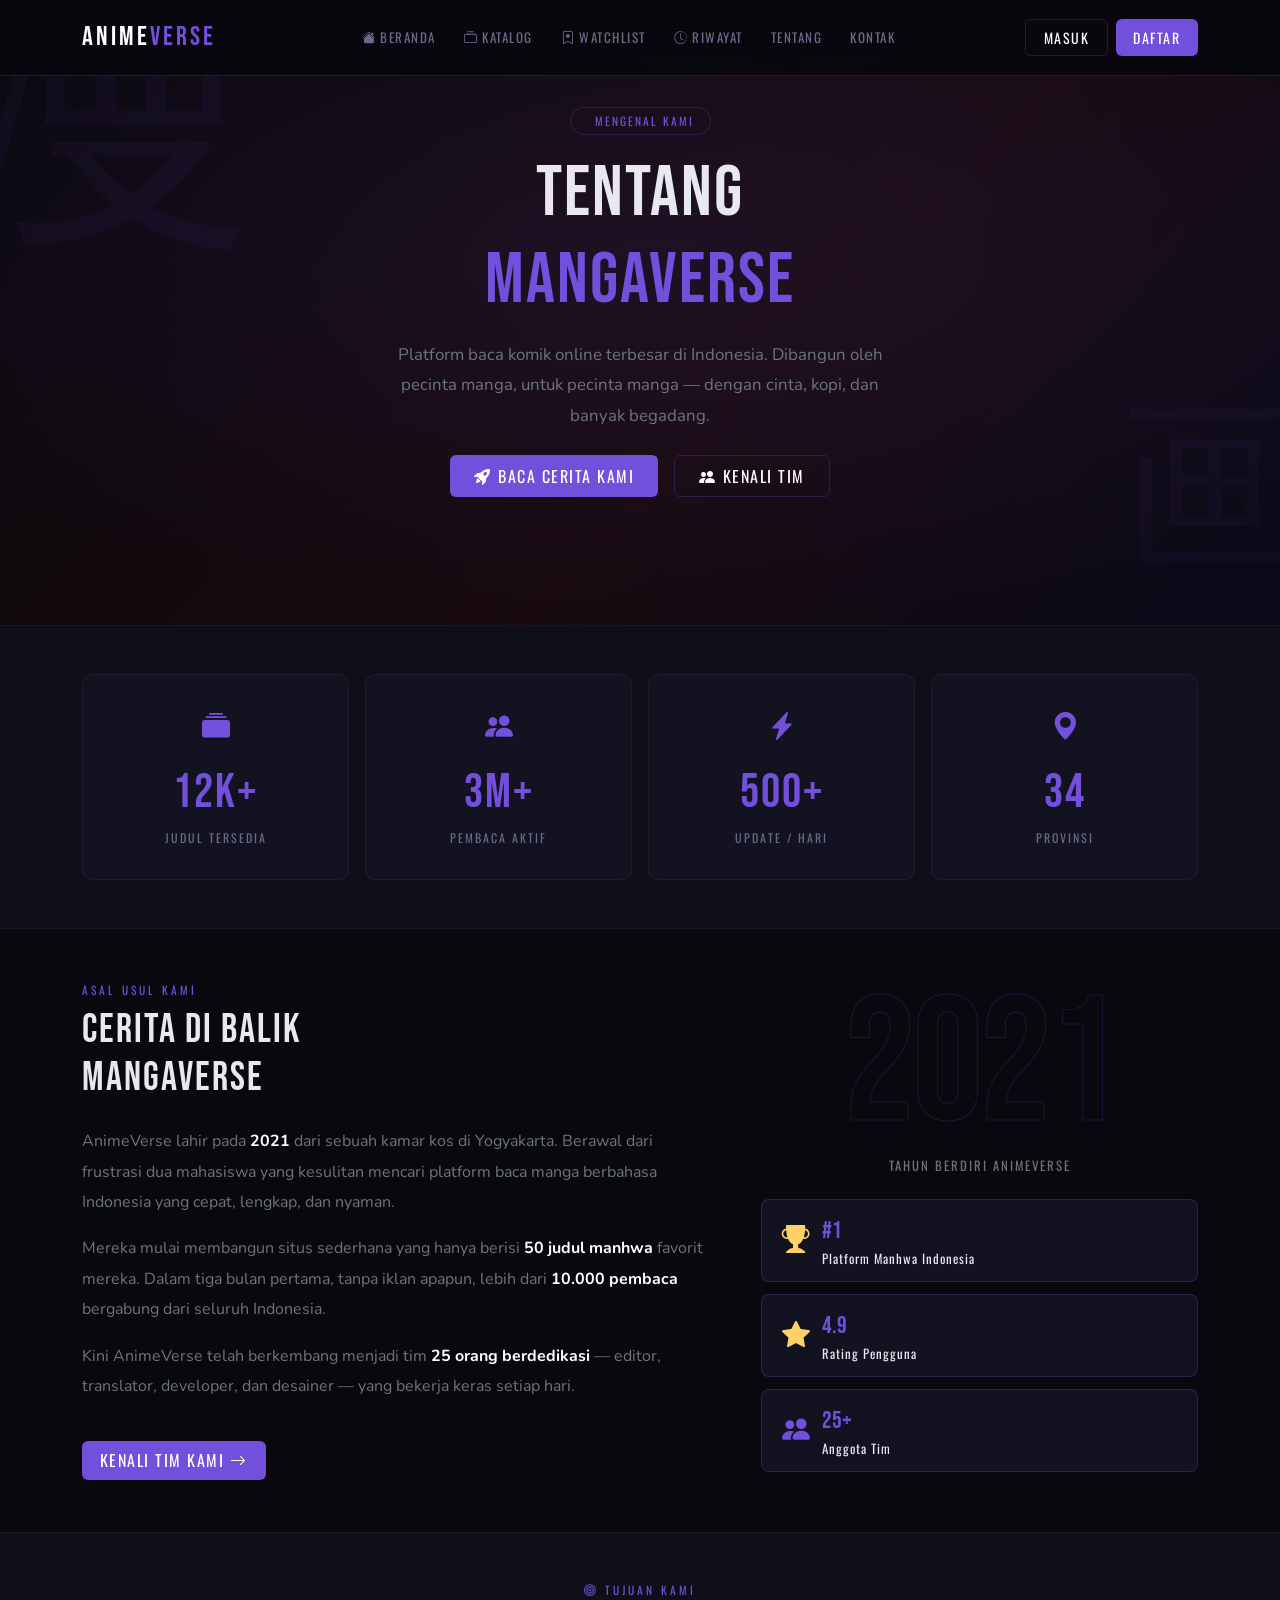
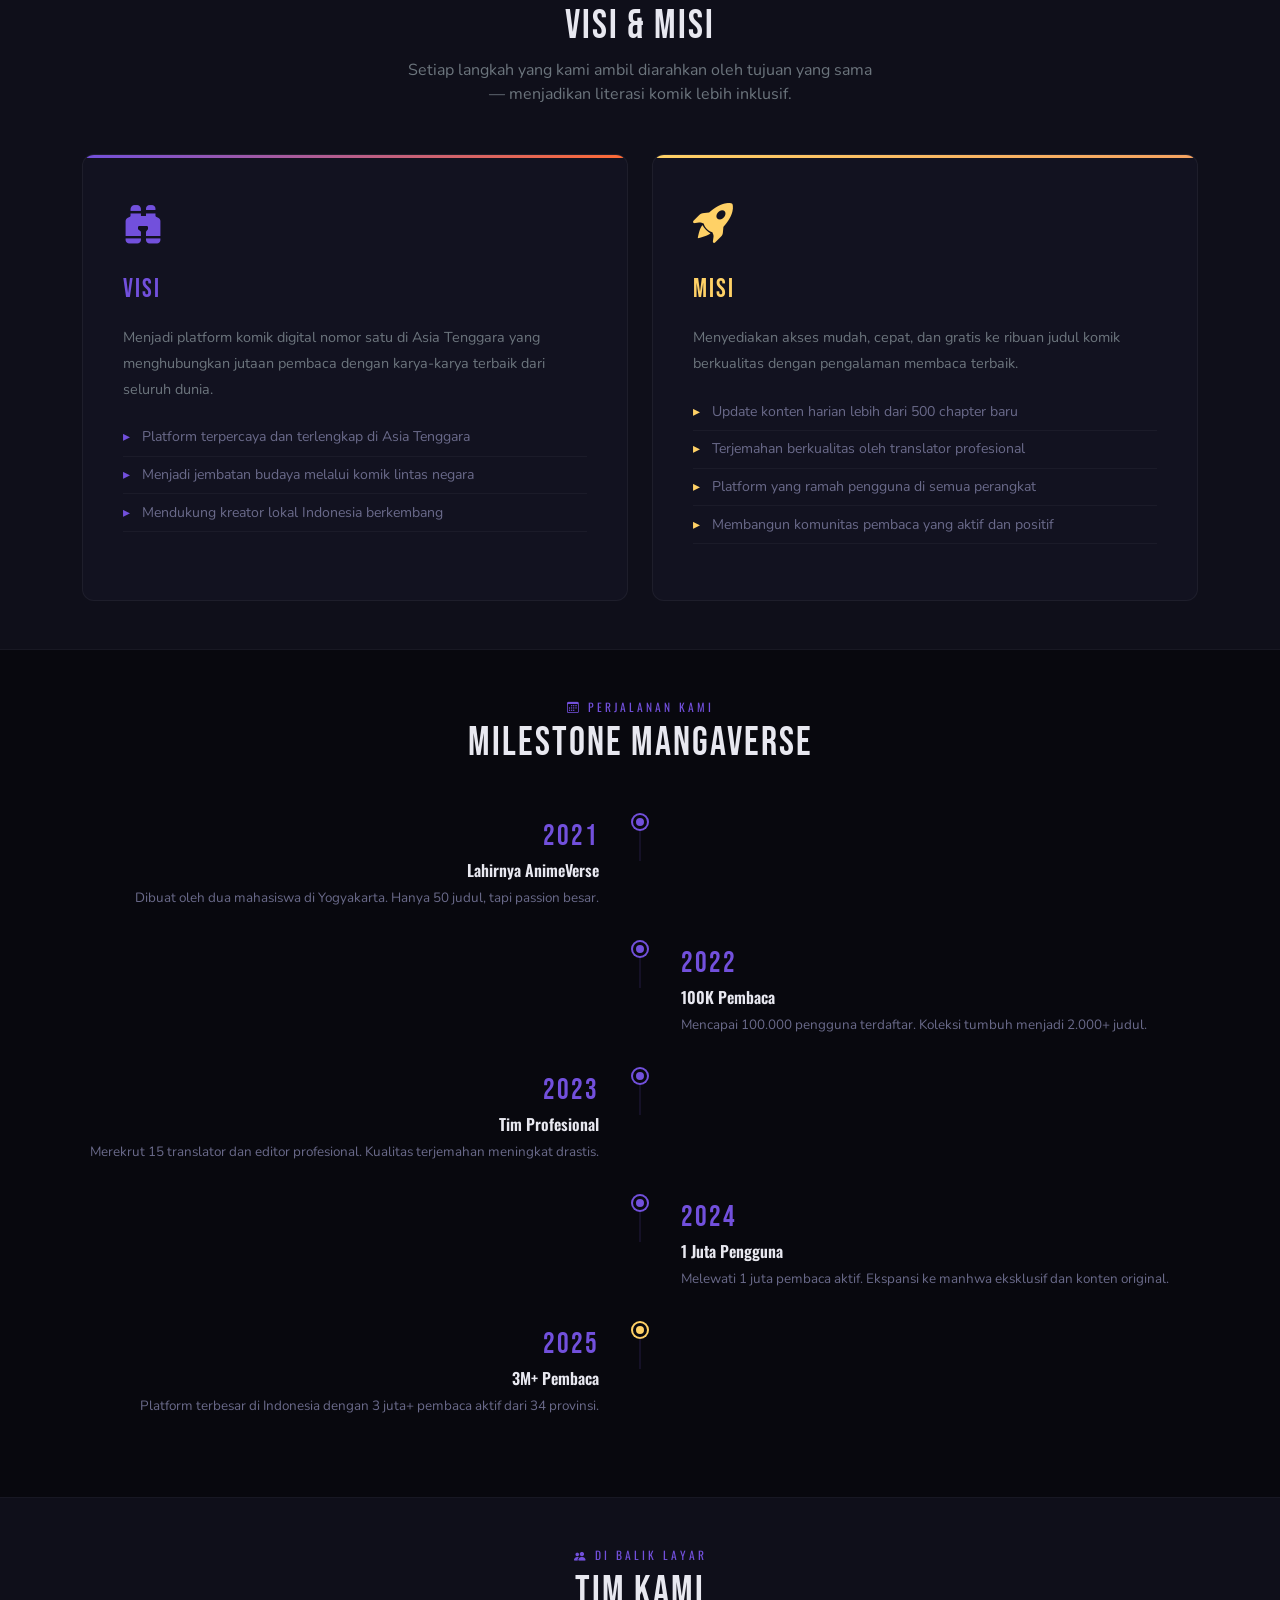
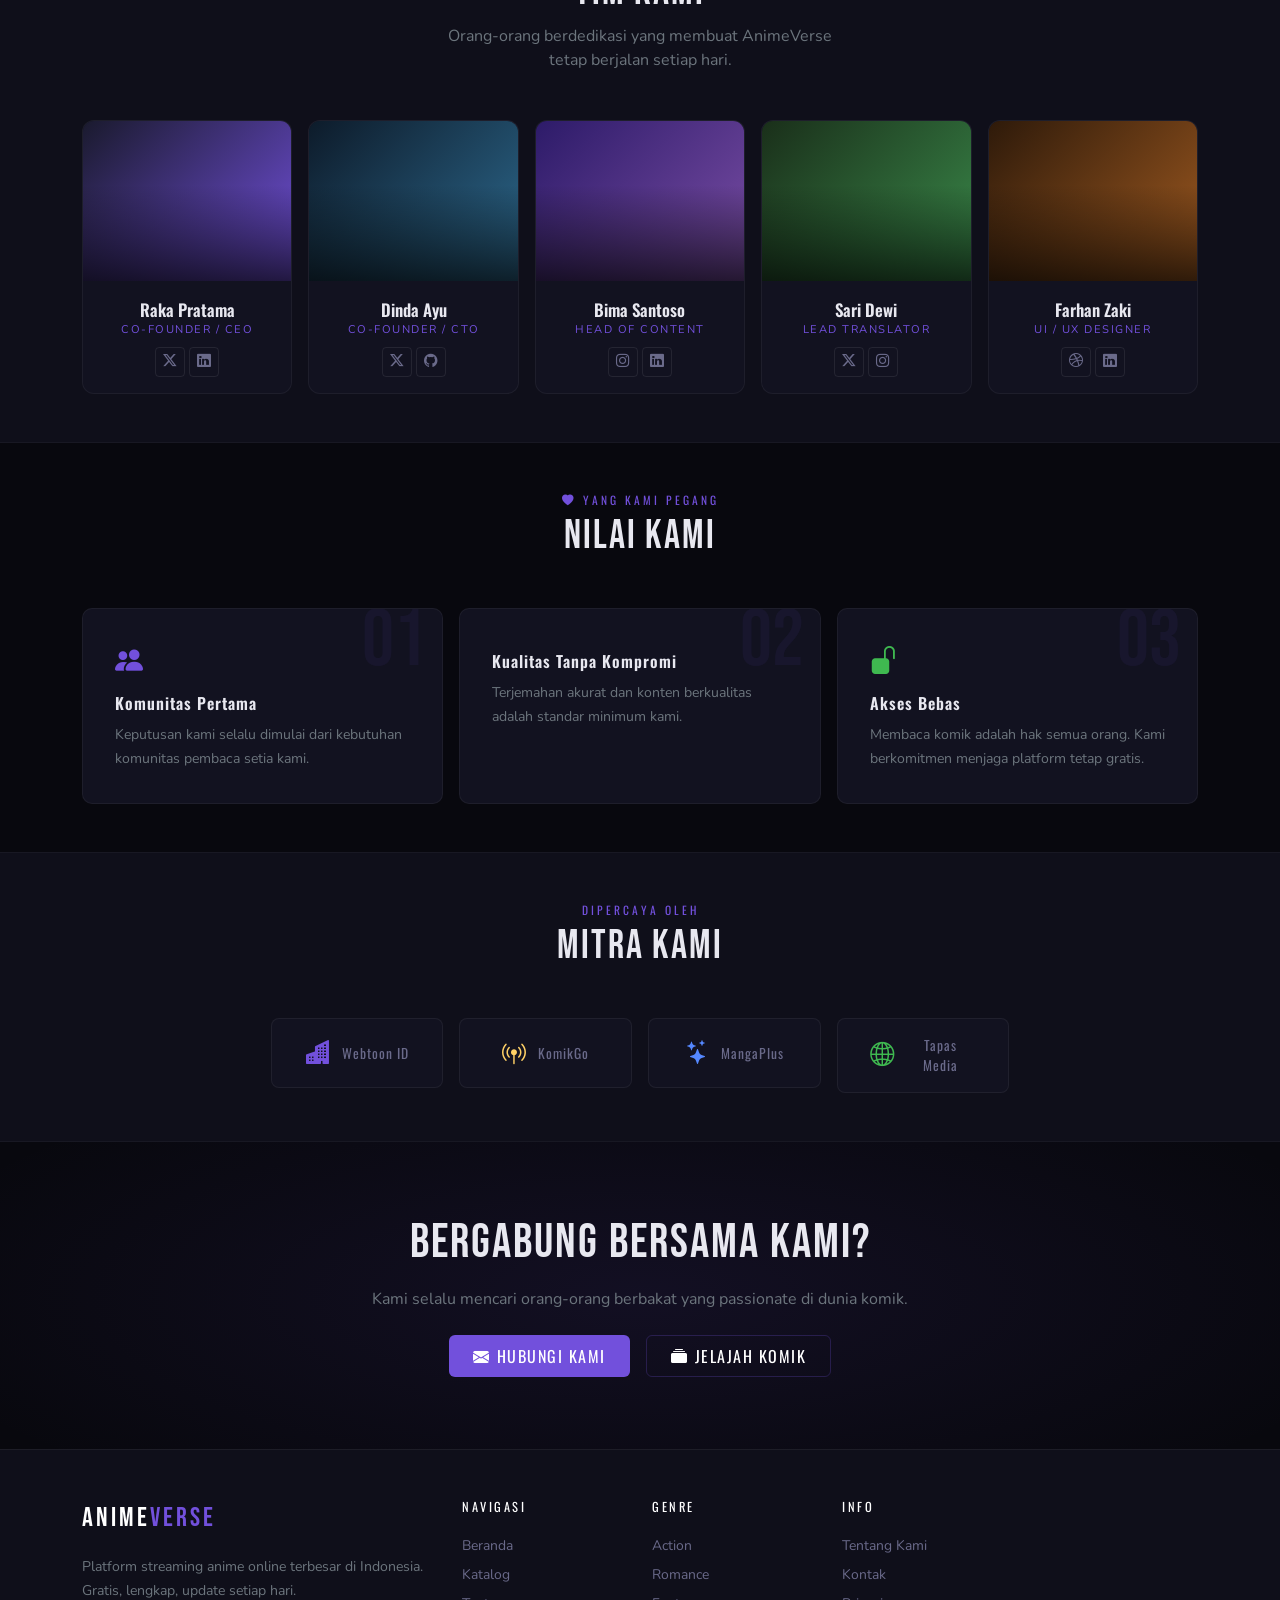
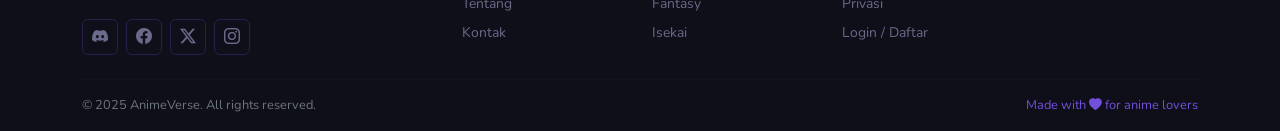
==== about.html @ cdfa2480 "Add files via upload" ====
<!DOCTYPE html>
<html lang="id" data-bs-theme="dark">
<head>
  <meta charset="UTF-8"/>
  <meta name="viewport" content="width=device-width, initial-scale=1.0"/>
  <title>Tentang Kami — AnimeVerse</title>
  <link href="https://cdn.jsdelivr.net/npm/bootstrap@5.3.3/dist/css/bootstrap.min.css" rel="stylesheet"/>
  <link href="https://fonts.googleapis.com/css2?family=Bebas+Neue&family=Nunito:wght@400;600;700&family=Oswald:wght@400;600;700&display=swap" rel="stylesheet"/>
  <link href="https://cdn.jsdelivr.net/npm/bootstrap-icons@1.11.3/font/bootstrap-icons.css" rel="stylesheet"/>
  <link href="css/style.css" rel="stylesheet"/>
</head>
<body>

<!-- NAVBAR -->
<nav class="navbar navbar-expand-lg fixed-top">
  <div class="container">
    <a class="navbar-brand" href="index.html">Anime<span>Verse</span></a>
    <button class="navbar-toggler border-0" type="button" data-bs-toggle="collapse" data-bs-target="#navMenu">
      <span class="navbar-toggler-icon"></span>
    </button>
    <div class="collapse navbar-collapse" id="navMenu">
            <ul class="navbar-nav mx-auto gap-lg-1">
        <li class="nav-item"><a class="nav-link" href="index.html"><i class="bi bi-house-fill me-1"></i>Beranda</a></li>
        <li class="nav-item"><a class="nav-link" href="katalog.html"><i class="bi bi-collection me-1"></i>Katalog</a></li>
        <li class="nav-item"><a class="nav-link" href="watchlist.html"><i class="bi bi-bookmark-heart me-1"></i>Watchlist</a></li>
        <li class="nav-item"><a class="nav-link" href="history.html"><i class="bi bi-clock-history me-1"></i>Riwayat</a></li>
        <li class="nav-item"><a class="nav-link" href="about.html">Tentang</a></li>
        <li class="nav-item"><a class="nav-link" href="kontak.html">Kontak</a></li>
      </ul>
      <div class="d-flex gap-2 mt-2 mt-lg-0">
        <a href="login.html" class="btn btn-mv-outline btn-sm">Masuk</a>
        <a href="login.html#daftar" class="btn btn-mv-primary btn-sm">Daftar</a>
      </div>
    </div>
  </div>
</nav>

<!-- HERO -->
<div class="page-hero" style="padding-top:56px">
  <span class="hero-glyph" style="font-size:20rem;top:-3rem;left:-4rem">漫</span>
  <span class="hero-glyph" style="font-size:12rem;bottom:2rem;right:-2rem">画</span>
  <div class="container py-5">
    <div class="hero-chip mb-3" data-reveal><i class="bi bi-book-open-fill"></i> Mengenal Kami</div>
    <h1 class="display-2 mb-3" data-reveal data-delay="100">
      TENTANG<br><span style="color:var(--mv-red)">MANGAVERSE</span>
    </h1>
    <p class="text-secondary mb-4 mx-auto" style="max-width:520px;font-size:1.05rem;line-height:1.8" data-reveal data-delay="200">
      Platform baca komik online terbesar di Indonesia. Dibangun oleh pecinta manga, untuk pecinta manga — dengan cinta, kopi, dan banyak begadang.
    </p>
    <div class="d-flex gap-3 justify-content-center flex-wrap" data-reveal data-delay="250">
      <a href="#cerita" class="btn btn-mv-primary px-4 py-2">
        <i class="bi bi-rocket-takeoff-fill"></i> Baca Cerita Kami
      </a>
      <a href="#tim" class="btn btn-mv-outline px-4 py-2">
        <i class="bi bi-people-fill"></i> Kenali Tim
      </a>
    </div>
  </div>
</div>

<!-- STATS -->
<section class="py-5 bg-mv-dark2">
  <div class="container">
    <div class="row g-3">
      <div class="col-6 col-md-3" data-reveal data-delay="100">
        <div class="stat-card">
          <i class="bi bi-collection-fill fs-3 mb-2 d-block" style="color:var(--mv-red)"></i>
          <div class="stat-big">12K+</div>
          <div class="stat-lbl">Judul Tersedia</div>
        </div>
      </div>
      <div class="col-6 col-md-3" data-reveal data-delay="200">
        <div class="stat-card">
          <i class="bi bi-people-fill fs-3 mb-2 d-block" style="color:var(--mv-red)"></i>
          <div class="stat-big">3M+</div>
          <div class="stat-lbl">Pembaca Aktif</div>
        </div>
      </div>
      <div class="col-6 col-md-3" data-reveal data-delay="300">
        <div class="stat-card">
          <i class="bi bi-lightning-charge-fill fs-3 mb-2 d-block" style="color:var(--mv-red)"></i>
          <div class="stat-big">500+</div>
          <div class="stat-lbl">Update / Hari</div>
        </div>
      </div>
      <div class="col-6 col-md-3" data-reveal data-delay="400">
        <div class="stat-card">
          <i class="bi bi-geo-alt-fill fs-3 mb-2 d-block" style="color:var(--mv-red)"></i>
          <div class="stat-big">34</div>
          <div class="stat-lbl">Provinsi</div>
        </div>
      </div>
    </div>
  </div>
</section>

<!-- STORY -->
<section id="cerita" class="py-5">
  <div class="container">
    <div class="row align-items-center g-5">
      <div class="col-lg-7" data-reveal>
        <div class="label-text mb-2"><i class="bi bi-scroll"></i> Asal Usul Kami</div>
        <h2 class="display-6 mb-4">CERITA DI BALIK<br>MANGAVERSE</h2>
        <p class="text-secondary" style="line-height:1.9">
          AnimeVerse lahir pada <strong class="text-white">2021</strong> dari sebuah kamar kos di Yogyakarta. Berawal dari frustrasi dua mahasiswa yang kesulitan mencari platform baca manga berbahasa Indonesia yang cepat, lengkap, dan nyaman.
        </p>
        <p class="text-secondary mt-3" style="line-height:1.9">
          Mereka mulai membangun situs sederhana yang hanya berisi <strong class="text-white">50 judul manhwa</strong> favorit mereka. Dalam tiga bulan pertama, tanpa iklan apapun, lebih dari <strong class="text-white">10.000 pembaca</strong> bergabung dari seluruh Indonesia.
        </p>
        <p class="text-secondary mt-3" style="line-height:1.9">
          Kini AnimeVerse telah berkembang menjadi tim <strong class="text-white">25 orang berdedikasi</strong> — editor, translator, developer, dan desainer — yang bekerja keras setiap hari.
        </p>
        <a href="#tim" class="btn btn-mv-primary mt-4">
          Kenali Tim Kami <i class="bi bi-arrow-right"></i>
        </a>
      </div>
      <div class="col-lg-5" data-reveal data-delay="200">
        <div class="text-center mb-4">
          <div class="big-year">2021</div>
          <p class="text-secondary" style="font-family:'Oswald',sans-serif;font-size:.8rem;letter-spacing:2px;text-transform:uppercase">Tahun Berdiri AnimeVerse</p>
        </div>
        <div class="story-badge">
          <i class="bi bi-trophy-fill fs-3" style="color:var(--mv-gold)"></i>
          <div>
            <div class="story-badge-num">#1</div>
            <div class="story-badge-text">Platform Manhwa Indonesia</div>
          </div>
        </div>
        <div class="story-badge">
          <i class="bi bi-star-fill fs-3" style="color:var(--mv-gold)"></i>
          <div>
            <div class="story-badge-num">4.9</div>
            <div class="story-badge-text">Rating Pengguna</div>
          </div>
        </div>
        <div class="story-badge">
          <i class="bi bi-people-fill fs-3" style="color:var(--mv-red)"></i>
          <div>
            <div class="story-badge-num">25+</div>
            <div class="story-badge-text">Anggota Tim</div>
          </div>
        </div>
      </div>
    </div>
  </div>
</section>

<!-- VISI MISI -->
<section id="visi" class="py-5 bg-mv-dark2">
  <div class="container text-center">
    <div class="label-text mb-1" data-reveal><i class="bi bi-bullseye"></i> Tujuan Kami</div>
    <h2 class="display-6 mb-2" data-reveal data-delay="100">VISI &amp; MISI</h2>
    <p class="text-secondary mb-5 mx-auto" style="max-width:480px" data-reveal data-delay="150">
      Setiap langkah yang kami ambil diarahkan oleh tujuan yang sama — menjadikan literasi komik lebih inklusif.
    </p>
    <div class="row g-4 text-start">
      <div class="col-md-6" data-reveal data-delay="100">
        <div class="vm-card vision">
          <i class="bi bi-binoculars-fill fs-1 mb-3 d-block" style="color:var(--mv-red)"></i>
          <div class="vm-title">VISI</div>
          <p class="text-secondary" style="font-size:.9rem;line-height:1.8">Menjadi platform komik digital nomor satu di Asia Tenggara yang menghubungkan jutaan pembaca dengan karya-karya terbaik dari seluruh dunia.</p>
          <ul class="vm-list">
            <li>Platform terpercaya dan terlengkap di Asia Tenggara</li>
            <li>Menjadi jembatan budaya melalui komik lintas negara</li>
            <li>Mendukung kreator lokal Indonesia berkembang</li>
          </ul>
        </div>
      </div>
      <div class="col-md-6" data-reveal data-delay="200">
        <div class="vm-card misi">
          <i class="bi bi-rocket-takeoff-fill fs-1 mb-3 d-block" style="color:var(--mv-gold)"></i>
          <div class="vm-title">MISI</div>
          <p class="text-secondary" style="font-size:.9rem;line-height:1.8">Menyediakan akses mudah, cepat, dan gratis ke ribuan judul komik berkualitas dengan pengalaman membaca terbaik.</p>
          <ul class="vm-list">
            <li>Update konten harian lebih dari 500 chapter baru</li>
            <li>Terjemahan berkualitas oleh translator profesional</li>
            <li>Platform yang ramah pengguna di semua perangkat</li>
            <li>Membangun komunitas pembaca yang aktif dan positif</li>
          </ul>
        </div>
      </div>
    </div>
  </div>
</section>

<!-- TIMELINE -->
<section id="perjalanan" class="py-5">
  <div class="container">
    <div class="text-center mb-5" data-reveal>
      <div class="label-text mb-1"><i class="bi bi-calendar3"></i> Perjalanan Kami</div>
      <h2 class="display-6">MILESTONE MANGAVERSE</h2>
    </div>
    <div class="tl-item" data-reveal>
      <div class="text-end">
        <div class="tl-year">2021</div>
        <div class="tl-title-mv">Lahirnya AnimeVerse</div>
        <div class="tl-desc">Dibuat oleh dua mahasiswa di Yogyakarta. Hanya 50 judul, tapi passion besar.</div>
      </div>
      <div class="tl-line"><div class="tl-dot"></div></div>
      <div></div>
    </div>
    <div class="tl-item" data-reveal data-delay="100">
      <div></div>
      <div class="tl-line"><div class="tl-dot"></div></div>
      <div>
        <div class="tl-year">2022</div>
        <div class="tl-title-mv">100K Pembaca</div>
        <div class="tl-desc">Mencapai 100.000 pengguna terdaftar. Koleksi tumbuh menjadi 2.000+ judul.</div>
      </div>
    </div>
    <div class="tl-item" data-reveal data-delay="200">
      <div class="text-end">
        <div class="tl-year">2023</div>
        <div class="tl-title-mv">Tim Profesional</div>
        <div class="tl-desc">Merekrut 15 translator dan editor profesional. Kualitas terjemahan meningkat drastis.</div>
      </div>
      <div class="tl-line"><div class="tl-dot"></div></div>
      <div></div>
    </div>
    <div class="tl-item" data-reveal data-delay="300">
      <div></div>
      <div class="tl-line"><div class="tl-dot"></div></div>
      <div>
        <div class="tl-year">2024</div>
        <div class="tl-title-mv">1 Juta Pengguna</div>
        <div class="tl-desc">Melewati 1 juta pembaca aktif. Ekspansi ke manhwa eksklusif dan konten original.</div>
      </div>
    </div>
    <div class="tl-item" data-reveal data-delay="400">
      <div class="text-end">
        <div class="tl-year">2025</div>
        <div class="tl-title-mv">3M+ Pembaca</div>
        <div class="tl-desc">Platform terbesar di Indonesia dengan 3 juta+ pembaca aktif dari 34 provinsi.</div>
      </div>
      <div class="tl-line" style="--bs-after-display:none"><div class="tl-dot" style="background:var(--mv-gold);box-shadow:0 0 0 2px var(--mv-gold)"></div></div>
      <div></div>
    </div>
  </div>
</section>

<!-- TIM -->
<section id="tim" class="py-5 bg-mv-dark2">
  <div class="container">
    <div class="text-center mb-5" data-reveal>
      <div class="label-text mb-1"><i class="bi bi-people-fill"></i> Di Balik Layar</div>
      <h2 class="display-6">TIM KAMI</h2>
      <p class="text-secondary mt-2" style="max-width:400px;margin:0 auto">Orang-orang berdedikasi yang membuat AnimeVerse tetap berjalan setiap hari.</p>
    </div>
    <div class="row row-cols-2 row-cols-md-3 row-cols-lg-5 g-3">
      <div class="col" data-reveal data-delay="100">
        <div class="team-card">
          <div class="team-avatar a1"></div>
          <div class="p-3">
            <div class="team-name">Raka Pratama</div>
            <div class="team-role">Co-Founder / CEO</div>
            <div class="d-flex gap-1 justify-content-center">
              <a href="#" class="team-social"><i class="bi bi-twitter-x"></i></a>
              <a href="#" class="team-social"><i class="bi bi-linkedin"></i></a>
            </div>
          </div>
        </div>
      </div>
      <div class="col" data-reveal data-delay="150">
        <div class="team-card">
          <div class="team-avatar a2"></div>
          <div class="p-3">
            <div class="team-name">Dinda Ayu</div>
            <div class="team-role">Co-Founder / CTO</div>
            <div class="d-flex gap-1 justify-content-center">
              <a href="#" class="team-social"><i class="bi bi-twitter-x"></i></a>
              <a href="#" class="team-social"><i class="bi bi-github"></i></a>
            </div>
          </div>
        </div>
      </div>
      <div class="col" data-reveal data-delay="200">
        <div class="team-card">
          <div class="team-avatar a3"></div>
          <div class="p-3">
            <div class="team-name">Bima Santoso</div>
            <div class="team-role">Head of Content</div>
            <div class="d-flex gap-1 justify-content-center">
              <a href="#" class="team-social"><i class="bi bi-instagram"></i></a>
              <a href="#" class="team-social"><i class="bi bi-linkedin"></i></a>
            </div>
          </div>
        </div>
      </div>
      <div class="col" data-reveal data-delay="250">
        <div class="team-card">
          <div class="team-avatar a4"></div>
          <div class="p-3">
            <div class="team-name">Sari Dewi</div>
            <div class="team-role">Lead Translator</div>
            <div class="d-flex gap-1 justify-content-center">
              <a href="#" class="team-social"><i class="bi bi-twitter-x"></i></a>
              <a href="#" class="team-social"><i class="bi bi-instagram"></i></a>
            </div>
          </div>
        </div>
      </div>
      <div class="col" data-reveal data-delay="300">
        <div class="team-card">
          <div class="team-avatar a5"></div>
          <div class="p-3">
            <div class="team-name">Farhan Zaki</div>
            <div class="team-role">UI / UX Designer</div>
            <div class="d-flex gap-1 justify-content-center">
              <a href="#" class="team-social"><i class="bi bi-dribbble"></i></a>
              <a href="#" class="team-social"><i class="bi bi-linkedin"></i></a>
            </div>
          </div>
        </div>
      </div>
    </div>
  </div>
</section>

<!-- VALUES -->
<section class="py-5">
  <div class="container">
    <div class="text-center mb-5" data-reveal>
      <div class="label-text mb-1"><i class="bi bi-heart-fill"></i> Yang Kami Pegang</div>
      <h2 class="display-6">NILAI KAMI</h2>
    </div>
    <div class="row g-3">
      <div class="col-md-4" data-reveal data-delay="100">
        <div class="value-card">
          <div class="value-num">01</div>
          <i class="bi bi-people-fill mb-2 d-block fs-3" style="color:var(--mv-red)"></i>
          <div class="value-title">Komunitas Pertama</div>
          <p class="text-secondary mb-0" style="font-size:.88rem;line-height:1.7">Keputusan kami selalu dimulai dari kebutuhan komunitas pembaca setia kami.</p>
        </div>
      </div>
      <div class="col-md-4" data-reveal data-delay="200">
        <div class="value-card">
          <div class="value-num">02</div>
          <i class="bi bi-shield-check-fill mb-2 d-block fs-3" style="color:var(--mv-gold)"></i>
          <div class="value-title">Kualitas Tanpa Kompromi</div>
          <p class="text-secondary mb-0" style="font-size:.88rem;line-height:1.7">Terjemahan akurat dan konten berkualitas adalah standar minimum kami.</p>
        </div>
      </div>
      <div class="col-md-4" data-reveal data-delay="300">
        <div class="value-card">
          <div class="value-num">03</div>
          <i class="bi bi-unlock-fill mb-2 d-block fs-3" style="color:#3fb950"></i>
          <div class="value-title">Akses Bebas</div>
          <p class="text-secondary mb-0" style="font-size:.88rem;line-height:1.7">Membaca komik adalah hak semua orang. Kami berkomitmen menjaga platform tetap gratis.</p>
        </div>
      </div>
    </div>
  </div>
</section>

<!-- PARTNER -->
<section class="py-5 bg-mv-dark2">
  <div class="container text-center">
    <div class="label-text mb-1" data-reveal><i class="bi bi-handshake-fill"></i> Dipercaya Oleh</div>
    <h2 class="display-6 mb-5" data-reveal data-delay="100">MITRA KAMI</h2>
    <div class="row g-3 justify-content-center">
      <div class="col-6 col-md-4 col-lg-2" data-reveal data-delay="100">
        <div class="partner-badge justify-content-center">
          <i class="bi bi-buildings-fill fs-4" style="color:var(--mv-red)"></i>
          <div class="partner-name">Webtoon ID</div>
        </div>
      </div>
      <div class="col-6 col-md-4 col-lg-2" data-reveal data-delay="150">
        <div class="partner-badge justify-content-center">
          <i class="bi bi-broadcast-pin fs-4" style="color:var(--mv-gold)"></i>
          <div class="partner-name">KomikGo</div>
        </div>
      </div>
      <div class="col-6 col-md-4 col-lg-2" data-reveal data-delay="200">
        <div class="partner-badge justify-content-center">
          <i class="bi bi-stars fs-4" style="color:#5588ff"></i>
          <div class="partner-name">MangaPlus</div>
        </div>
      </div>
      <div class="col-6 col-md-4 col-lg-2" data-reveal data-delay="250">
        <div class="partner-badge justify-content-center">
          <i class="bi bi-globe2 fs-4" style="color:#3fb950"></i>
          <div class="partner-name">Tapas Media</div>
        </div>
      </div>
    </div>
  </div>
</section>

<!-- CTA -->
<section class="cta-section py-5 text-center">
  <div class="container py-4" data-reveal>
    <h2 class="display-5 mb-3">BERGABUNG BERSAMA KAMI?</h2>
    <p class="text-secondary mb-4">Kami selalu mencari orang-orang berbakat yang passionate di dunia komik.</p>
    <div class="d-flex gap-3 justify-content-center flex-wrap">
      <a href="kontak.html" class="btn btn-mv-primary px-4 py-2">
        <i class="bi bi-envelope-fill"></i> Hubungi Kami
      </a>
      <a href="katalog.html" class="btn btn-mv-outline px-4 py-2">
        <i class="bi bi-collection-fill"></i> Jelajah Komik
      </a>
    </div>
  </div>
</section>

<!-- FOOTER -->
<footer class="pt-5 pb-3">
  <div class="container">
    <div class="row g-4 mb-4">
      <div class="col-lg-4">
        <a href="index.html" class="navbar-brand d-block mb-3">Anime<span>Verse</span></a>
        <p class="text-secondary" style="font-size:.88rem;line-height:1.7">Platform streaming anime online terbesar di Indonesia. Gratis, lengkap, update setiap hari.</p>
        <div class="d-flex gap-2 mt-3">
          <a href="#" class="social-btn-mv"><i class="bi bi-discord"></i></a>
          <a href="#" class="social-btn-mv"><i class="bi bi-facebook"></i></a>
          <a href="#" class="social-btn-mv"><i class="bi bi-twitter-x"></i></a>
          <a href="#" class="social-btn-mv"><i class="bi bi-instagram"></i></a>
        </div>
      </div>
      <div class="col-6 col-lg-2">
        <div class="footer-heading">Navigasi</div>
        <a href="index.html" class="footer-link">Beranda</a>
        <a href="katalog.html" class="footer-link">Katalog</a>
        <a href="about.html" class="footer-link">Tentang</a>
        <a href="kontak.html" class="footer-link">Kontak</a>
      </div>
      <div class="col-6 col-lg-2">
        <div class="footer-heading">Genre</div>
        <a href="#" class="footer-link">Action</a>
        <a href="#" class="footer-link">Romance</a>
        <a href="#" class="footer-link">Fantasy</a>
        <a href="#" class="footer-link">Isekai</a>
      </div>
      <div class="col-6 col-lg-2">
        <div class="footer-heading">Info</div>
        <a href="about.html" class="footer-link">Tentang Kami</a>
        <a href="kontak.html" class="footer-link">Kontak</a>
        <a href="#" class="footer-link">Privasi</a>
        <a href="login.html" class="footer-link">Login / Daftar</a>
      </div>
    </div>
    <hr style="border-color:rgba(255,255,255,.08)"/>
    <div class="d-flex justify-content-between align-items-center flex-wrap gap-2">
      <span class="text-secondary" style="font-size:.8rem">© 2025 AnimeVerse. All rights reserved.</span>
      <span style="color:var(--mv-red);font-size:.8rem">Made with <i class="bi bi-heart-fill"></i> for anime lovers</span>
    </div>
  </div>
</footer>

<script src="https://cdn.jsdelivr.net/npm/bootstrap@5.3.3/dist/js/bootstrap.bundle.min.js"></script>
<script src="js/main.js"></script>
</body>
</html>
---- css/style.css ----
/* ═══════════════════════════════════════════════════
   MangaVerse — Global Stylesheet
   Bootstrap 5 + Custom Design System
   ═══════════════════════════════════════════════════ */

/* ── 1. CSS VARIABLES ── */
:root {
  --mv-red:    #7250dc;
  --mv-red2:   #5c3db0;
  --mv-gold:   #ffd166;
  --mv-dark:   #08080e;
  --mv-dark2:  #0f0f1a;
  --mv-card:   #121220;
  --mv-border: rgba(114, 80, 220, 0.25);
  --mv-muted:  #6a6a8a;
  --mv-trans:  rgba(114, 80, 220, 0.08);
}

/* ── 2. BASE ── */
*, *::before, *::after { box-sizing: border-box; }
html { scroll-behavior: smooth; }
body {
  background: var(--mv-dark);
  font-family: 'Nunito', sans-serif;
  color: #e8e8f0;
  min-height: 100vh;
  -webkit-font-smoothing: antialiased;
}
::selection { background: var(--mv-red); color: #fff; }
::-webkit-scrollbar { width: 6px; }
::-webkit-scrollbar-track { background: var(--mv-dark2); }
::-webkit-scrollbar-thumb { background: #7250dc; border-radius: 3px; }

h1, h2, h3, h4,
.display-1, .display-2, .display-3,
.display-4, .display-5, .display-6 {
  font-family: 'Bebas Neue', sans-serif;
  letter-spacing: 2px;
}

/* ── 3. TYPOGRAPHY UTILITIES ── */
.label-text {
  font-family: 'Oswald', sans-serif;
  font-size: .72rem;
  letter-spacing: 3px;
  text-transform: uppercase;
  color: var(--mv-red);
}

/* ── 4. NAVBAR ── */
.navbar {
  background: rgba(8, 8, 14, 0.92) !important;
  backdrop-filter: blur(20px);
  -webkit-backdrop-filter: blur(20px);
  border-bottom: 1px solid var(--mv-border);
  padding: .75rem 0;
}
.navbar-brand {
  font-family: 'Bebas Neue', sans-serif;
  font-size: 1.7rem;
  letter-spacing: 3px;
  color: #fff !important;
  text-decoration: none;
}
.navbar-brand span { color: var(--mv-red); }
.nav-link {
  font-family: 'Oswald', sans-serif;
  font-size: .82rem;
  letter-spacing: 1.5px;
  text-transform: uppercase;
  color: var(--mv-muted) !important;
  transition: color .2s;
  padding: .4rem .75rem !important;
  position: relative;
}
.nav-link::after {
  content: '';
  position: absolute;
  bottom: 0; left: .75rem; right: .75rem;
  height: 1px;
  background: var(--mv-red);
  transform: scaleX(0);
  transition: transform .25s;
}
.nav-link:hover, .nav-link.active { color: #fff !important; }
.nav-link:hover::after, .nav-link.active::after { transform: scaleX(1); }
.navbar-toggler { border: none; box-shadow: none !important; }

/* ── 5. BUTTONS ── */
.btn-mv-primary {
  background: var(--mv-red);
  color: #fff;
  border: none;
  font-family: 'Oswald', sans-serif;
  letter-spacing: 1.5px;
  text-transform: uppercase;
  transition: background .2s, transform .15s, box-shadow .2s;
  text-decoration: none;
  display: inline-flex;
  align-items: center;
  gap: .4rem;
  border-radius: 6px;
  padding: .45rem 1.1rem;
}
.btn-mv-primary:hover {
  background: var(--mv-red2);
  color: #fff;
  transform: translateY(-1px);
  box-shadow: 0 6px 20px rgba(114, 80, 220, .35);
}
.btn-mv-outline {
  border: 1px solid var(--mv-border);
  color: #fff;
  font-family: 'Oswald', sans-serif;
  letter-spacing: 1.5px;
  text-transform: uppercase;
  background: transparent;
  transition: border-color .2s, color .2s, background .2s, transform .15s;
  text-decoration: none;
  display: inline-flex;
  align-items: center;
  gap: .4rem;
  border-radius: 6px;
  padding: .45rem 1.1rem;
}
.btn-mv-outline:hover {
  border-color: var(--mv-red);
  color: var(--mv-red);
  background: rgba(114, 80, 220, .06);
  transform: translateY(-1px);
}

/* ── 6. TICKER ── */
.ticker-wrap { background: var(--mv-red); overflow: hidden; padding: .45rem 0; }
.ticker {
  display: flex;
  gap: 3rem;
  animation: ticker 35s linear infinite;
  white-space: nowrap;
  width: max-content;
}
.ticker-item {
  font-family: 'Oswald', sans-serif;
  font-size: .75rem;
  letter-spacing: 2px;
  text-transform: uppercase;
  color: #fff;
  display: flex;
  align-items: center;
  gap: .5rem;
}
.ticker-item::before { content: '◆'; font-size: .45rem; opacity: .7; }
@keyframes ticker {
  from { transform: translateX(0); }
  to   { transform: translateX(-50%); }
}

/* ── 7. COMIC CARDS ── */
.mv-card {
  background: var(--mv-card);
  border: 1px solid rgba(255, 255, 255, .05);
  border-radius: 10px;
  transition: transform .25s, border-color .25s, box-shadow .25s;
}
.mv-card:hover {
  transform: translateY(-6px);
  border-color: var(--mv-border);
  box-shadow: 0 16px 40px rgba(0, 0, 0, .5);
}
.comic-thumb {
  aspect-ratio: .72;
  border-radius: 8px 8px 0 0;
  display: flex;
  align-items: center;
  justify-content: center;
  font-size: 3rem;
  position: relative;
  overflow: hidden;
}
.comic-thumb-overlay {
  position: absolute; inset: 0;
  background: linear-gradient(0deg, rgba(0,0,0,.85), transparent 55%);
}
.badge-mv {
  font-family: 'Oswald', sans-serif;
  font-size: .58rem;
  letter-spacing: 1px;
  text-transform: uppercase;
  padding: .18rem .55rem;
  border-radius: 4px;
  position: absolute;
  top: .5rem; left: .5rem;
}
.ch-label {
  position: absolute;
  bottom: .5rem; right: .6rem;
  font-family: 'Oswald', sans-serif;
  font-size: .62rem;
  color: var(--mv-gold);
  letter-spacing: 1px;
}
.comic-title-card {
  font-family: 'Oswald', sans-serif;
  font-size: .9rem;
  font-weight: 600;
  white-space: nowrap;
  overflow: hidden;
  text-overflow: ellipsis;
}
.comic-genre-card { font-size: .72rem; color: var(--mv-muted); }
.star-gold { color: var(--mv-gold); font-size: .72rem; }

/* ── 8. GENRE PILLS ── */
.genre-pill {
  font-family: 'Oswald', sans-serif;
  font-size: .72rem;
  letter-spacing: 1px;
  text-transform: uppercase;
  padding: .32rem .95rem;
  border-radius: 20px;
  border: 1px solid rgba(255, 255, 255, .1);
  color: var(--mv-muted);
  background: transparent;
  cursor: pointer;
  transition: all .2s;
}
.genre-pill:hover, .genre-pill.active {
  background: var(--mv-red);
  border-color: var(--mv-red);
  color: #fff;
}

/* ── 9. UPDATE LIST ── */
.update-item {
  display: grid;
  grid-template-columns: 60px 1fr auto;
  gap: 1rem;
  align-items: center;
  background: var(--mv-card);
  border: 1px solid rgba(255, 255, 255, .04);
  border-radius: 8px;
  padding: .75rem 1rem;
  text-decoration: none;
  color: inherit;
  transition: border-color .2s, transform .2s;
}
.update-item:hover { border-color: var(--mv-border); transform: translateX(5px); color: inherit; }
.update-thumb-sm {
  width: 60px; height: 78px; border-radius: 5px;
  display: flex; align-items: center; justify-content: center;
  font-size: 1.7rem;
}
.update-title-sm { font-family: 'Oswald', sans-serif; font-size: .92rem; font-weight: 600; white-space: nowrap; overflow: hidden; text-overflow: ellipsis; }
.update-ch-sm   { font-size: .78rem; color: var(--mv-red); }
.update-time-sm { font-size: .68rem; color: var(--mv-muted); }

/* ── 10. GENRE SECTION CARDS ── */
.genre-card-mv {
  background: var(--mv-card);
  border: 1px solid rgba(255, 255, 255, .05);
  border-radius: 8px;
  padding: 1.5rem 1rem;
  text-align: center;
  text-decoration: none;
  color: inherit;
  display: block;
  transition: all .25s;
}
.genre-card-mv:hover {
  border-color: var(--mv-red);
  transform: translateY(-4px);
  background: rgba(114, 80, 220, .06);
  color: inherit;
}
.genre-card-mv .g-name {
  font-family: 'Oswald', sans-serif;
  font-size: .75rem;
  letter-spacing: 1.5px;
  text-transform: uppercase;
  color: var(--mv-muted);
  transition: color .2s;
}
.genre-card-mv:hover .g-name { color: #fff; }
.genre-card-mv .g-count { font-size: .68rem; color: var(--mv-red); margin-top: .2rem; }

/* ── 11. FEATURE CARDS ── */
.feature-card-mv {
  background: var(--mv-card);
  border: 1px solid rgba(255, 255, 255, .05);
  border-radius: 10px;
  padding: 2rem;
  transition: border-color .2s, transform .2s;
  height: 100%;
}
.feature-card-mv:hover { border-color: var(--mv-border); transform: translateY(-3px); }
.feature-title-mv { font-family: 'Oswald', sans-serif; font-size: 1.05rem; font-weight: 600; letter-spacing: 1px; margin-bottom: .5rem; }

/* ── 12. FEATURED BANNER ── */
.featured-banner {
  background: var(--mv-card);
  border: 1px solid var(--mv-border);
  border-radius: 14px;
  overflow: hidden;
}
.featured-art {
  background: linear-gradient(135deg, #1a0a2e, #7250dc, #ff6b35);
  min-height: 280px;
  display: flex; align-items: center;
  justify-content: center; font-size: 6rem;
  position: relative;
}
.featured-art::after {
  content: ''; position: absolute; inset: 0;
  background: linear-gradient(90deg, transparent 40%, var(--mv-card));
}
.featured-tag-mv {
  font-family: 'Oswald', sans-serif;
  font-size: .65rem; letter-spacing: 1.5px; text-transform: uppercase;
  padding: .25rem .75rem; border-radius: 4px;
  background: rgba(114,80,220,.12);
  border: 1px solid rgba(114,80,220,.3);
  color: var(--mv-red);
}

/* ── 13. SECTION BG ── */
.bg-mv-dark2 {
  background: var(--mv-dark2) !important;
  border-top: 1px solid rgba(255, 255, 255, .04);
  border-bottom: 1px solid rgba(255, 255, 255, .04);
}

/* ── 14. FOOTER ── */
footer { background: var(--mv-dark2); border-top: 1px solid rgba(255, 255, 255, .06); }
.footer-heading { font-family: 'Oswald', sans-serif; font-size: .78rem; letter-spacing: 2.5px; text-transform: uppercase; margin-bottom: 1.2rem; color: #fff; }
.footer-link { color: var(--mv-muted); text-decoration: none; font-size: .87rem; display: block; margin-bottom: .5rem; transition: color .2s, transform .2s; }
.footer-link:hover { color: #fff; transform: translateX(3px); }
.social-btn-mv {
  width: 36px; height: 36px; border-radius: 6px;
  border: 1px solid var(--mv-border);
  display: inline-flex; align-items: center; justify-content: center;
  font-size: 1rem; transition: all .2s;
  text-decoration: none; color: var(--mv-muted);
}
.social-btn-mv:hover { background: var(--mv-red); border-color: var(--mv-red); color: #fff; transform: translateY(-2px); }

/* ── 15. CTA SECTION ── */
.cta-section { position: relative; overflow: hidden; }
.cta-section::before {
  content: ''; position: absolute; inset: 0;
  background: radial-gradient(ellipse 60% 80% at 50% 50%, rgba(114,80,220,.1), transparent);
  pointer-events: none;
}

/* ── 16. SCROLL REVEAL ── */
[data-reveal] {
  opacity: 0;
  transform: translateY(28px);
  transition: opacity .65s ease, transform .65s ease;
}
[data-reveal].revealed { opacity: 1; transform: translateY(0); }
[data-delay="100"] { transition-delay: .1s; }
[data-delay="150"] { transition-delay: .15s; }
[data-delay="200"] { transition-delay: .2s; }
[data-delay="250"] { transition-delay: .25s; }
[data-delay="300"] { transition-delay: .3s; }
[data-delay="350"] { transition-delay: .35s; }
[data-delay="400"] { transition-delay: .4s; }
[data-delay="450"] { transition-delay: .45s; }
[data-delay="500"] { transition-delay: .5s; }

/* ── 17. THUMB GRADIENTS ── */
.t1  { background: linear-gradient(135deg, #1a1a2e, #7250dc); }
.t2  { background: linear-gradient(135deg, #0d1b2a, #1b4965); }
.t3  { background: linear-gradient(135deg, #2d1b69, #9b2335); }
.t4  { background: linear-gradient(135deg, #1a2f1a, #2d7a3a); }
.t5  { background: linear-gradient(135deg, #3d1c02, #c76b2a); }
.t6  { background: linear-gradient(135deg, #1a0a2e, #6b35d3); }
.t7  { background: linear-gradient(135deg, #0a1f2e, #0d4f6e); }
.t8  { background: linear-gradient(135deg, #2e1a0a, #8c4a1a); }
.t9  { background: linear-gradient(135deg, #1a2e2e, #2d8a7a); }
.t10 { background: linear-gradient(135deg, #2e2a0a, #8a7a2d); }
.t11 { background: linear-gradient(135deg, #0a1a2e, #2d5a8f); }
.t12 { background: linear-gradient(135deg, #2e0a1a, #8f2d5a); }

/* ── 18. PAGE HERO (shared inner pages) ── */
.page-hero {
  padding: 9rem 0 5rem;
  background: linear-gradient(135deg, var(--mv-dark) 0%, #180a0f 60%, #0a0a1a 100%);
  position: relative; overflow: hidden; text-align: center;
}
.page-hero::before {
  content: ''; position: absolute; inset: 0;
  background: radial-gradient(ellipse 70% 60% at 50% 40%, rgba(114,80,220,.1), transparent);
  pointer-events: none;
}
.hero-glyph {
  position: absolute; font-family: 'Bebas Neue', sans-serif;
  color: rgba(114,80,220,.05); pointer-events: none; user-select: none; line-height: 1;
}
.hero-chip {
  display: inline-flex; align-items: center; gap: .5rem;
  border: 1px solid var(--mv-border); border-radius: 20px;
  padding: .3rem 1rem; font-family: 'Oswald', sans-serif;
  font-size: .72rem; letter-spacing: 2px; text-transform: uppercase;
  color: var(--mv-red);
}

/* ── 19. INDEX HERO ── */
.hero-section {
  min-height: 92vh;
  background: linear-gradient(135deg, var(--mv-dark) 0%, #0a0518 55%, #0a0a1a 100%);
  position: relative; overflow: hidden;
  display: flex; align-items: center;
}
.hero-section::before {
  content: ''; position: absolute; inset: 0;
  background: radial-gradient(ellipse 55% 65% at 68% 45%, rgba(114,80,220,.12), transparent);
  pointer-events: none;
}
.hero-badge {
  display: inline-flex; align-items: center; gap: .5rem;
  border: 1px solid var(--mv-border); border-radius: 20px;
  padding: .3rem 1rem; font-family: 'Oswald', sans-serif;
  font-size: .72rem; letter-spacing: 2px; text-transform: uppercase;
  color: var(--mv-red);
}
.hero-badge::before {
  content: ''; width: 6px; height: 6px; border-radius: 50%;
  background: var(--mv-red); animation: pulse 1.5s infinite;
}
@keyframes pulse {
  0%, 100% { opacity: 1; transform: scale(1); }
  50%       { opacity: .5; transform: scale(1.5); }
}
.hero-title {
  font-family: 'Bebas Neue', sans-serif;
  font-size: clamp(3.5rem, 8vw, 6.5rem);
  line-height: .92; letter-spacing: 3px;
}
.hero-title .red  { color: var(--mv-red); }
.hero-title .gold { color: var(--mv-gold); }
.stat-num { font-family: 'Bebas Neue', sans-serif; font-size: 2.1rem; letter-spacing: 2px; }
.stat-num span { color: var(--mv-red); }
.stat-label { font-family: 'Oswald', sans-serif; font-size: .68rem; letter-spacing: 2px; text-transform: uppercase; color: var(--mv-muted); }

/* ── 20. MANGA STACK ── */
.manga-stack { position: relative; width: 320px; height: 400px; margin: 0 auto; }
.mcard { position: absolute; border-radius: 10px; overflow: hidden; box-shadow: 0 20px 60px rgba(0,0,0,.7); }
.mcard-front {
  width: 74%; aspect-ratio: .72; top: 0; left: 13%;
  border: 1px solid rgba(114,80,220,.5);
  background: linear-gradient(135deg, #0a0a1a, #1a1a3e);
  z-index: 3; animation: floatCard 3s ease-in-out infinite;
}
.mcard-left  { width: 62%; aspect-ratio: .72; top: 7%; left: -2%;  transform: rotate(-9deg); background: linear-gradient(135deg, #2d1b69, #7b2d8b); z-index: 2; }
.mcard-right { width: 62%; aspect-ratio: .72; top: 7%; right: -2%; transform: rotate(9deg);  background: linear-gradient(135deg, #1a2f1a, #2d7a3a); z-index: 2; }
.mcard-inner {
  width: 100%; height: 100%;
  display: flex; flex-direction: column; justify-content: flex-end;
  padding: 1rem; background: linear-gradient(0deg, rgba(0,0,0,.85), transparent 55%);
}
.mcard-emoji { position: absolute; inset: 0; display: flex; align-items: center; justify-content: center; font-size: 5rem; opacity: .12; }
.mcard-title { font-family: 'Bebas Neue', sans-serif; font-size: 1.2rem; letter-spacing: 2px; position: relative; }
.mcard-sub   { font-size: .65rem; color: var(--mv-muted); letter-spacing: 1px; text-transform: uppercase; }
.badge-hot-mv {
  position: absolute; top: .6rem; right: .6rem;
  background: var(--mv-red); color: #fff;
  font-family: 'Oswald', sans-serif; font-size: .58rem; letter-spacing: 1px;
  text-transform: uppercase; padding: .15rem .5rem; border-radius: 3px;
}
@keyframes floatCard {
  0%, 100% { transform: translateY(0); }
  50%       { transform: translateY(-10px); }
}

/* ── 21. ABOUT PAGE ── */
.stat-card {
  background: var(--mv-card); border: 1px solid rgba(255,255,255,.05);
  border-radius: 10px; padding: 2rem 1.5rem; text-align: center;
  transition: transform .25s, border-color .2s;
}
.stat-card:hover { transform: translateY(-4px); border-color: var(--mv-border); }
.stat-big { font-family: 'Bebas Neue', sans-serif; font-size: 3rem; letter-spacing: 2px; color: var(--mv-red); }
.stat-lbl { font-family: 'Oswald', sans-serif; font-size: .75rem; letter-spacing: 2px; text-transform: uppercase; color: var(--mv-muted); }

.story-badge {
  background: var(--mv-card); border: 1px solid var(--mv-border);
  border-radius: 8px; padding: .8rem 1.25rem;
  display: flex; align-items: center; gap: .75rem;
  margin-bottom: .75rem; transition: transform .2s;
}
.story-badge:hover { transform: translateX(4px); }
.story-badge-num { font-family: 'Bebas Neue', sans-serif; font-size: 1.5rem; color: var(--mv-red); }
.story-badge-text { font-family: 'Oswald', sans-serif; font-size: .8rem; letter-spacing: 1px; }

.vm-card {
  background: var(--mv-card); border-radius: 12px; padding: 2.5rem;
  border: 1px solid rgba(255,255,255,.05); position: relative; overflow: hidden; height: 100%;
}
.vm-card::before { content: ''; position: absolute; top: 0; left: 0; right: 0; height: 3px; }
.vm-card.vision::before { background: linear-gradient(90deg, var(--mv-red), #ff6b35); }
.vm-card.misi::before   { background: linear-gradient(90deg, var(--mv-gold), #f4a261); }
.vm-title { font-family: 'Bebas Neue', sans-serif; font-size: 1.6rem; letter-spacing: 2px; margin-bottom: 1rem; }
.vm-card.vision .vm-title { color: var(--mv-red); }
.vm-card.misi   .vm-title { color: var(--mv-gold); }
.vm-list { list-style: none; padding: 0; margin-top: 1rem; }
.vm-list li { color: var(--mv-muted); font-size: .88rem; line-height: 1.7; padding: .4rem 0; border-bottom: 1px solid rgba(255,255,255,.04); display: flex; gap: .75rem; }
.vm-list li::before { content: '▸'; color: var(--mv-red); flex-shrink: 0; }
.vm-card.misi .vm-list li::before { color: var(--mv-gold); }

.tl-item { display: grid; grid-template-columns: 1fr 50px 1fr; gap: 1rem; margin-bottom: 2rem; align-items: start; }
.tl-line { position: relative; }
.tl-line::before { content: ''; position: absolute; left: 50%; top: 14px; bottom: -2rem; width: 1px; background: rgba(114,80,220,.25); transform: translateX(-50%); }
.tl-dot { width: 14px; height: 14px; border-radius: 50%; background: var(--mv-red); border: 3px solid var(--mv-dark); box-shadow: 0 0 0 2px var(--mv-red); margin: 0 auto; }
.tl-year { font-family: 'Bebas Neue', sans-serif; font-size: 1.8rem; letter-spacing: 2px; color: var(--mv-red); }
.tl-title-mv { font-family: 'Oswald', sans-serif; font-size: 1rem; font-weight: 600; margin-bottom: .3rem; }
.tl-desc { font-size: .84rem; color: var(--mv-muted); line-height: 1.7; }

.team-card {
  background: var(--mv-card); border: 1px solid rgba(255,255,255,.05);
  border-radius: 12px; overflow: hidden; text-align: center; height: 100%;
  transition: transform .25s, border-color .2s;
}
.team-card:hover { transform: translateY(-6px); border-color: var(--mv-border); }
.team-avatar { height: 160px; display: flex; align-items: center; justify-content: center; font-size: 4.5rem; position: relative; }
.team-avatar::after { content: ''; position: absolute; inset: 0; background: linear-gradient(0deg, rgba(0,0,0,.7), transparent 60%); }
.team-name { font-family: 'Oswald', sans-serif; font-size: 1.05rem; font-weight: 600; }
.team-role { font-size: .7rem; letter-spacing: 1.5px; text-transform: uppercase; color: var(--mv-red); margin-bottom: .5rem; }
.team-social {
  width: 30px; height: 30px; border-radius: 4px;
  border: 1px solid rgba(255,255,255,.08);
  display: inline-flex; align-items: center; justify-content: center;
  font-size: .85rem; cursor: pointer; transition: all .2s;
  text-decoration: none; color: var(--mv-muted);
}
.team-social:hover { background: var(--mv-red); border-color: var(--mv-red); color: #fff; }

.value-card {
  background: var(--mv-card); border: 1px solid rgba(255,255,255,.05);
  border-radius: 10px; padding: 2rem; position: relative; overflow: hidden;
  transition: border-color .2s; height: 100%;
}
.value-card:hover { border-color: var(--mv-border); }
.value-num { font-family: 'Bebas Neue', sans-serif; font-size: 5rem; color: rgba(114,80,220,.07); position: absolute; top: -.5rem; right: 1rem; line-height: 1; }
.value-title { font-family: 'Oswald', sans-serif; font-size: 1rem; font-weight: 600; letter-spacing: 1px; margin-bottom: .5rem; }

.partner-badge {
  background: var(--mv-card); border: 1px solid rgba(255,255,255,.06);
  border-radius: 8px; padding: 1rem 2rem;
  display: flex; align-items: center; gap: .75rem;
  transition: border-color .2s, transform .2s;
}
.partner-badge:hover { border-color: var(--mv-border); transform: translateY(-2px); }
.partner-name { font-family: 'Oswald', sans-serif; font-size: .85rem; letter-spacing: 1px; color: var(--mv-muted); }

.big-year {
  font-family: 'Bebas Neue', sans-serif;
  font-size: clamp(6rem, 14vw, 12rem);
  letter-spacing: -4px; line-height: 1;
  color: transparent;
  -webkit-text-stroke: 1px rgba(114,80,220,.2);
}
.a1 { background: linear-gradient(135deg, #1a1a2e, #7250dc); }
.a2 { background: linear-gradient(135deg, #0d1b2a, #2d6a8f); }
.a3 { background: linear-gradient(135deg, #2d1b69, #7b4ea6); }
.a4 { background: linear-gradient(135deg, #1a2f1a, #3a8a4a); }
.a5 { background: linear-gradient(135deg, #2e1a0a, #a05a20); }

/* ── 22. AUTH PAGE ── */
.auth-wrapper { min-height: 100vh; display: flex; }
.auth-left {
  flex: 1; min-height: 100vh;
  background: linear-gradient(135deg, #0a0a0f 0%, #0a0518 50%, #0f0a1a 100%);
  position: relative; overflow: hidden;
  display: flex; flex-direction: column; justify-content: center; align-items: center; padding: 3rem;
}
.auth-left::before {
  content: ''; position: absolute; inset: 0;
  background: radial-gradient(ellipse 70% 70% at 50% 50%, rgba(114,80,220,.15), transparent);
  pointer-events: none;
}
.auth-glyph { position: absolute; font-family: 'Bebas Neue', sans-serif; color: rgba(114,80,220,.05); pointer-events: none; }
.auth-right {
  width: 480px; min-width: 360px;
  background: var(--mv-dark2);
  border-left: 1px solid var(--mv-border);
  display: flex; flex-direction: column; justify-content: center;
  padding: 3rem; overflow-y: auto;
}

.auth-tabs { display: flex; background: var(--mv-card); border-radius: 8px; padding: 4px; margin-bottom: 2rem; }
.auth-tab {
  flex: 1; text-align: center; padding: .6rem; border-radius: 6px; cursor: pointer;
  font-family: 'Oswald', sans-serif; font-size: .85rem; letter-spacing: 1px; text-transform: uppercase;
  color: var(--mv-muted); transition: all .2s; border: none; background: transparent;
}
.auth-tab.active { background: var(--mv-red); color: #fff; }

.form-control, .form-select {
  background: var(--mv-card) !important;
  border: 1px solid rgba(255,255,255,.1) !important;
  color: #fff !important; border-radius: 8px;
  padding: .75rem 1rem; font-size: .92rem;
}
.form-control:focus, .form-select:focus {
  border-color: var(--mv-red) !important;
  box-shadow: 0 0 0 3px rgba(114,80,220,.15) !important;
  outline: none;
}
.form-control::placeholder { color: var(--mv-muted) !important; }
.form-label { font-family: 'Oswald', sans-serif; font-size: .8rem; letter-spacing: 1.5px; text-transform: uppercase; color: var(--mv-muted); margin-bottom: .4rem; }
.input-group-text { background: var(--mv-card) !important; border: 1px solid rgba(255,255,255,.1) !important; color: var(--mv-muted); }

.or-divider {
  display: flex; align-items: center; gap: 1rem;
  color: var(--mv-muted); font-size: .8rem;
  font-family: 'Oswald', sans-serif; letter-spacing: 1px; text-transform: uppercase;
  margin: 1.5rem 0;
}
.or-divider::before, .or-divider::after { content: ''; flex: 1; height: 1px; background: rgba(255,255,255,.08); }
.link-red { color: var(--mv-red); text-decoration: none; }
.link-red:hover { color: var(--mv-red2); }

/* ── 23. ADMIN ── */
.admin-wrapper { display: flex; min-height: 100vh; }
.sidebar {
  width: 260px; background: var(--mv-dark2);
  border-right: 1px solid var(--mv-border);
  display: flex; flex-direction: column;
  position: fixed; top: 0; left: 0; bottom: 0;
  z-index: 100; transition: transform .3s;
}
.sidebar-brand { padding: 1.5rem; border-bottom: 1px solid rgba(255,255,255,.06); display: flex; align-items: center; gap: .75rem; }
.brand-logo { font-family: 'Bebas Neue', sans-serif; font-size: 1.5rem; letter-spacing: 3px; color: #fff; }
.brand-logo span { color: var(--mv-red); }
.sidebar-menu { padding: 1rem 0; flex: 1; overflow-y: auto; }
.menu-label { padding: .5rem 1.5rem; font-family: 'Oswald', sans-serif; font-size: .62rem; letter-spacing: 3px; text-transform: uppercase; color: var(--mv-muted); }
.menu-item {
  display: flex; align-items: center; gap: .75rem;
  padding: .72rem 1.5rem; color: var(--mv-muted);
  text-decoration: none; font-family: 'Oswald', sans-serif;
  font-size: .88rem; letter-spacing: .5px;
  transition: all .2s; border-left: 3px solid transparent;
}
.menu-item:hover { color: #fff; background: rgba(255,255,255,.04); }
.menu-item.active { color: #fff; background: rgba(114,80,220,.1); border-left-color: var(--mv-red); }
.menu-item .bi { font-size: 1.05rem; }
.menu-badge { margin-left: auto; background: var(--mv-red); color: #fff; font-size: .62rem; padding: .1rem .45rem; border-radius: 10px; font-family: 'Oswald', sans-serif; }
.sidebar-footer { padding: 1rem 1.5rem; border-top: 1px solid rgba(255,255,255,.06); }
.user-info { display: flex; align-items: center; gap: .75rem; }
.user-avatar { width: 38px; height: 38px; border-radius: 8px; background: var(--mv-red); display: flex; align-items: center; justify-content: center; font-size: 1.1rem; flex-shrink: 0; }
.user-name { font-family: 'Oswald', sans-serif; font-size: .88rem; font-weight: 600; }
.user-role { font-size: .68rem; color: var(--mv-muted); }
.admin-main { margin-left: 260px; flex: 1; background: var(--mv-dark); }
.admin-topbar { background: var(--mv-dark2); border-bottom: 1px solid rgba(255,255,255,.06); padding: 1rem 2rem; display: flex; align-items: center; justify-content: space-between; position: sticky; top: 0; z-index: 50; }
.admin-content { padding: 2rem; }
.admin-stat { background: var(--mv-card); border: 1px solid rgba(255,255,255,.05); border-radius: 10px; padding: 1.5rem; transition: transform .2s, border-color .2s; }
.admin-stat:hover { transform: translateY(-2px); border-color: var(--mv-border); }
.admin-stat-num { font-family: 'Bebas Neue', sans-serif; font-size: 2.5rem; letter-spacing: 2px; color: var(--mv-red); }
.admin-stat-label { font-family: 'Oswald', sans-serif; font-size: .72rem; letter-spacing: 2px; text-transform: uppercase; color: var(--mv-muted); }
.admin-table { background: var(--mv-card); border-radius: 10px; overflow: hidden; border: 1px solid rgba(255,255,255,.05); }
.admin-table table { margin: 0; }
.admin-table thead th { background: rgba(255,255,255,.04); font-family: 'Oswald', sans-serif; font-size: .75rem; letter-spacing: 1.5px; text-transform: uppercase; color: var(--mv-muted); border-color: rgba(255,255,255,.06); padding: .75rem 1.25rem; }
.admin-table tbody td { border-color: rgba(255,255,255,.04); padding: .75rem 1.25rem; font-size: .88rem; vertical-align: middle; }
.admin-table tbody tr:hover td { background: rgba(255,255,255,.02); }
.status-badge { font-family: 'Oswald', sans-serif; font-size: .62rem; letter-spacing: 1px; text-transform: uppercase; padding: .2rem .65rem; border-radius: 4px; }
.status-active  { background: rgba(46,160,67,.2); color: #3fb950; }
.status-pending { background: rgba(255,209,102,.2); color: var(--mv-gold); }
.status-banned  { background: rgba(114,80,220,.2);  color: var(--mv-red); }
.chart-box { background: var(--mv-card); border: 1px solid rgba(255,255,255,.05); border-radius: 10px; padding: 1.5rem; }
.chart-bar { display: flex; align-items: flex-end; gap: .5rem; height: 120px; padding-top: .5rem; }
.bar { flex: 1; background: var(--mv-red); border-radius: 4px 4px 0 0; opacity: .65; transition: opacity .2s; }
.bar:hover { opacity: 1; }

/* ── 24. KATALOG ── */
.catalog-hero { background: linear-gradient(135deg, var(--mv-dark), #180a0f 60%, #0a0a1a); padding: 8rem 0 4rem; position: relative; overflow: hidden; }
.catalog-hero::before { content: ''; position: absolute; inset: 0; background: radial-gradient(ellipse 60% 50% at 50% 50%, rgba(114,80,220,.1), transparent); pointer-events: none; }
.search-big { background: var(--mv-card); border: 1px solid rgba(255,255,255,.08); border-radius: 12px; padding: 1rem 1.5rem; display: flex; align-items: center; gap: 1rem; transition: border-color .2s; }
.search-big:focus-within { border-color: var(--mv-red); }
.search-big input { background: transparent !important; border: none !important; color: #fff !important; font-size: 1.05rem; flex: 1; outline: none; padding: 0; }
.search-big input::placeholder { color: var(--mv-muted); }
.search-big input:focus { box-shadow: none !important; }
.filter-card { background: var(--mv-card); border: 1px solid rgba(255,255,255,.05); border-radius: 10px; padding: 1.5rem; }
.filter-title { font-family: 'Oswald', sans-serif; font-size: .82rem; letter-spacing: 2px; text-transform: uppercase; margin-bottom: 1rem; padding-bottom: .75rem; border-bottom: 1px solid rgba(255,255,255,.06); }
.genre-check { display: flex; align-items: center; gap: .5rem; margin-bottom: .5rem; }
.genre-check input { width: 16px; height: 16px; border-radius: 4px; border: 1px solid rgba(255,255,255,.2) !important; background: var(--mv-dark2) !important; cursor: pointer; accent-color: var(--mv-red); }
.genre-check label { font-size: .85rem; color: var(--mv-muted); cursor: pointer; }
.genre-check:hover label { color: #fff; }
.sort-bar { display: flex; align-items: center; justify-content: space-between; flex-wrap: wrap; gap: .75rem; padding: .75rem 1rem; background: var(--mv-card); border-radius: 8px; border: 1px solid rgba(255,255,255,.05); margin-bottom: 1.5rem; }
.sort-select { background: var(--mv-dark2) !important; border: 1px solid rgba(255,255,255,.08) !important; color: #fff !important; font-family: 'Oswald', sans-serif; font-size: .8rem; letter-spacing: 1px; border-radius: 6px; padding: .35rem .75rem; }
.sort-select:focus { border-color: var(--mv-red) !important; box-shadow: 0 0 0 2px rgba(114,80,220,.15) !important; }
.news-card { background: var(--mv-card); border: 1px solid rgba(255,255,255,.05); border-radius: 10px; overflow: hidden; transition: transform .25s, border-color .2s; text-decoration: none; color: inherit; display: block; }
.news-card:hover { transform: translateY(-4px); border-color: var(--mv-border); color: inherit; }
.news-thumb { height: 160px; display: flex; align-items: center; justify-content: center; font-size: 4rem; position: relative; overflow: hidden; }
.news-thumb-overlay { position: absolute; inset: 0; background: linear-gradient(0deg, rgba(0,0,0,.7), transparent 60%); }
.news-cat { font-family: 'Oswald', sans-serif; font-size: .62rem; letter-spacing: 2px; text-transform: uppercase; color: var(--mv-red); }
.news-title { font-family: 'Oswald', sans-serif; font-size: .95rem; font-weight: 600; line-height: 1.4; margin-bottom: .4rem; }
.news-date { font-size: .75rem; color: var(--mv-muted); }
.cat-tab { font-family: 'Oswald', sans-serif; font-size: .85rem; letter-spacing: 1.5px; text-transform: uppercase; color: var(--mv-muted); border: none; background: transparent; padding: .5rem 1rem; border-bottom: 2px solid transparent; transition: all .2s; cursor: pointer; }
.cat-tab.active { color: #fff; border-bottom-color: var(--mv-red); }
.cat-tab:hover { color: #fff; }
.page-link { background: var(--mv-card) !important; border-color: rgba(255,255,255,.08) !important; color: var(--mv-muted) !important; }
.page-link:hover { background: var(--mv-red) !important; border-color: var(--mv-red) !important; color: #fff !important; }
.page-item.active .page-link { background: var(--mv-red) !important; border-color: var(--mv-red) !important; color: #fff !important; }

/* ── 25. KONTAK ── */
.contact-form-card { background: var(--mv-card); border: 1px solid rgba(255,255,255,.05); border-radius: 14px; padding: 2.5rem; }
textarea.form-control { resize: none; }
.btn-submit { background: var(--mv-red); color: #fff; border: none; font-family: 'Oswald', sans-serif; letter-spacing: 1.5px; text-transform: uppercase; padding: .85rem 2.5rem; border-radius: 8px; font-size: 1rem; width: 100%; transition: all .2s; }
.btn-submit:hover { background: var(--mv-red2); color: #fff; transform: translateY(-2px); box-shadow: 0 8px 24px rgba(114,80,220,.3); }
.info-card { background: var(--mv-card); border: 1px solid rgba(255,255,255,.05); border-radius: 12px; padding: 1.75rem; display: flex; align-items: flex-start; gap: 1.25rem; transition: border-color .2s, transform .2s; }
.info-card:hover { border-color: var(--mv-border); transform: translateY(-3px); }
.info-icon { width: 48px; height: 48px; border-radius: 10px; display: flex; align-items: center; justify-content: center; font-size: 1.3rem; flex-shrink: 0; }
.info-icon.red   { background: rgba(114,80,220,.15); color: var(--mv-red); }
.info-icon.gold  { background: rgba(255,209,102,.12); color: var(--mv-gold); }
.info-icon.blue  { background: rgba(30,100,200,.15); color: #5588ff; }
.info-icon.green { background: rgba(46,160,67,.12); color: #3fb950; }
.info-title { font-family: 'Oswald', sans-serif; font-size: .82rem; letter-spacing: 2px; text-transform: uppercase; color: var(--mv-muted); margin-bottom: .3rem; }
.info-val { font-size: .95rem; font-weight: 600; }
.info-sub { font-size: .78rem; color: var(--mv-muted); margin-top: .2rem; }
.social-card { background: var(--mv-card); border: 1px solid rgba(255,255,255,.05); border-radius: 10px; padding: 1.25rem 1.5rem; display: flex; align-items: center; gap: 1rem; text-decoration: none; color: inherit; transition: all .2s; }
.social-card:hover { border-color: var(--mv-border); transform: translateX(5px); color: inherit; }
.social-icon { width: 42px; height: 42px; border-radius: 8px; display: flex; align-items: center; justify-content: center; font-size: 1.2rem; flex-shrink: 0; }
.social-name { font-family: 'Oswald', sans-serif; font-size: .9rem; font-weight: 600; letter-spacing: .5px; }
.social-handle { font-size: .78rem; color: var(--mv-muted); }
.social-arrow { margin-left: auto; color: var(--mv-muted); font-size: .88rem; }
.faq-item { background: var(--mv-card); border: 1px solid rgba(255,255,255,.05); border-radius: 10px; overflow: hidden; margin-bottom: .75rem; transition: border-color .2s; }
.faq-item:hover { border-color: var(--mv-border); }
.faq-q { font-family: 'Oswald', sans-serif; font-size: .95rem; font-weight: 600; padding: 1.25rem 1.5rem; cursor: pointer; display: flex; justify-content: space-between; align-items: center; gap: 1rem; user-select: none; }
.faq-q .bi { transition: transform .3s; color: var(--mv-red); font-size: .9rem; flex-shrink: 0; }
.faq-q.open .bi { transform: rotate(45deg); }
.faq-a { padding: 0 1.5rem; max-height: 0; overflow: hidden; transition: max-height .35s ease, padding .35s; font-size: .9rem; color: var(--mv-muted); line-height: 1.8; }
.faq-a.open { max-height: 300px; padding: .25rem 1.5rem 1.25rem; }
.map-placeholder { background: var(--mv-card); border: 1px solid rgba(255,255,255,.05); border-radius: 12px; overflow: hidden; height: 280px; display: flex; align-items: center; justify-content: center; flex-direction: column; gap: 1rem; position: relative; }
.map-grid { position: absolute; inset: 0; background-image: linear-gradient(rgba(114,80,220,.06) 1px, transparent 1px), linear-gradient(90deg, rgba(114,80,220,.06) 1px, transparent 1px); background-size: 40px 40px; }
.map-pin { font-size: 2.5rem; position: relative; z-index: 1; }
.map-address { font-family: 'Oswald', sans-serif; font-size: .82rem; letter-spacing: 1px; text-transform: uppercase; color: var(--mv-muted); position: relative; z-index: 1; text-align: center; }
.toast-mv { position: fixed; bottom: 2rem; right: 2rem; background: var(--mv-card); border: 1px solid rgba(46,160,67,.4); border-radius: 10px; padding: 1rem 1.5rem; display: flex; align-items: center; gap: .75rem; z-index: 9999; transform: translateX(120%); transition: transform .4s; box-shadow: 0 10px 30px rgba(0,0,0,.5); }
.toast-mv.show { transform: translateX(0); }
.toast-mv-text { font-family: 'Oswald', sans-serif; font-size: .88rem; letter-spacing: .5px; }

/* ── 26. LOGIN PAGE TOGGLE ── */
#loginPage, #adminPage { display: none; }
#loginPage.show  { display: flex !important; }
#adminPage.show  { display: block; }

/* ── 27. KONTAK EXTRAS ── */
.upload-zone { border: 2px dashed rgba(255,255,255,.1); border-radius: 8px; padding: 1.5rem; text-align: center; cursor: pointer; transition: border-color .2s; display: flex; flex-direction: column; align-items: center; gap: .4rem; }
.upload-zone:hover { border-color: rgba(114,80,220,.5); }
.response-time-card { background: var(--mv-card); border: 1px solid rgba(255,255,255,.05); border-radius: 10px; padding: 1.25rem; }
.social-link-card { background: var(--mv-card); border: 1px solid rgba(255,255,255,.05); border-radius: 10px; padding: 1.1rem 1.4rem; display: flex; align-items: center; gap: 1rem; text-decoration: none; color: inherit; transition: all .2s; }
.social-link-card:hover { border-color: var(--mv-border); transform: translateX(4px); color: inherit; }
.social-link-icon { width: 42px; height: 42px; border-radius: 8px; display: flex; align-items: center; justify-content: center; font-size: 1.2rem; flex-shrink: 0; }
.social-link-name { font-family: 'Oswald', sans-serif; font-size: .9rem; font-weight: 600; letter-spacing: .5px; }
.social-link-handle { font-size: .78rem; color: var(--mv-muted); }

/* ── 29. ANIME INTEGRATION ── */
.anime-loader {
  width: 32px; height: 32px;
  border: 3px solid rgba(114,80,220,.2);
  border-top-color: #7250dc;
  border-radius: 50%;
  animation: mv-spin .8s linear infinite;
}
@keyframes mv-spin { to { transform: rotate(360deg); } }
#anime-seasonal .mv-card { cursor: pointer; }
#anime-seasonal .mv-card:hover { border-color: rgba(114,80,220,.5); }
.anime-realtime-card:hover { border-color: rgba(114,80,220,.5) !important; }
@media (max-width: 992px) {
  .auth-left { display: none; }
  .auth-right { width: 100%; border: none; min-width: 0; }
}
@media (max-width: 768px) {
  .sidebar { transform: translateX(-100%); }
  .sidebar.open { transform: translateX(0); box-shadow: 0 0 40px rgba(0,0,0,.8); }
  .admin-main { margin-left: 0; }
  .admin-topbar { padding: 1rem; }
  .tl-item { grid-template-columns: 30px 1fr; }
  .tl-right { display: none; }
}
@media (max-width: 576px) {
  .manga-stack { width: 260px; height: 330px; }
  .hero-title { font-size: clamp(3rem, 12vw, 4.5rem); }
}
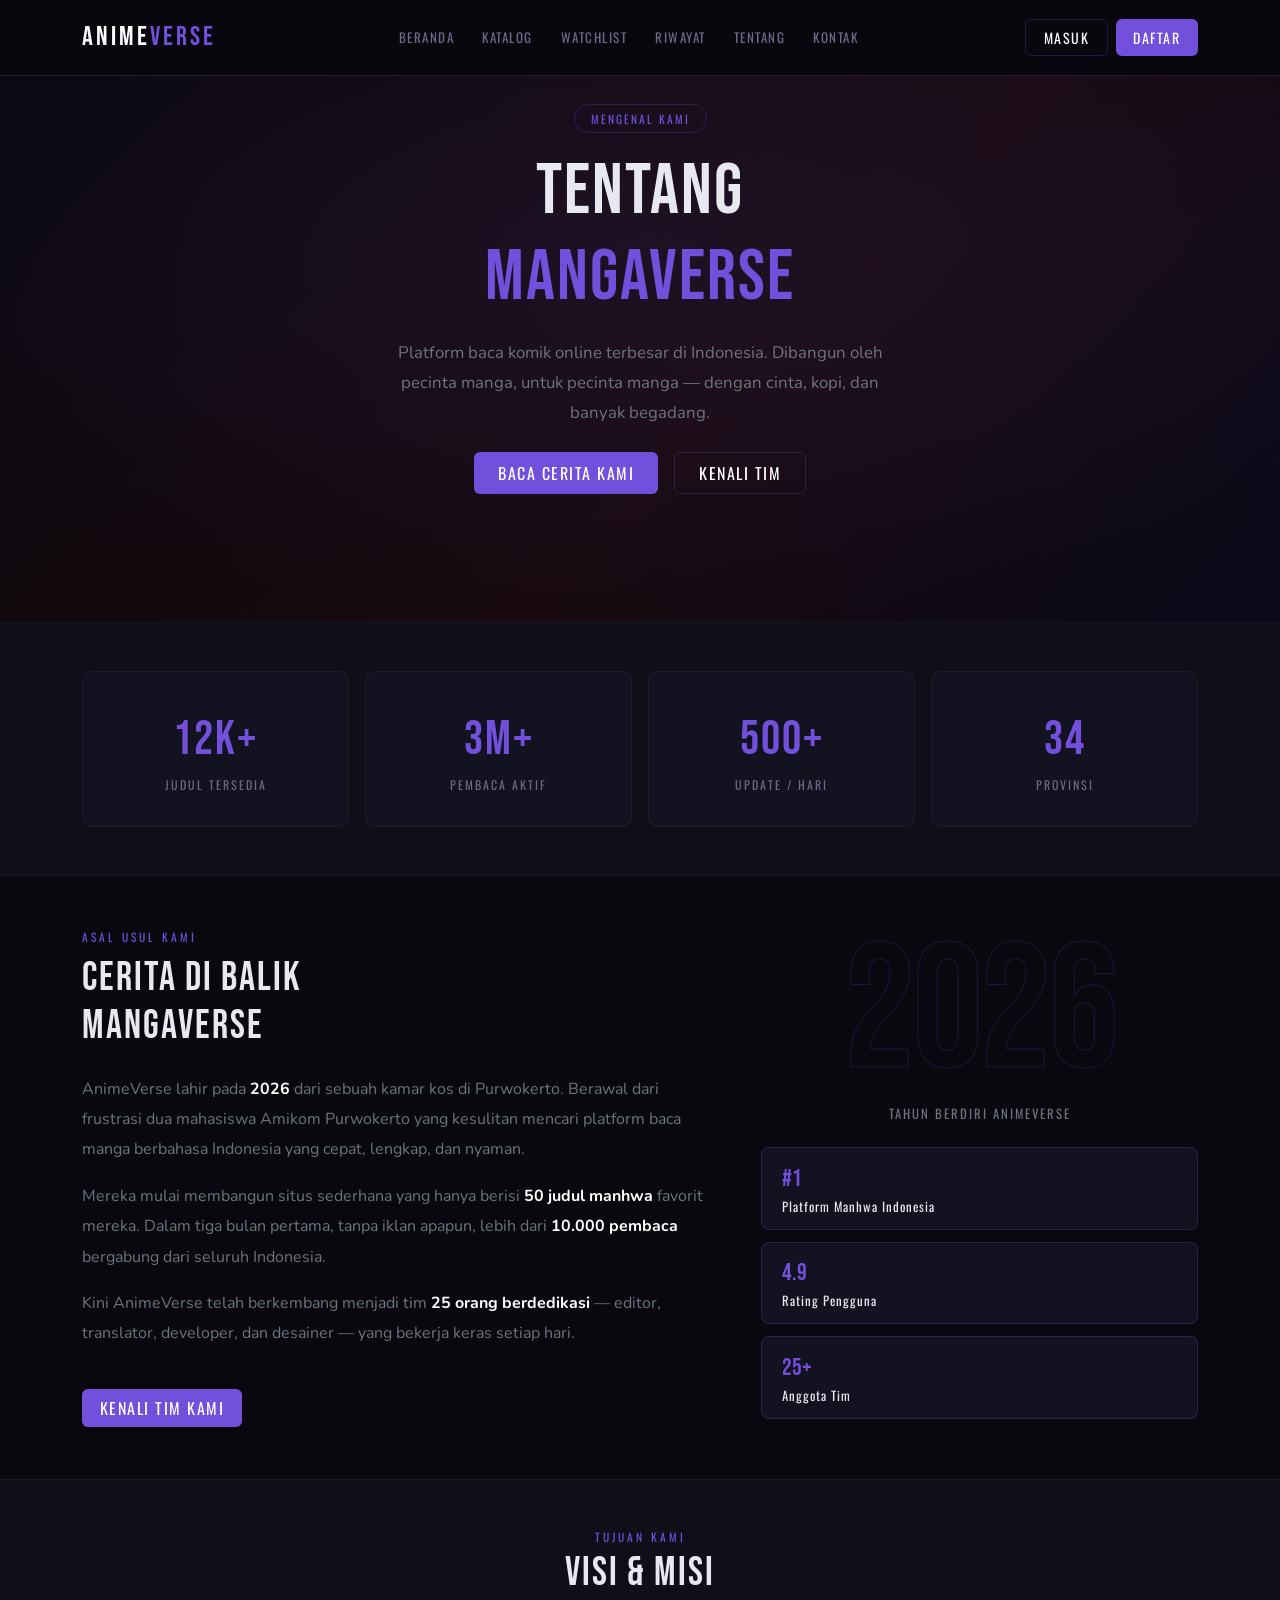
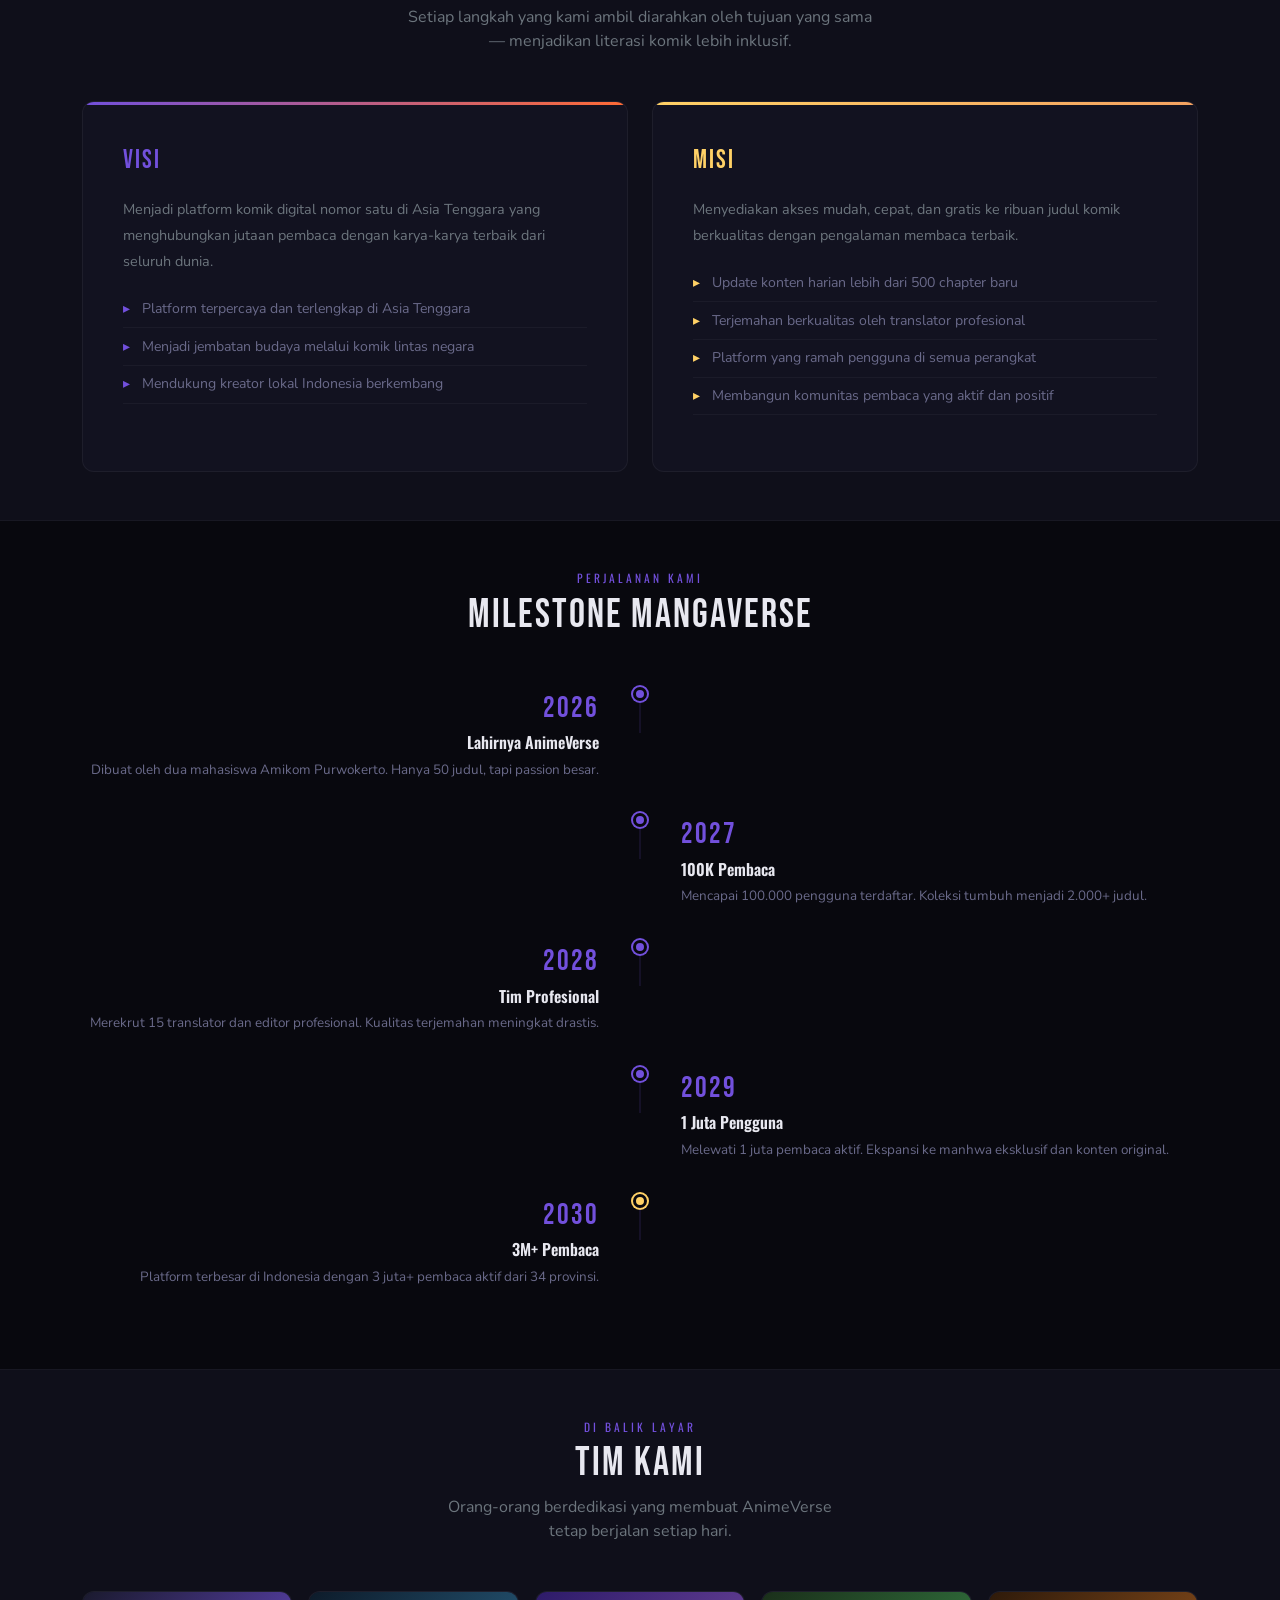
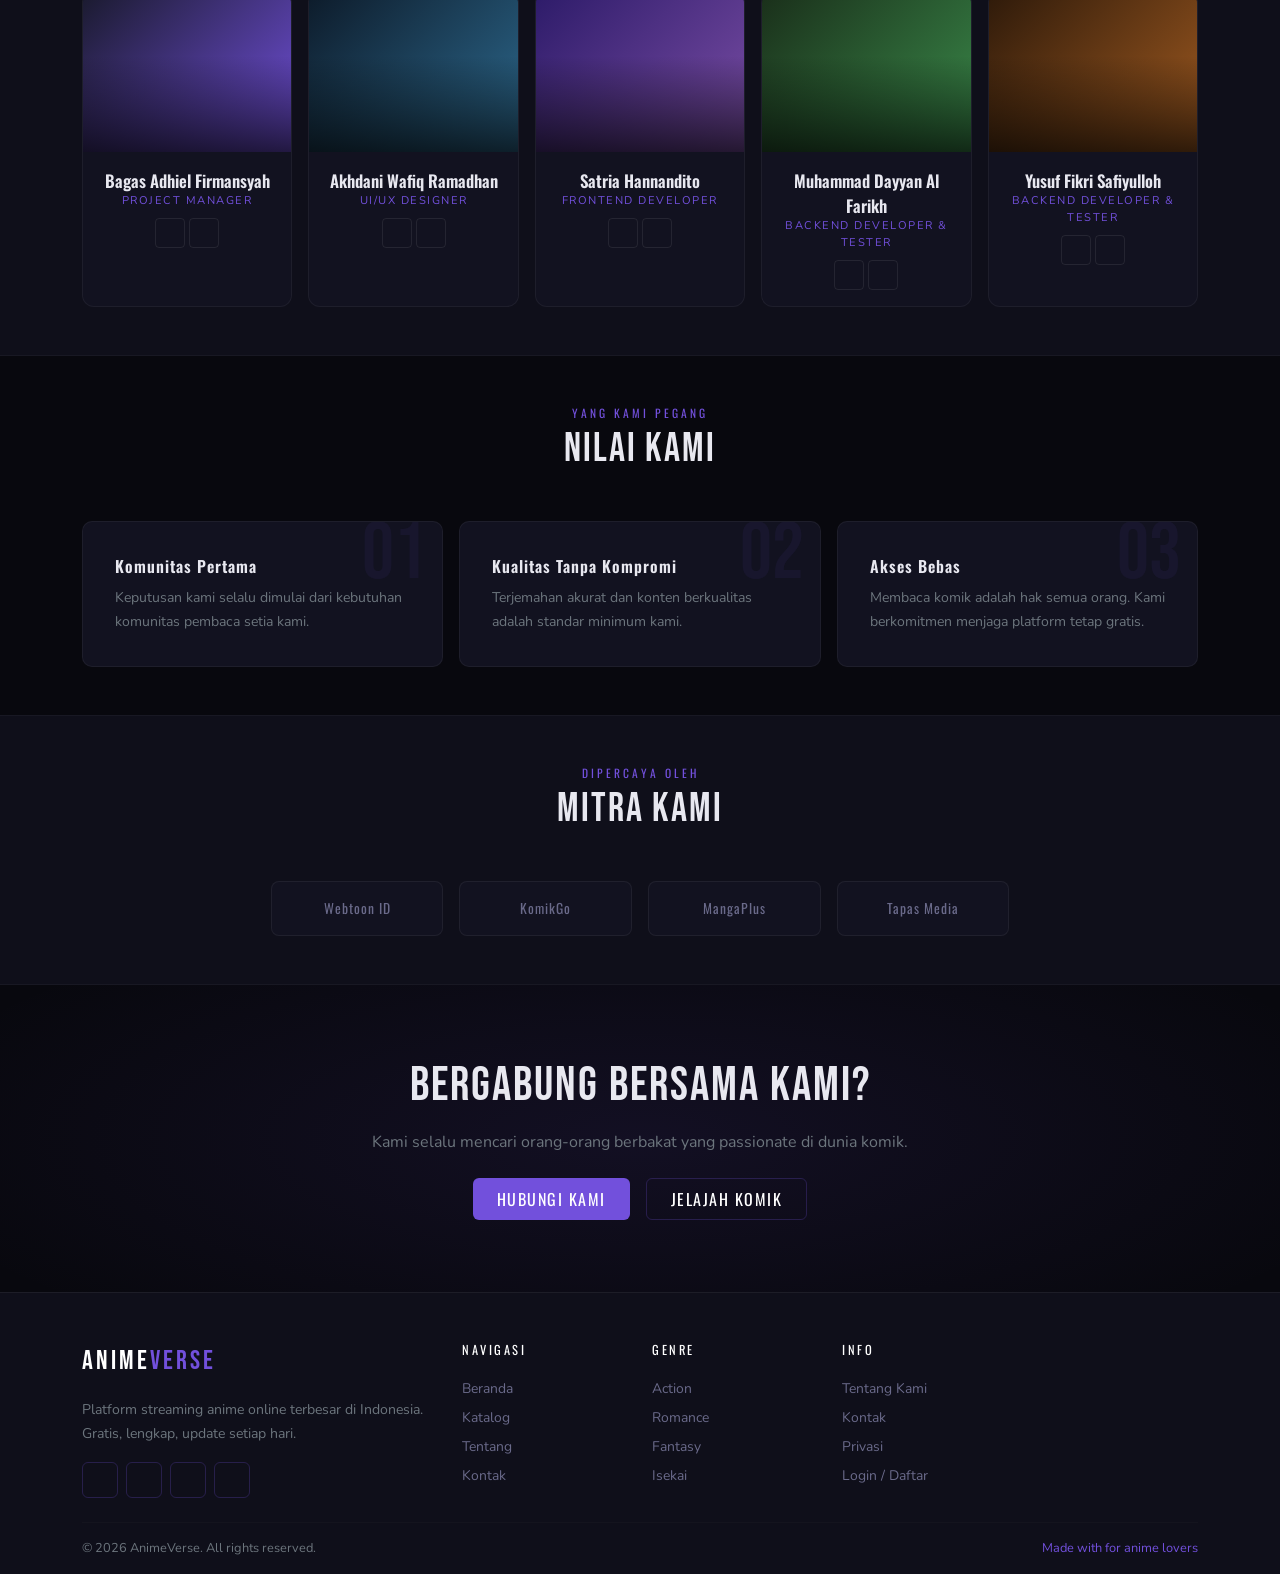
==== commit 4b65903a: "Add files via upload" ====
--- a/about.html
+++ b/about.html
@@ -20,10 +20,10 @@
     </button>
     <div class="collapse navbar-collapse" id="navMenu">
             <ul class="navbar-nav mx-auto gap-lg-1">
-        <li class="nav-item"><a class="nav-link" href="index.html"><i class="bi bi-house-fill me-1"></i>Beranda</a></li>
-        <li class="nav-item"><a class="nav-link" href="katalog.html"><i class="bi bi-collection me-1"></i>Katalog</a></li>
-        <li class="nav-item"><a class="nav-link" href="watchlist.html"><i class="bi bi-bookmark-heart me-1"></i>Watchlist</a></li>
-        <li class="nav-item"><a class="nav-link" href="history.html"><i class="bi bi-clock-history me-1"></i>Riwayat</a></li>
+        <li class="nav-item"><a class="nav-link" href="index.html">Beranda</a></li>
+        <li class="nav-item"><a class="nav-link" href="katalog.html">Katalog</a></li>
+        <li class="nav-item"><a class="nav-link" href="watchlist.html">Watchlist</a></li>
+        <li class="nav-item"><a class="nav-link" href="history.html">Riwayat</a></li>
         <li class="nav-item"><a class="nav-link" href="about.html">Tentang</a></li>
         <li class="nav-item"><a class="nav-link" href="kontak.html">Kontak</a></li>
       </ul>
@@ -37,10 +37,10 @@
 
 <!-- HERO -->
 <div class="page-hero" style="padding-top:56px">
-  <span class="hero-glyph" style="font-size:20rem;top:-3rem;left:-4rem">漫</span>
-  <span class="hero-glyph" style="font-size:12rem;bottom:2rem;right:-2rem">画</span>
+  <span class="hero-glyph" style="font-size:20rem;top:-3rem;left:-4rem"></span>
+  <span class="hero-glyph" style="font-size:12rem;bottom:2rem;right:-2rem"></span>
   <div class="container py-5">
-    <div class="hero-chip mb-3" data-reveal><i class="bi bi-book-open-fill"></i> Mengenal Kami</div>
+    <div class="hero-chip mb-3" data-reveal> Mengenal Kami</div>
     <h1 class="display-2 mb-3" data-reveal data-delay="100">
       TENTANG<br><span style="color:var(--mv-red)">MANGAVERSE</span>
     </h1>
@@ -49,10 +49,10 @@
     </p>
     <div class="d-flex gap-3 justify-content-center flex-wrap" data-reveal data-delay="250">
       <a href="#cerita" class="btn btn-mv-primary px-4 py-2">
-        <i class="bi bi-rocket-takeoff-fill"></i> Baca Cerita Kami
+         Baca Cerita Kami
       </a>
       <a href="#tim" class="btn btn-mv-outline px-4 py-2">
-        <i class="bi bi-people-fill"></i> Kenali Tim
+         Kenali Tim
       </a>
     </div>
   </div>
@@ -64,28 +64,28 @@
     <div class="row g-3">
       <div class="col-6 col-md-3" data-reveal data-delay="100">
         <div class="stat-card">
-          <i class="bi bi-collection-fill fs-3 mb-2 d-block" style="color:var(--mv-red)"></i>
+          
           <div class="stat-big">12K+</div>
           <div class="stat-lbl">Judul Tersedia</div>
         </div>
       </div>
       <div class="col-6 col-md-3" data-reveal data-delay="200">
         <div class="stat-card">
-          <i class="bi bi-people-fill fs-3 mb-2 d-block" style="color:var(--mv-red)"></i>
+          
           <div class="stat-big">3M+</div>
           <div class="stat-lbl">Pembaca Aktif</div>
         </div>
       </div>
       <div class="col-6 col-md-3" data-reveal data-delay="300">
         <div class="stat-card">
-          <i class="bi bi-lightning-charge-fill fs-3 mb-2 d-block" style="color:var(--mv-red)"></i>
+          
           <div class="stat-big">500+</div>
           <div class="stat-lbl">Update / Hari</div>
         </div>
       </div>
       <div class="col-6 col-md-3" data-reveal data-delay="400">
         <div class="stat-card">
-          <i class="bi bi-geo-alt-fill fs-3 mb-2 d-block" style="color:var(--mv-red)"></i>
+          
           <div class="stat-big">34</div>
           <div class="stat-lbl">Provinsi</div>
         </div>
@@ -99,10 +99,10 @@
   <div class="container">
     <div class="row align-items-center g-5">
       <div class="col-lg-7" data-reveal>
-        <div class="label-text mb-2"><i class="bi bi-scroll"></i> Asal Usul Kami</div>
+        <div class="label-text mb-2"> Asal Usul Kami</div>
         <h2 class="display-6 mb-4">CERITA DI BALIK<br>MANGAVERSE</h2>
         <p class="text-secondary" style="line-height:1.9">
-          AnimeVerse lahir pada <strong class="text-white">2021</strong> dari sebuah kamar kos di Yogyakarta. Berawal dari frustrasi dua mahasiswa yang kesulitan mencari platform baca manga berbahasa Indonesia yang cepat, lengkap, dan nyaman.
+          AnimeVerse lahir pada <strong class="text-white">2026</strong> dari sebuah kamar kos di Purwokerto. Berawal dari frustrasi dua mahasiswa Amikom Purwokerto yang kesulitan mencari platform baca manga berbahasa Indonesia yang cepat, lengkap, dan nyaman.
         </p>
         <p class="text-secondary mt-3" style="line-height:1.9">
           Mereka mulai membangun situs sederhana yang hanya berisi <strong class="text-white">50 judul manhwa</strong> favorit mereka. Dalam tiga bulan pertama, tanpa iklan apapun, lebih dari <strong class="text-white">10.000 pembaca</strong> bergabung dari seluruh Indonesia.
@@ -111,30 +111,30 @@
           Kini AnimeVerse telah berkembang menjadi tim <strong class="text-white">25 orang berdedikasi</strong> — editor, translator, developer, dan desainer — yang bekerja keras setiap hari.
         </p>
         <a href="#tim" class="btn btn-mv-primary mt-4">
-          Kenali Tim Kami <i class="bi bi-arrow-right"></i>
+          Kenali Tim Kami 
         </a>
       </div>
       <div class="col-lg-5" data-reveal data-delay="200">
         <div class="text-center mb-4">
-          <div class="big-year">2021</div>
+          <div class="big-year">2026</div>
           <p class="text-secondary" style="font-family:'Oswald',sans-serif;font-size:.8rem;letter-spacing:2px;text-transform:uppercase">Tahun Berdiri AnimeVerse</p>
         </div>
         <div class="story-badge">
-          <i class="bi bi-trophy-fill fs-3" style="color:var(--mv-gold)"></i>
+          
           <div>
             <div class="story-badge-num">#1</div>
             <div class="story-badge-text">Platform Manhwa Indonesia</div>
           </div>
         </div>
         <div class="story-badge">
-          <i class="bi bi-star-fill fs-3" style="color:var(--mv-gold)"></i>
+          
           <div>
             <div class="story-badge-num">4.9</div>
             <div class="story-badge-text">Rating Pengguna</div>
           </div>
         </div>
         <div class="story-badge">
-          <i class="bi bi-people-fill fs-3" style="color:var(--mv-red)"></i>
+          
           <div>
             <div class="story-badge-num">25+</div>
             <div class="story-badge-text">Anggota Tim</div>
@@ -148,7 +148,7 @@
 <!-- VISI MISI -->
 <section id="visi" class="py-5 bg-mv-dark2">
   <div class="container text-center">
-    <div class="label-text mb-1" data-reveal><i class="bi bi-bullseye"></i> Tujuan Kami</div>
+    <div class="label-text mb-1" data-reveal> Tujuan Kami</div>
     <h2 class="display-6 mb-2" data-reveal data-delay="100">VISI &amp; MISI</h2>
     <p class="text-secondary mb-5 mx-auto" style="max-width:480px" data-reveal data-delay="150">
       Setiap langkah yang kami ambil diarahkan oleh tujuan yang sama — menjadikan literasi komik lebih inklusif.
@@ -156,7 +156,7 @@
     <div class="row g-4 text-start">
       <div class="col-md-6" data-reveal data-delay="100">
         <div class="vm-card vision">
-          <i class="bi bi-binoculars-fill fs-1 mb-3 d-block" style="color:var(--mv-red)"></i>
+          
           <div class="vm-title">VISI</div>
           <p class="text-secondary" style="font-size:.9rem;line-height:1.8">Menjadi platform komik digital nomor satu di Asia Tenggara yang menghubungkan jutaan pembaca dengan karya-karya terbaik dari seluruh dunia.</p>
           <ul class="vm-list">
@@ -168,7 +168,7 @@
       </div>
       <div class="col-md-6" data-reveal data-delay="200">
         <div class="vm-card misi">
-          <i class="bi bi-rocket-takeoff-fill fs-1 mb-3 d-block" style="color:var(--mv-gold)"></i>
+          
           <div class="vm-title">MISI</div>
           <p class="text-secondary" style="font-size:.9rem;line-height:1.8">Menyediakan akses mudah, cepat, dan gratis ke ribuan judul komik berkualitas dengan pengalaman membaca terbaik.</p>
           <ul class="vm-list">
@@ -187,14 +187,14 @@
 <section id="perjalanan" class="py-5">
   <div class="container">
     <div class="text-center mb-5" data-reveal>
-      <div class="label-text mb-1"><i class="bi bi-calendar3"></i> Perjalanan Kami</div>
+      <div class="label-text mb-1"> Perjalanan Kami</div>
       <h2 class="display-6">MILESTONE MANGAVERSE</h2>
     </div>
     <div class="tl-item" data-reveal>
       <div class="text-end">
-        <div class="tl-year">2021</div>
+        <div class="tl-year">2026</div>
         <div class="tl-title-mv">Lahirnya AnimeVerse</div>
-        <div class="tl-desc">Dibuat oleh dua mahasiswa di Yogyakarta. Hanya 50 judul, tapi passion besar.</div>
+        <div class="tl-desc">Dibuat oleh dua mahasiswa Amikom Purwokerto. Hanya 50 judul, tapi passion besar.</div>
       </div>
       <div class="tl-line"><div class="tl-dot"></div></div>
       <div></div>
@@ -203,14 +203,14 @@
       <div></div>
       <div class="tl-line"><div class="tl-dot"></div></div>
       <div>
-        <div class="tl-year">2022</div>
+        <div class="tl-year">2027</div>
         <div class="tl-title-mv">100K Pembaca</div>
         <div class="tl-desc">Mencapai 100.000 pengguna terdaftar. Koleksi tumbuh menjadi 2.000+ judul.</div>
       </div>
     </div>
     <div class="tl-item" data-reveal data-delay="200">
       <div class="text-end">
-        <div class="tl-year">2023</div>
+        <div class="tl-year">2028</div>
         <div class="tl-title-mv">Tim Profesional</div>
         <div class="tl-desc">Merekrut 15 translator dan editor profesional. Kualitas terjemahan meningkat drastis.</div>
       </div>
@@ -221,14 +221,14 @@
       <div></div>
       <div class="tl-line"><div class="tl-dot"></div></div>
       <div>
-        <div class="tl-year">2024</div>
+        <div class="tl-year">2029</div>
         <div class="tl-title-mv">1 Juta Pengguna</div>
         <div class="tl-desc">Melewati 1 juta pembaca aktif. Ekspansi ke manhwa eksklusif dan konten original.</div>
       </div>
     </div>
     <div class="tl-item" data-reveal data-delay="400">
       <div class="text-end">
-        <div class="tl-year">2025</div>
+        <div class="tl-year">2030</div>
         <div class="tl-title-mv">3M+ Pembaca</div>
         <div class="tl-desc">Platform terbesar di Indonesia dengan 3 juta+ pembaca aktif dari 34 provinsi.</div>
       </div>
@@ -242,7 +242,7 @@
 <section id="tim" class="py-5 bg-mv-dark2">
   <div class="container">
     <div class="text-center mb-5" data-reveal>
-      <div class="label-text mb-1"><i class="bi bi-people-fill"></i> Di Balik Layar</div>
+      <div class="label-text mb-1"> Di Balik Layar</div>
       <h2 class="display-6">TIM KAMI</h2>
       <p class="text-secondary mt-2" style="max-width:400px;margin:0 auto">Orang-orang berdedikasi yang membuat AnimeVerse tetap berjalan setiap hari.</p>
     </div>
@@ -251,11 +251,11 @@
         <div class="team-card">
           <div class="team-avatar a1"></div>
           <div class="p-3">
-            <div class="team-name">Raka Pratama</div>
-            <div class="team-role">Co-Founder / CEO</div>
+            <div class="team-name">Bagas Adhiel Firmansyah</div>
+            <div class="team-role">Project Manager</div>
             <div class="d-flex gap-1 justify-content-center">
-              <a href="#" class="team-social"><i class="bi bi-twitter-x"></i></a>
-              <a href="#" class="team-social"><i class="bi bi-linkedin"></i></a>
+              <a href="#" class="team-social"></a>
+              <a href="#" class="team-social"></a>
             </div>
           </div>
         </div>
@@ -264,11 +264,11 @@
         <div class="team-card">
           <div class="team-avatar a2"></div>
           <div class="p-3">
-            <div class="team-name">Dinda Ayu</div>
-            <div class="team-role">Co-Founder / CTO</div>
+            <div class="team-name">Akhdani Wafiq Ramadhan</div>
+            <div class="team-role">UI/UX Designer</div>
             <div class="d-flex gap-1 justify-content-center">
-              <a href="#" class="team-social"><i class="bi bi-twitter-x"></i></a>
-              <a href="#" class="team-social"><i class="bi bi-github"></i></a>
+              <a href="#" class="team-social"></a>
+              <a href="#" class="team-social"></a>
             </div>
           </div>
         </div>
@@ -277,11 +277,11 @@
         <div class="team-card">
           <div class="team-avatar a3"></div>
           <div class="p-3">
-            <div class="team-name">Bima Santoso</div>
-            <div class="team-role">Head of Content</div>
+            <div class="team-name">Satria Hannandito</div>
+            <div class="team-role">Frontend Developer</div>
             <div class="d-flex gap-1 justify-content-center">
-              <a href="#" class="team-social"><i class="bi bi-instagram"></i></a>
-              <a href="#" class="team-social"><i class="bi bi-linkedin"></i></a>
+              <a href="#" class="team-social"></a>
+              <a href="#" class="team-social"></a>
             </div>
           </div>
         </div>
@@ -290,11 +290,11 @@
         <div class="team-card">
           <div class="team-avatar a4"></div>
           <div class="p-3">
-            <div class="team-name">Sari Dewi</div>
-            <div class="team-role">Lead Translator</div>
+            <div class="team-name">Muhammad Dayyan Al Farikh</div>
+            <div class="team-role">Backend Developer &amp; Tester</div>
             <div class="d-flex gap-1 justify-content-center">
-              <a href="#" class="team-social"><i class="bi bi-twitter-x"></i></a>
-              <a href="#" class="team-social"><i class="bi bi-instagram"></i></a>
+              <a href="#" class="team-social"></a>
+              <a href="#" class="team-social"></a>
             </div>
           </div>
         </div>
@@ -303,11 +303,11 @@
         <div class="team-card">
           <div class="team-avatar a5"></div>
           <div class="p-3">
-            <div class="team-name">Farhan Zaki</div>
-            <div class="team-role">UI / UX Designer</div>
+            <div class="team-name">Yusuf Fikri Safiyulloh</div>
+            <div class="team-role">Backend Developer &amp; Tester</div>
             <div class="d-flex gap-1 justify-content-center">
-              <a href="#" class="team-social"><i class="bi bi-dribbble"></i></a>
-              <a href="#" class="team-social"><i class="bi bi-linkedin"></i></a>
+              <a href="#" class="team-social"></a>
+              <a href="#" class="team-social"></a>
             </div>
           </div>
         </div>
@@ -320,14 +320,14 @@
 <section class="py-5">
   <div class="container">
     <div class="text-center mb-5" data-reveal>
-      <div class="label-text mb-1"><i class="bi bi-heart-fill"></i> Yang Kami Pegang</div>
+      <div class="label-text mb-1"> Yang Kami Pegang</div>
       <h2 class="display-6">NILAI KAMI</h2>
     </div>
     <div class="row g-3">
       <div class="col-md-4" data-reveal data-delay="100">
         <div class="value-card">
           <div class="value-num">01</div>
-          <i class="bi bi-people-fill mb-2 d-block fs-3" style="color:var(--mv-red)"></i>
+          
           <div class="value-title">Komunitas Pertama</div>
           <p class="text-secondary mb-0" style="font-size:.88rem;line-height:1.7">Keputusan kami selalu dimulai dari kebutuhan komunitas pembaca setia kami.</p>
         </div>
@@ -335,7 +335,7 @@
       <div class="col-md-4" data-reveal data-delay="200">
         <div class="value-card">
           <div class="value-num">02</div>
-          <i class="bi bi-shield-check-fill mb-2 d-block fs-3" style="color:var(--mv-gold)"></i>
+          
           <div class="value-title">Kualitas Tanpa Kompromi</div>
           <p class="text-secondary mb-0" style="font-size:.88rem;line-height:1.7">Terjemahan akurat dan konten berkualitas adalah standar minimum kami.</p>
         </div>
@@ -343,7 +343,7 @@
       <div class="col-md-4" data-reveal data-delay="300">
         <div class="value-card">
           <div class="value-num">03</div>
-          <i class="bi bi-unlock-fill mb-2 d-block fs-3" style="color:#3fb950"></i>
+          
           <div class="value-title">Akses Bebas</div>
           <p class="text-secondary mb-0" style="font-size:.88rem;line-height:1.7">Membaca komik adalah hak semua orang. Kami berkomitmen menjaga platform tetap gratis.</p>
         </div>
@@ -355,30 +355,30 @@
 <!-- PARTNER -->
 <section class="py-5 bg-mv-dark2">
   <div class="container text-center">
-    <div class="label-text mb-1" data-reveal><i class="bi bi-handshake-fill"></i> Dipercaya Oleh</div>
+    <div class="label-text mb-1" data-reveal> Dipercaya Oleh</div>
     <h2 class="display-6 mb-5" data-reveal data-delay="100">MITRA KAMI</h2>
     <div class="row g-3 justify-content-center">
       <div class="col-6 col-md-4 col-lg-2" data-reveal data-delay="100">
         <div class="partner-badge justify-content-center">
-          <i class="bi bi-buildings-fill fs-4" style="color:var(--mv-red)"></i>
+          
           <div class="partner-name">Webtoon ID</div>
         </div>
       </div>
       <div class="col-6 col-md-4 col-lg-2" data-reveal data-delay="150">
         <div class="partner-badge justify-content-center">
-          <i class="bi bi-broadcast-pin fs-4" style="color:var(--mv-gold)"></i>
+          
           <div class="partner-name">KomikGo</div>
         </div>
       </div>
       <div class="col-6 col-md-4 col-lg-2" data-reveal data-delay="200">
         <div class="partner-badge justify-content-center">
-          <i class="bi bi-stars fs-4" style="color:#5588ff"></i>
+          
           <div class="partner-name">MangaPlus</div>
         </div>
       </div>
       <div class="col-6 col-md-4 col-lg-2" data-reveal data-delay="250">
         <div class="partner-badge justify-content-center">
-          <i class="bi bi-globe2 fs-4" style="color:#3fb950"></i>
+          
           <div class="partner-name">Tapas Media</div>
         </div>
       </div>
@@ -393,10 +393,10 @@
     <p class="text-secondary mb-4">Kami selalu mencari orang-orang berbakat yang passionate di dunia komik.</p>
     <div class="d-flex gap-3 justify-content-center flex-wrap">
       <a href="kontak.html" class="btn btn-mv-primary px-4 py-2">
-        <i class="bi bi-envelope-fill"></i> Hubungi Kami
+         Hubungi Kami
       </a>
       <a href="katalog.html" class="btn btn-mv-outline px-4 py-2">
-        <i class="bi bi-collection-fill"></i> Jelajah Komik
+         Jelajah Komik
       </a>
     </div>
   </div>
@@ -410,10 +410,10 @@
         <a href="index.html" class="navbar-brand d-block mb-3">Anime<span>Verse</span></a>
         <p class="text-secondary" style="font-size:.88rem;line-height:1.7">Platform streaming anime online terbesar di Indonesia. Gratis, lengkap, update setiap hari.</p>
         <div class="d-flex gap-2 mt-3">
-          <a href="#" class="social-btn-mv"><i class="bi bi-discord"></i></a>
-          <a href="#" class="social-btn-mv"><i class="bi bi-facebook"></i></a>
-          <a href="#" class="social-btn-mv"><i class="bi bi-twitter-x"></i></a>
-          <a href="#" class="social-btn-mv"><i class="bi bi-instagram"></i></a>
+          <a href="#" class="social-btn-mv"></a>
+          <a href="#" class="social-btn-mv"></a>
+          <a href="#" class="social-btn-mv"></a>
+          <a href="#" class="social-btn-mv"></a>
         </div>
       </div>
       <div class="col-6 col-lg-2">
@@ -440,8 +440,8 @@
     </div>
     <hr style="border-color:rgba(255,255,255,.08)"/>
     <div class="d-flex justify-content-between align-items-center flex-wrap gap-2">
-      <span class="text-secondary" style="font-size:.8rem">© 2025 AnimeVerse. All rights reserved.</span>
-      <span style="color:var(--mv-red);font-size:.8rem">Made with <i class="bi bi-heart-fill"></i> for anime lovers</span>
+      <span class="text-secondary" style="font-size:.8rem">© 2026 AnimeVerse. All rights reserved.</span>
+      <span style="color:var(--mv-red);font-size:.8rem">Made with  for anime lovers</span>
     </div>
   </div>
 </footer>
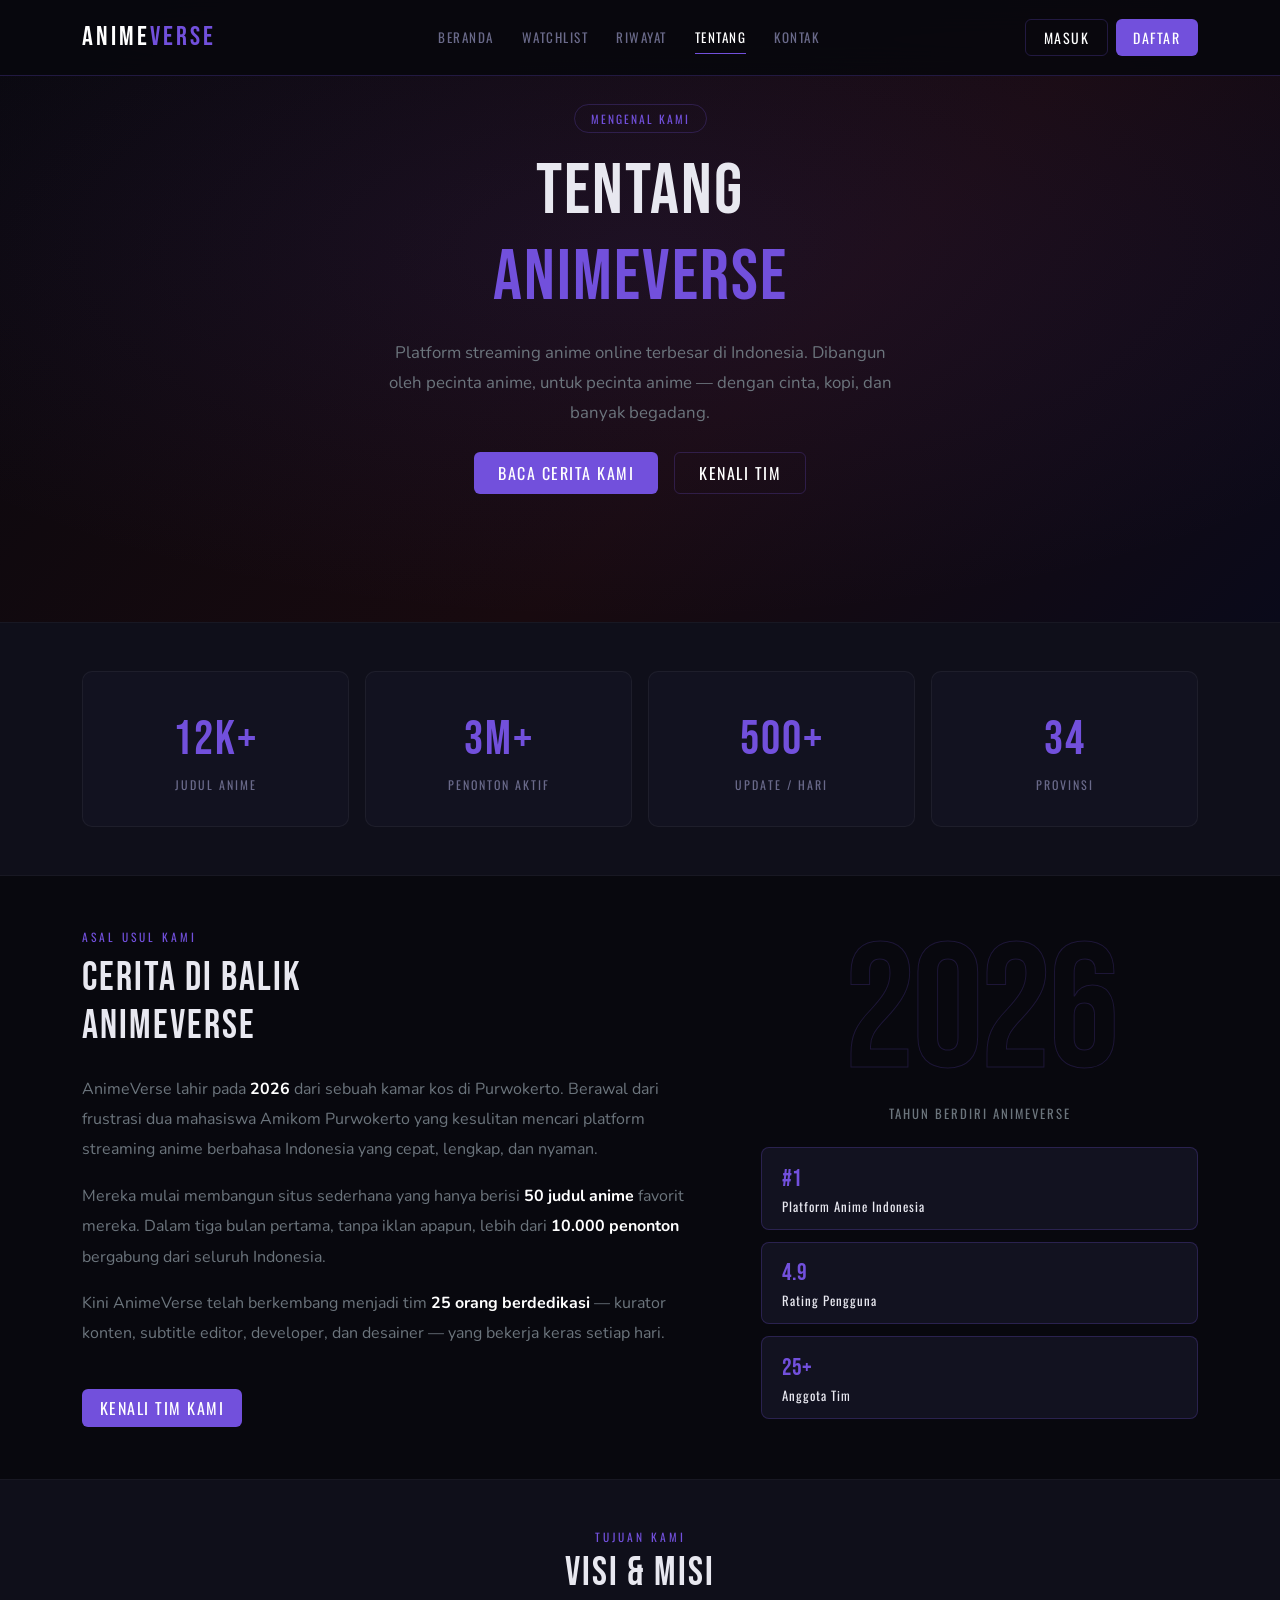
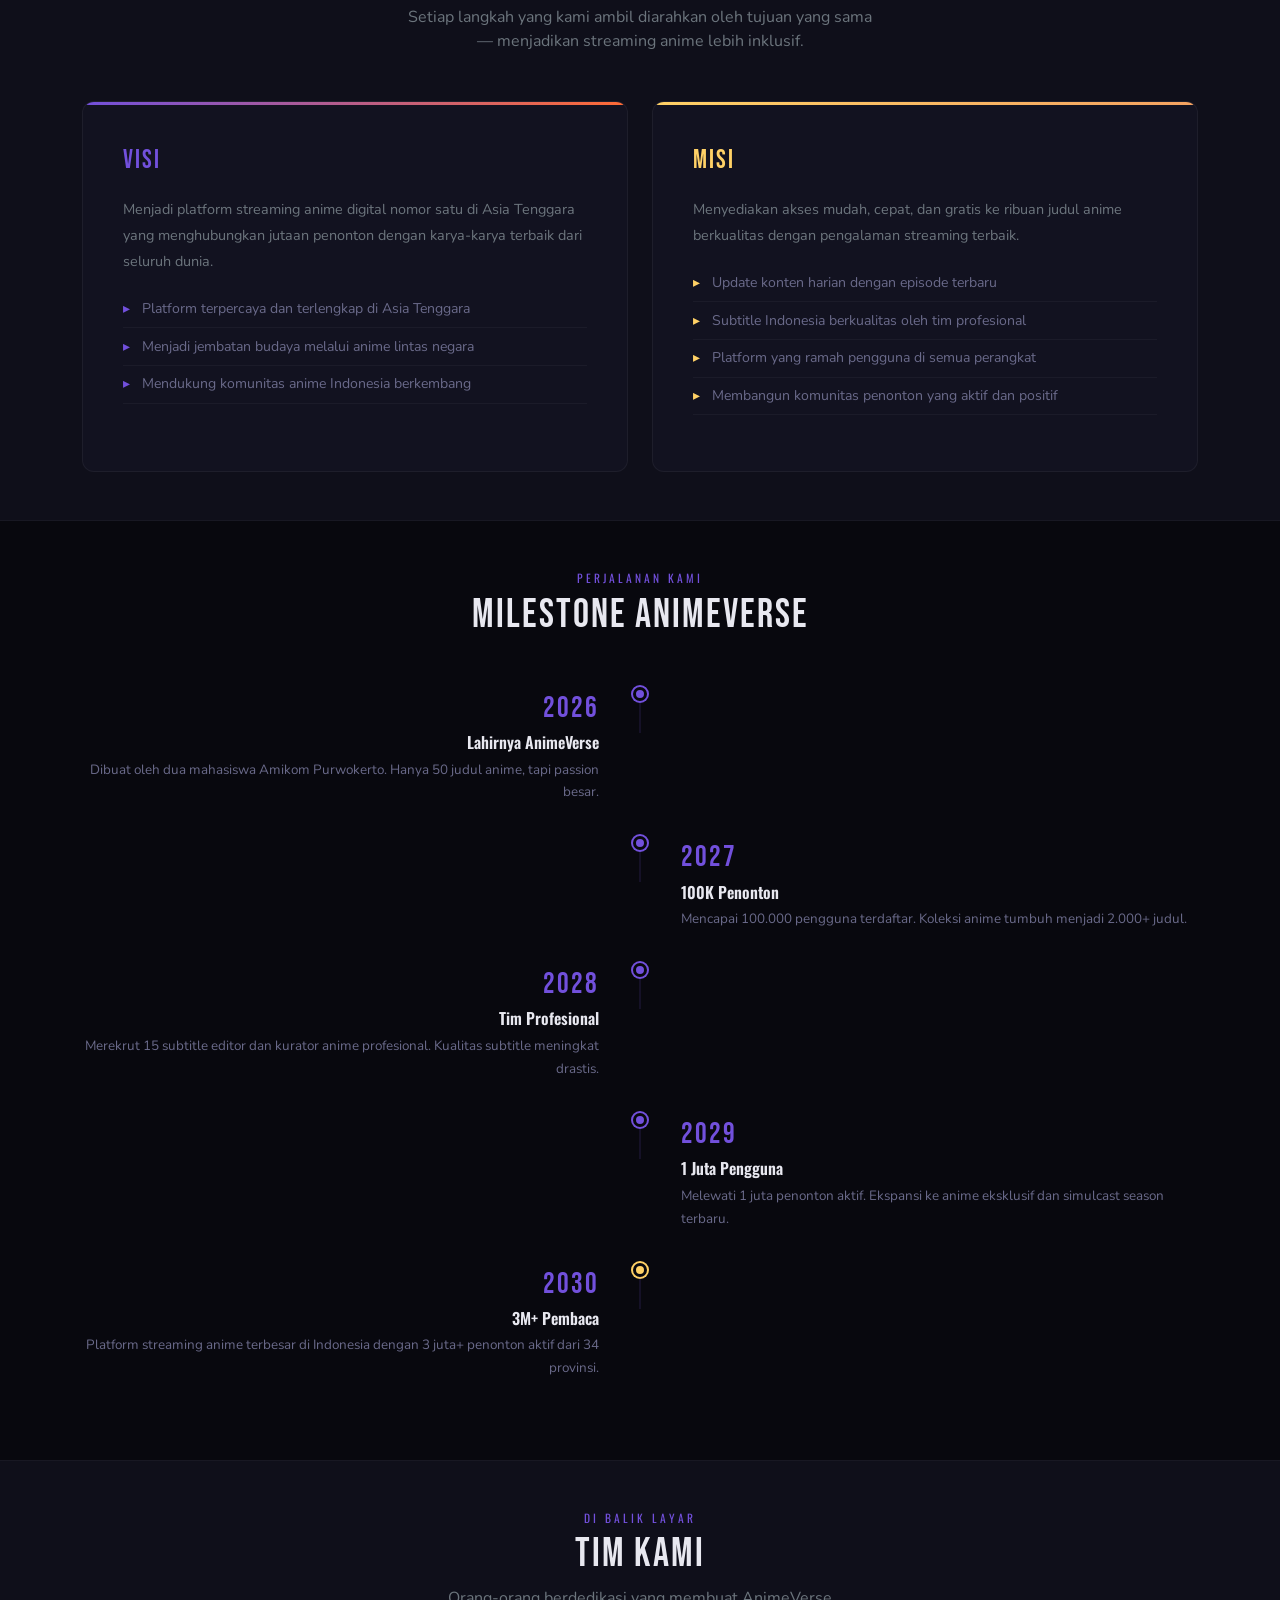
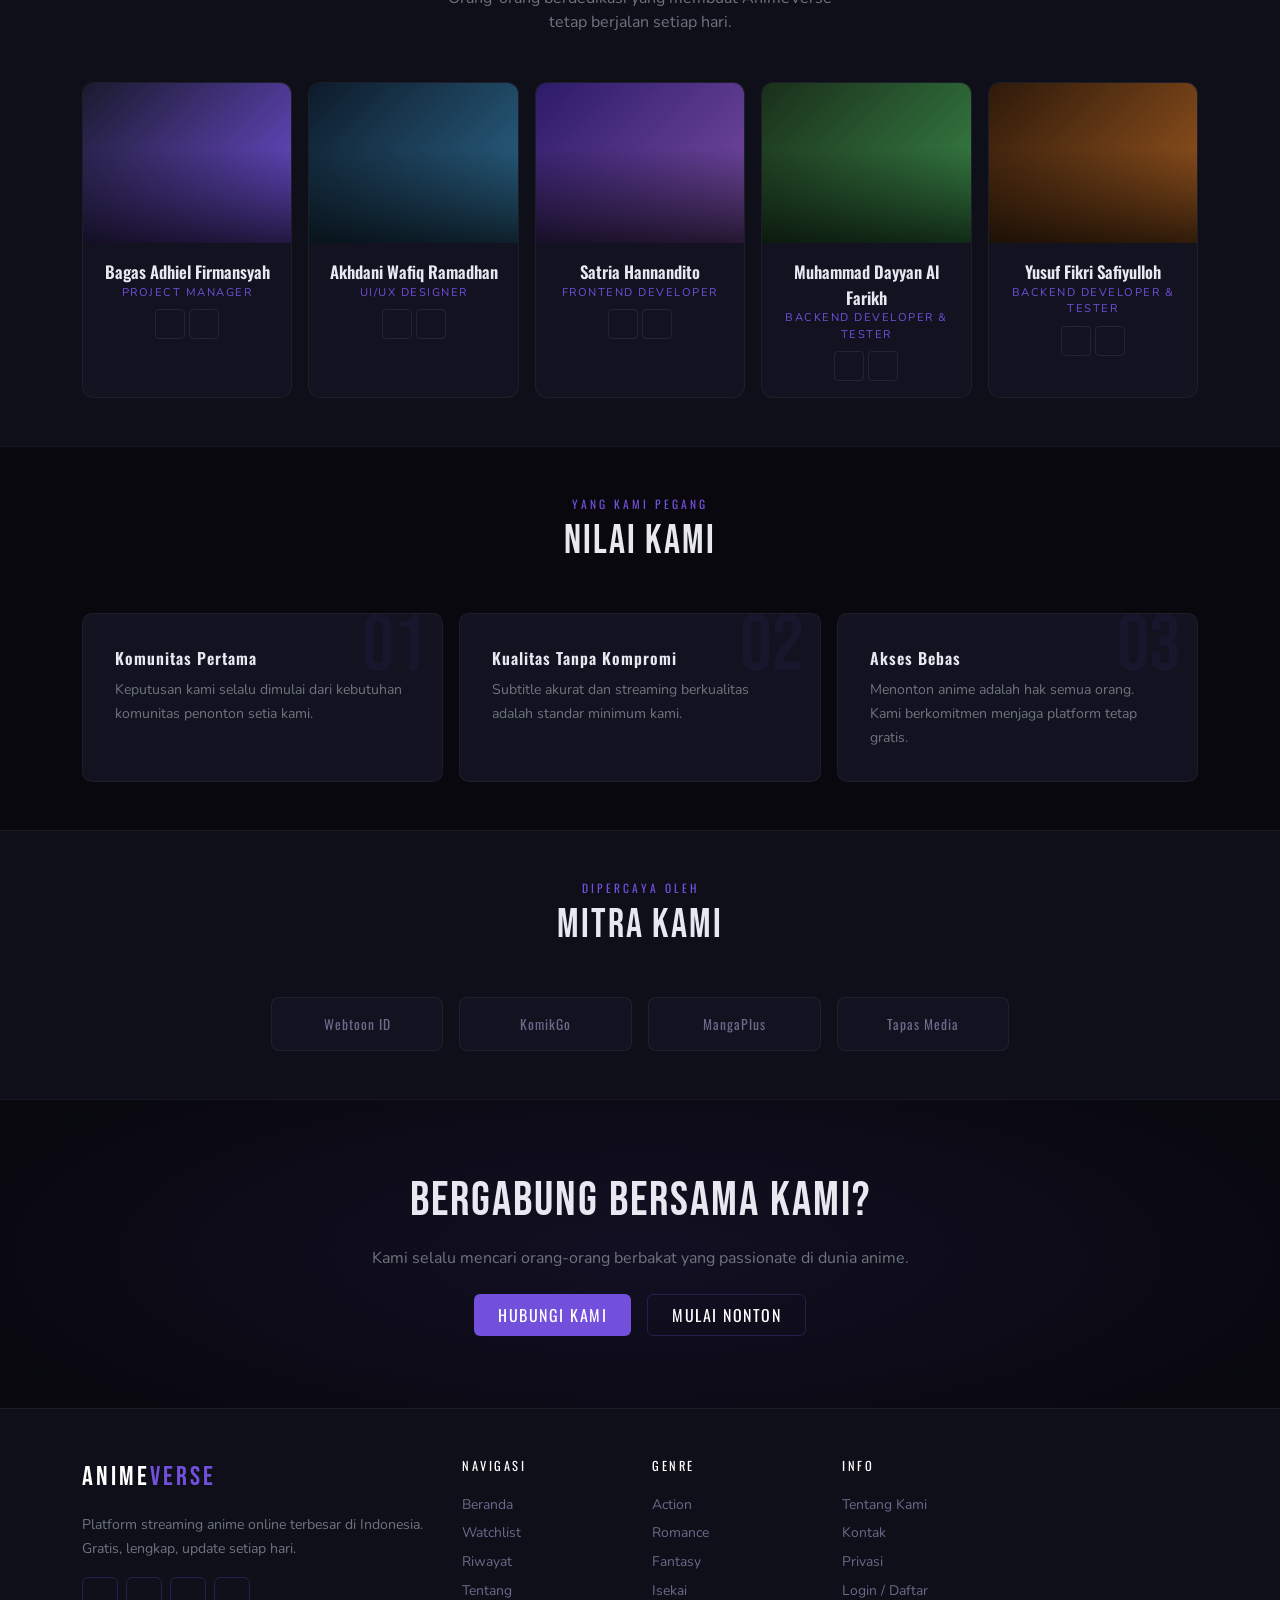
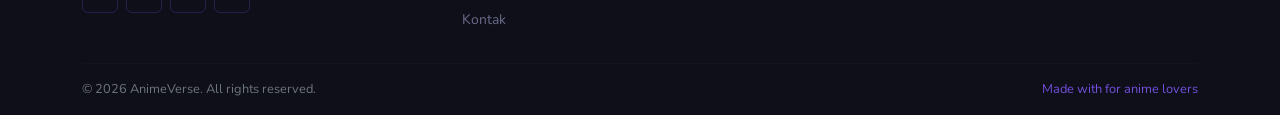
==== commit 4f8b9f60: "Add files via upload" ====
--- a/about.html
+++ b/about.html
@@ -21,10 +21,9 @@
     <div class="collapse navbar-collapse" id="navMenu">
             <ul class="navbar-nav mx-auto gap-lg-1">
         <li class="nav-item"><a class="nav-link" href="index.html">Beranda</a></li>
-        <li class="nav-item"><a class="nav-link" href="katalog.html">Katalog</a></li>
         <li class="nav-item"><a class="nav-link" href="watchlist.html">Watchlist</a></li>
         <li class="nav-item"><a class="nav-link" href="history.html">Riwayat</a></li>
-        <li class="nav-item"><a class="nav-link" href="about.html">Tentang</a></li>
+        <li class="nav-item"><a class="nav-link active" href="about.html">Tentang</a></li>
         <li class="nav-item"><a class="nav-link" href="kontak.html">Kontak</a></li>
       </ul>
       <div class="d-flex gap-2 mt-2 mt-lg-0">
@@ -42,10 +41,10 @@
   <div class="container py-5">
     <div class="hero-chip mb-3" data-reveal> Mengenal Kami</div>
     <h1 class="display-2 mb-3" data-reveal data-delay="100">
-      TENTANG<br><span style="color:var(--mv-red)">MANGAVERSE</span>
+      TENTANG<br><span style="color:var(--mv-red)">ANIMEVERSE</span>
     </h1>
     <p class="text-secondary mb-4 mx-auto" style="max-width:520px;font-size:1.05rem;line-height:1.8" data-reveal data-delay="200">
-      Platform baca komik online terbesar di Indonesia. Dibangun oleh pecinta manga, untuk pecinta manga — dengan cinta, kopi, dan banyak begadang.
+      Platform streaming anime online terbesar di Indonesia. Dibangun oleh pecinta anime, untuk pecinta anime — dengan cinta, kopi, dan banyak begadang.
     </p>
     <div class="d-flex gap-3 justify-content-center flex-wrap" data-reveal data-delay="250">
       <a href="#cerita" class="btn btn-mv-primary px-4 py-2">
@@ -66,14 +65,14 @@
         <div class="stat-card">
           
           <div class="stat-big">12K+</div>
-          <div class="stat-lbl">Judul Tersedia</div>
+          <div class="stat-lbl">Judul Anime</div>
         </div>
       </div>
       <div class="col-6 col-md-3" data-reveal data-delay="200">
         <div class="stat-card">
           
           <div class="stat-big">3M+</div>
-          <div class="stat-lbl">Pembaca Aktif</div>
+          <div class="stat-lbl">Penonton Aktif</div>
         </div>
       </div>
       <div class="col-6 col-md-3" data-reveal data-delay="300">
@@ -100,15 +99,15 @@
     <div class="row align-items-center g-5">
       <div class="col-lg-7" data-reveal>
         <div class="label-text mb-2"> Asal Usul Kami</div>
-        <h2 class="display-6 mb-4">CERITA DI BALIK<br>MANGAVERSE</h2>
+        <h2 class="display-6 mb-4">CERITA DI BALIK<br>ANIMEVERSE</h2>
         <p class="text-secondary" style="line-height:1.9">
-          AnimeVerse lahir pada <strong class="text-white">2026</strong> dari sebuah kamar kos di Purwokerto. Berawal dari frustrasi dua mahasiswa Amikom Purwokerto yang kesulitan mencari platform baca manga berbahasa Indonesia yang cepat, lengkap, dan nyaman.
+          AnimeVerse lahir pada <strong class="text-white">2026</strong> dari sebuah kamar kos di Purwokerto. Berawal dari frustrasi dua mahasiswa Amikom Purwokerto yang kesulitan mencari platform streaming anime berbahasa Indonesia yang cepat, lengkap, dan nyaman.
         </p>
         <p class="text-secondary mt-3" style="line-height:1.9">
-          Mereka mulai membangun situs sederhana yang hanya berisi <strong class="text-white">50 judul manhwa</strong> favorit mereka. Dalam tiga bulan pertama, tanpa iklan apapun, lebih dari <strong class="text-white">10.000 pembaca</strong> bergabung dari seluruh Indonesia.
+          Mereka mulai membangun situs sederhana yang hanya berisi <strong class="text-white">50 judul anime</strong> favorit mereka. Dalam tiga bulan pertama, tanpa iklan apapun, lebih dari <strong class="text-white">10.000 penonton</strong> bergabung dari seluruh Indonesia.
         </p>
         <p class="text-secondary mt-3" style="line-height:1.9">
-          Kini AnimeVerse telah berkembang menjadi tim <strong class="text-white">25 orang berdedikasi</strong> — editor, translator, developer, dan desainer — yang bekerja keras setiap hari.
+          Kini AnimeVerse telah berkembang menjadi tim <strong class="text-white">25 orang berdedikasi</strong> — kurator konten, subtitle editor, developer, dan desainer — yang bekerja keras setiap hari.
         </p>
         <a href="#tim" class="btn btn-mv-primary mt-4">
           Kenali Tim Kami 
@@ -123,7 +122,7 @@
           
           <div>
             <div class="story-badge-num">#1</div>
-            <div class="story-badge-text">Platform Manhwa Indonesia</div>
+            <div class="story-badge-text">Platform Anime Indonesia</div>
           </div>
         </div>
         <div class="story-badge">
@@ -151,18 +150,18 @@
     <div class="label-text mb-1" data-reveal> Tujuan Kami</div>
     <h2 class="display-6 mb-2" data-reveal data-delay="100">VISI &amp; MISI</h2>
     <p class="text-secondary mb-5 mx-auto" style="max-width:480px" data-reveal data-delay="150">
-      Setiap langkah yang kami ambil diarahkan oleh tujuan yang sama — menjadikan literasi komik lebih inklusif.
+      Setiap langkah yang kami ambil diarahkan oleh tujuan yang sama — menjadikan streaming anime lebih inklusif.
     </p>
     <div class="row g-4 text-start">
       <div class="col-md-6" data-reveal data-delay="100">
         <div class="vm-card vision">
           
           <div class="vm-title">VISI</div>
-          <p class="text-secondary" style="font-size:.9rem;line-height:1.8">Menjadi platform komik digital nomor satu di Asia Tenggara yang menghubungkan jutaan pembaca dengan karya-karya terbaik dari seluruh dunia.</p>
+          <p class="text-secondary" style="font-size:.9rem;line-height:1.8">Menjadi platform streaming anime digital nomor satu di Asia Tenggara yang menghubungkan jutaan penonton dengan karya-karya terbaik dari seluruh dunia.</p>
           <ul class="vm-list">
             <li>Platform terpercaya dan terlengkap di Asia Tenggara</li>
-            <li>Menjadi jembatan budaya melalui komik lintas negara</li>
-            <li>Mendukung kreator lokal Indonesia berkembang</li>
+            <li>Menjadi jembatan budaya melalui anime lintas negara</li>
+            <li>Mendukung komunitas anime Indonesia berkembang</li>
           </ul>
         </div>
       </div>
@@ -170,12 +169,12 @@
         <div class="vm-card misi">
           
           <div class="vm-title">MISI</div>
-          <p class="text-secondary" style="font-size:.9rem;line-height:1.8">Menyediakan akses mudah, cepat, dan gratis ke ribuan judul komik berkualitas dengan pengalaman membaca terbaik.</p>
+          <p class="text-secondary" style="font-size:.9rem;line-height:1.8">Menyediakan akses mudah, cepat, dan gratis ke ribuan judul anime berkualitas dengan pengalaman streaming terbaik.</p>
           <ul class="vm-list">
-            <li>Update konten harian lebih dari 500 chapter baru</li>
-            <li>Terjemahan berkualitas oleh translator profesional</li>
+            <li>Update konten harian dengan episode terbaru</li>
+            <li>Subtitle Indonesia berkualitas oleh tim profesional</li>
             <li>Platform yang ramah pengguna di semua perangkat</li>
-            <li>Membangun komunitas pembaca yang aktif dan positif</li>
+            <li>Membangun komunitas penonton yang aktif dan positif</li>
           </ul>
         </div>
       </div>
@@ -188,13 +187,13 @@
   <div class="container">
     <div class="text-center mb-5" data-reveal>
       <div class="label-text mb-1"> Perjalanan Kami</div>
-      <h2 class="display-6">MILESTONE MANGAVERSE</h2>
+      <h2 class="display-6">MILESTONE ANIMEVERSE</h2>
     </div>
     <div class="tl-item" data-reveal>
       <div class="text-end">
         <div class="tl-year">2026</div>
         <div class="tl-title-mv">Lahirnya AnimeVerse</div>
-        <div class="tl-desc">Dibuat oleh dua mahasiswa Amikom Purwokerto. Hanya 50 judul, tapi passion besar.</div>
+        <div class="tl-desc">Dibuat oleh dua mahasiswa Amikom Purwokerto. Hanya 50 judul anime, tapi passion besar.</div>
       </div>
       <div class="tl-line"><div class="tl-dot"></div></div>
       <div></div>
@@ -204,15 +203,15 @@
       <div class="tl-line"><div class="tl-dot"></div></div>
       <div>
         <div class="tl-year">2027</div>
-        <div class="tl-title-mv">100K Pembaca</div>
-        <div class="tl-desc">Mencapai 100.000 pengguna terdaftar. Koleksi tumbuh menjadi 2.000+ judul.</div>
+        <div class="tl-title-mv">100K Penonton</div>
+        <div class="tl-desc">Mencapai 100.000 pengguna terdaftar. Koleksi anime tumbuh menjadi 2.000+ judul.</div>
       </div>
     </div>
     <div class="tl-item" data-reveal data-delay="200">
       <div class="text-end">
         <div class="tl-year">2028</div>
         <div class="tl-title-mv">Tim Profesional</div>
-        <div class="tl-desc">Merekrut 15 translator dan editor profesional. Kualitas terjemahan meningkat drastis.</div>
+        <div class="tl-desc">Merekrut 15 subtitle editor dan kurator anime profesional. Kualitas subtitle meningkat drastis.</div>
       </div>
       <div class="tl-line"><div class="tl-dot"></div></div>
       <div></div>
@@ -223,14 +222,14 @@
       <div>
         <div class="tl-year">2029</div>
         <div class="tl-title-mv">1 Juta Pengguna</div>
-        <div class="tl-desc">Melewati 1 juta pembaca aktif. Ekspansi ke manhwa eksklusif dan konten original.</div>
+        <div class="tl-desc">Melewati 1 juta penonton aktif. Ekspansi ke anime eksklusif dan simulcast season terbaru.</div>
       </div>
     </div>
     <div class="tl-item" data-reveal data-delay="400">
       <div class="text-end">
         <div class="tl-year">2030</div>
         <div class="tl-title-mv">3M+ Pembaca</div>
-        <div class="tl-desc">Platform terbesar di Indonesia dengan 3 juta+ pembaca aktif dari 34 provinsi.</div>
+        <div class="tl-desc">Platform streaming anime terbesar di Indonesia dengan 3 juta+ penonton aktif dari 34 provinsi.</div>
       </div>
       <div class="tl-line" style="--bs-after-display:none"><div class="tl-dot" style="background:var(--mv-gold);box-shadow:0 0 0 2px var(--mv-gold)"></div></div>
       <div></div>
@@ -329,7 +328,7 @@
           <div class="value-num">01</div>
           
           <div class="value-title">Komunitas Pertama</div>
-          <p class="text-secondary mb-0" style="font-size:.88rem;line-height:1.7">Keputusan kami selalu dimulai dari kebutuhan komunitas pembaca setia kami.</p>
+          <p class="text-secondary mb-0" style="font-size:.88rem;line-height:1.7">Keputusan kami selalu dimulai dari kebutuhan komunitas penonton setia kami.</p>
         </div>
       </div>
       <div class="col-md-4" data-reveal data-delay="200">
@@ -337,7 +336,7 @@
           <div class="value-num">02</div>
           
           <div class="value-title">Kualitas Tanpa Kompromi</div>
-          <p class="text-secondary mb-0" style="font-size:.88rem;line-height:1.7">Terjemahan akurat dan konten berkualitas adalah standar minimum kami.</p>
+          <p class="text-secondary mb-0" style="font-size:.88rem;line-height:1.7">Subtitle akurat dan streaming berkualitas adalah standar minimum kami.</p>
         </div>
       </div>
       <div class="col-md-4" data-reveal data-delay="300">
@@ -345,7 +344,7 @@
           <div class="value-num">03</div>
           
           <div class="value-title">Akses Bebas</div>
-          <p class="text-secondary mb-0" style="font-size:.88rem;line-height:1.7">Membaca komik adalah hak semua orang. Kami berkomitmen menjaga platform tetap gratis.</p>
+          <p class="text-secondary mb-0" style="font-size:.88rem;line-height:1.7">Menonton anime adalah hak semua orang. Kami berkomitmen menjaga platform tetap gratis.</p>
         </div>
       </div>
     </div>
@@ -390,13 +389,13 @@
 <section class="cta-section py-5 text-center">
   <div class="container py-4" data-reveal>
     <h2 class="display-5 mb-3">BERGABUNG BERSAMA KAMI?</h2>
-    <p class="text-secondary mb-4">Kami selalu mencari orang-orang berbakat yang passionate di dunia komik.</p>
+    <p class="text-secondary mb-4">Kami selalu mencari orang-orang berbakat yang passionate di dunia anime.</p>
     <div class="d-flex gap-3 justify-content-center flex-wrap">
       <a href="kontak.html" class="btn btn-mv-primary px-4 py-2">
          Hubungi Kami
       </a>
-      <a href="katalog.html" class="btn btn-mv-outline px-4 py-2">
-         Jelajah Komik
+      <a href="index.html" class="btn btn-mv-outline px-4 py-2">
+         Mulai Nonton
       </a>
     </div>
   </div>
@@ -419,7 +418,8 @@
       <div class="col-6 col-lg-2">
         <div class="footer-heading">Navigasi</div>
         <a href="index.html" class="footer-link">Beranda</a>
-        <a href="katalog.html" class="footer-link">Katalog</a>
+        <a href="watchlist.html" class="footer-link">Watchlist</a>
+        <a href="history.html" class="footer-link">Riwayat</a>
         <a href="about.html" class="footer-link">Tentang</a>
         <a href="kontak.html" class="footer-link">Kontak</a>
       </div>
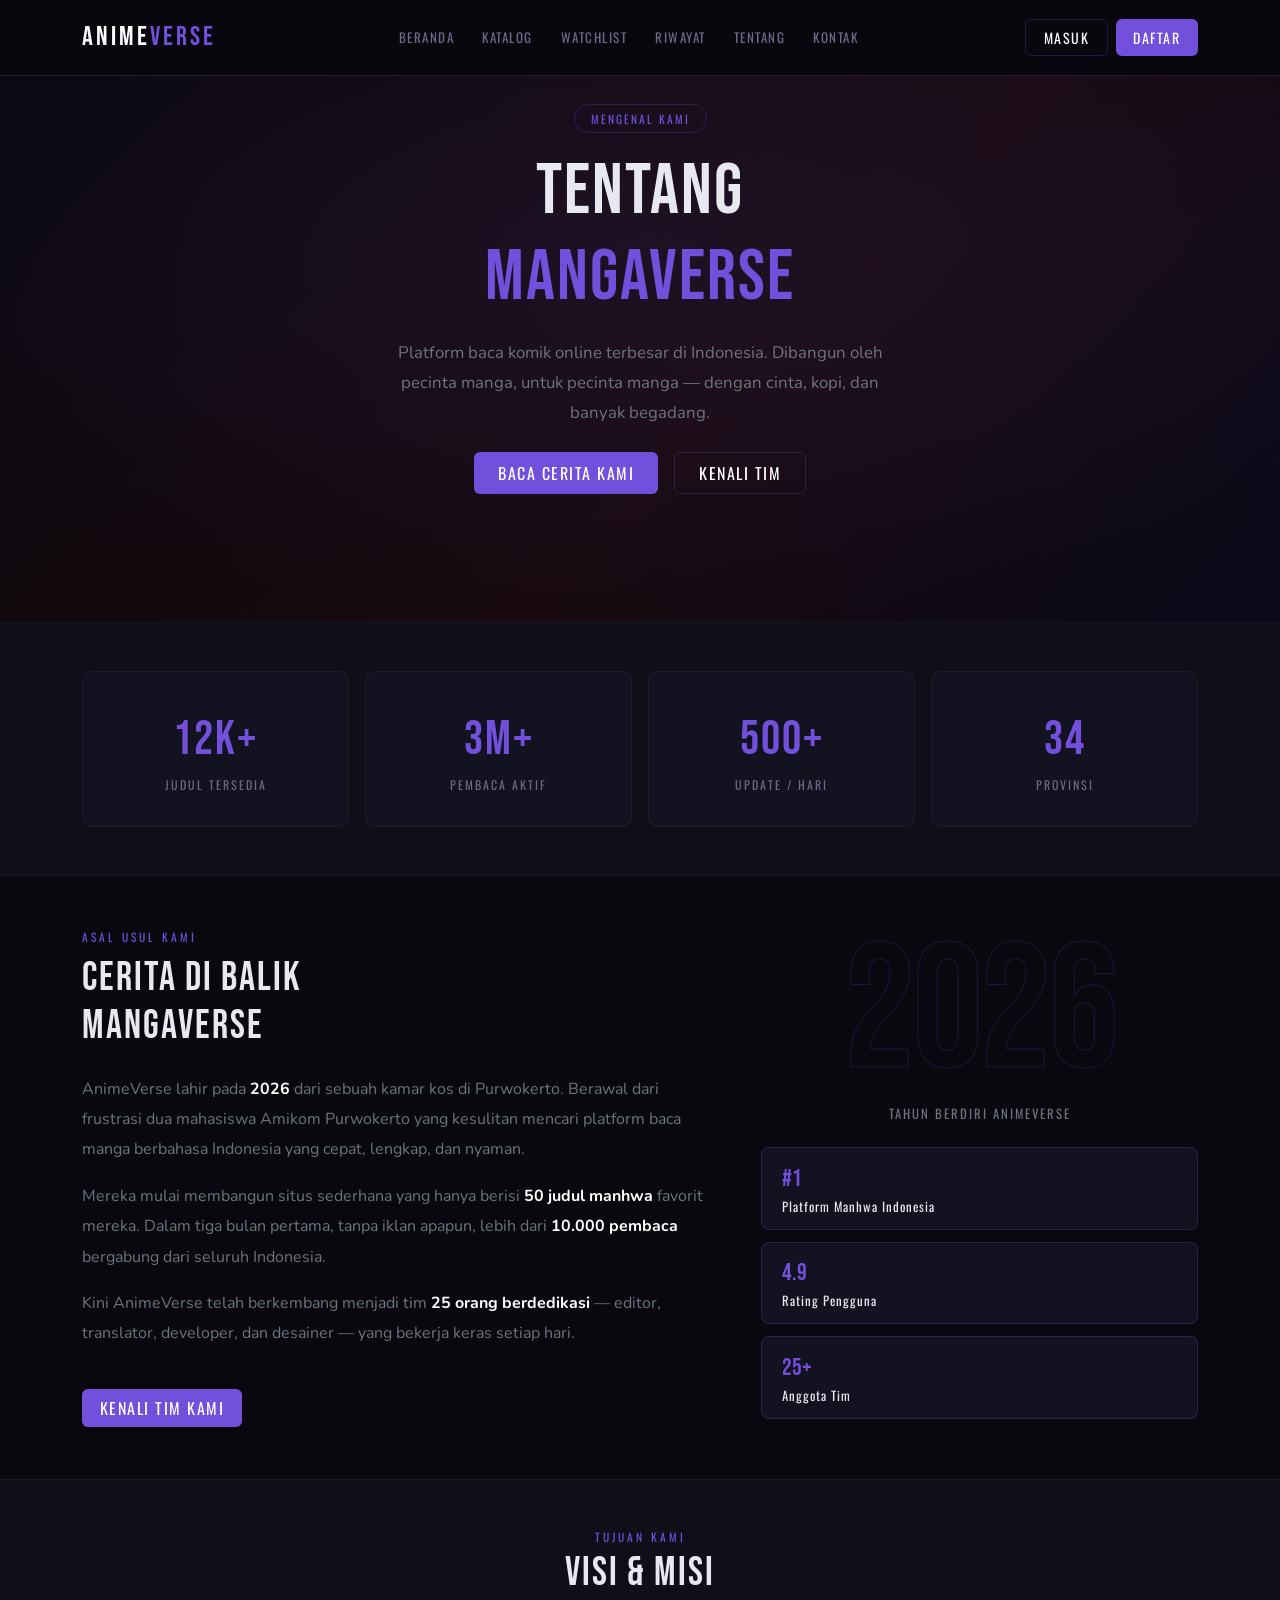
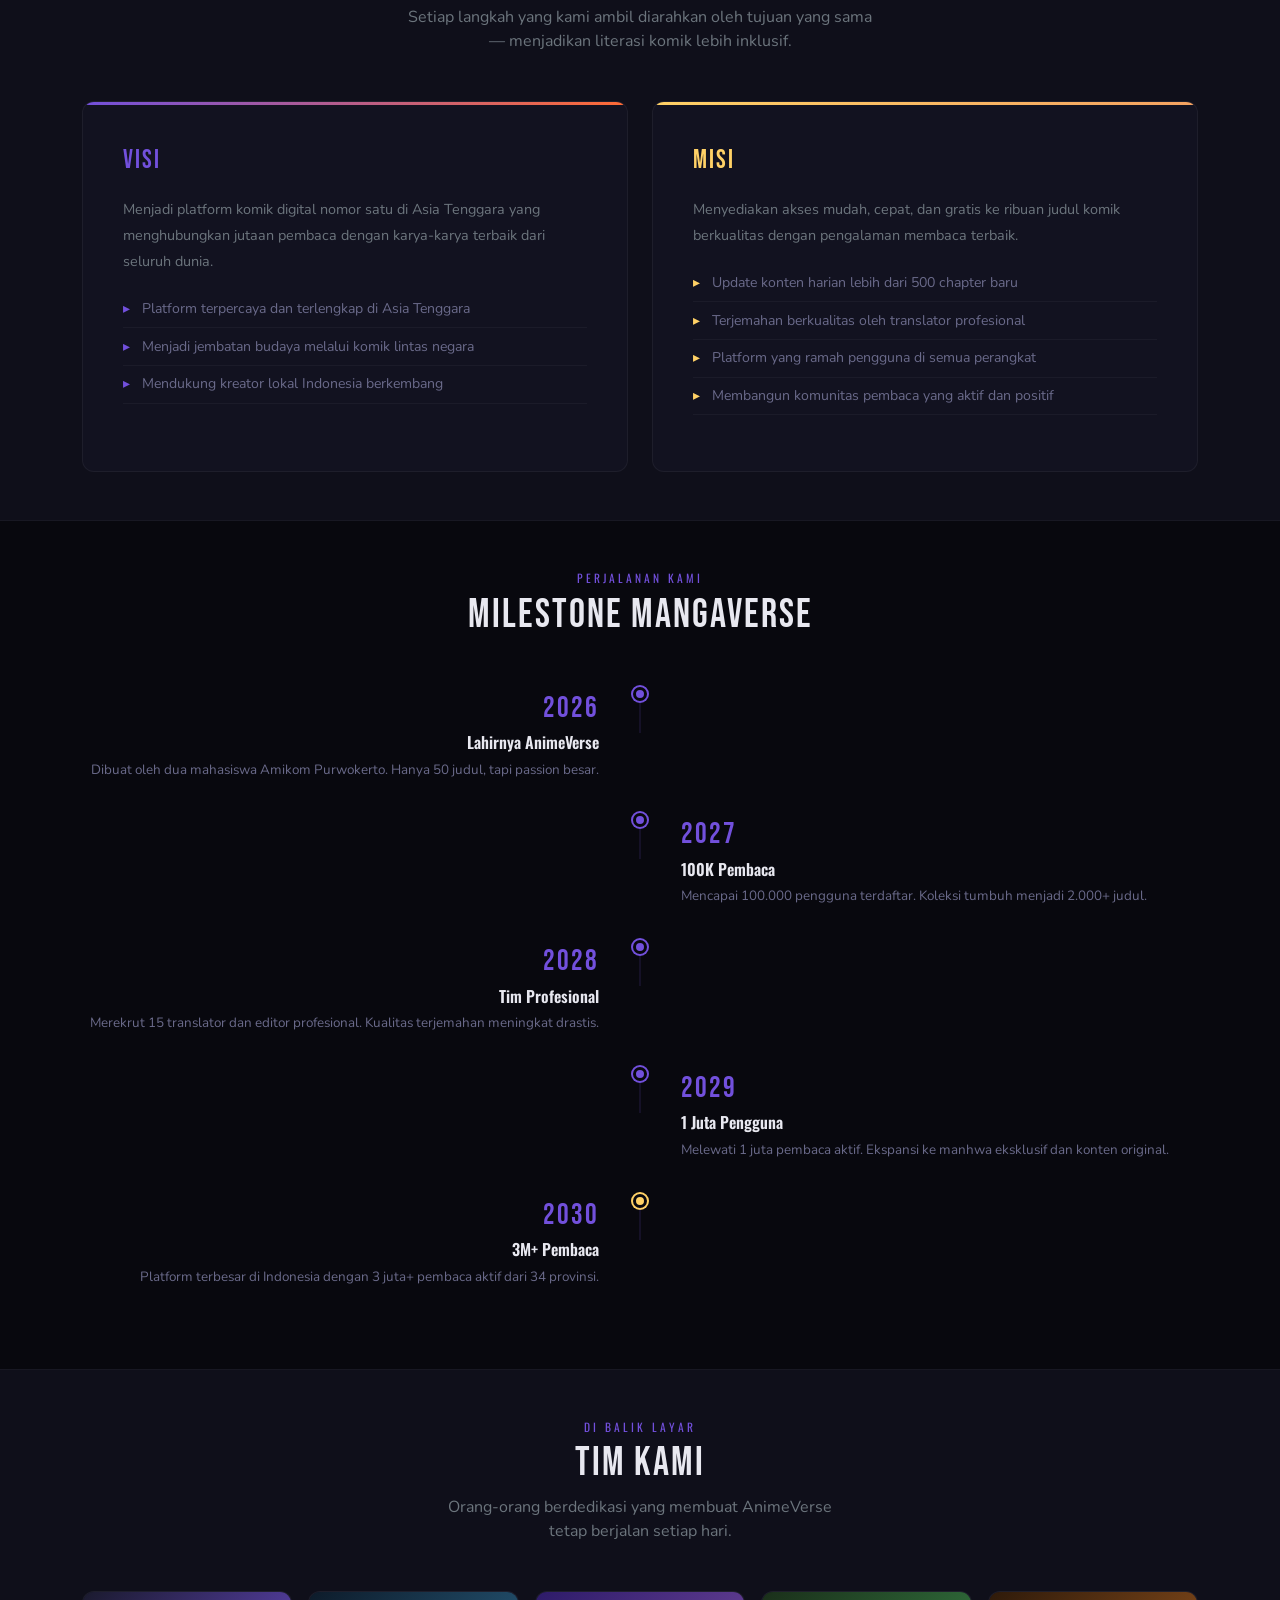
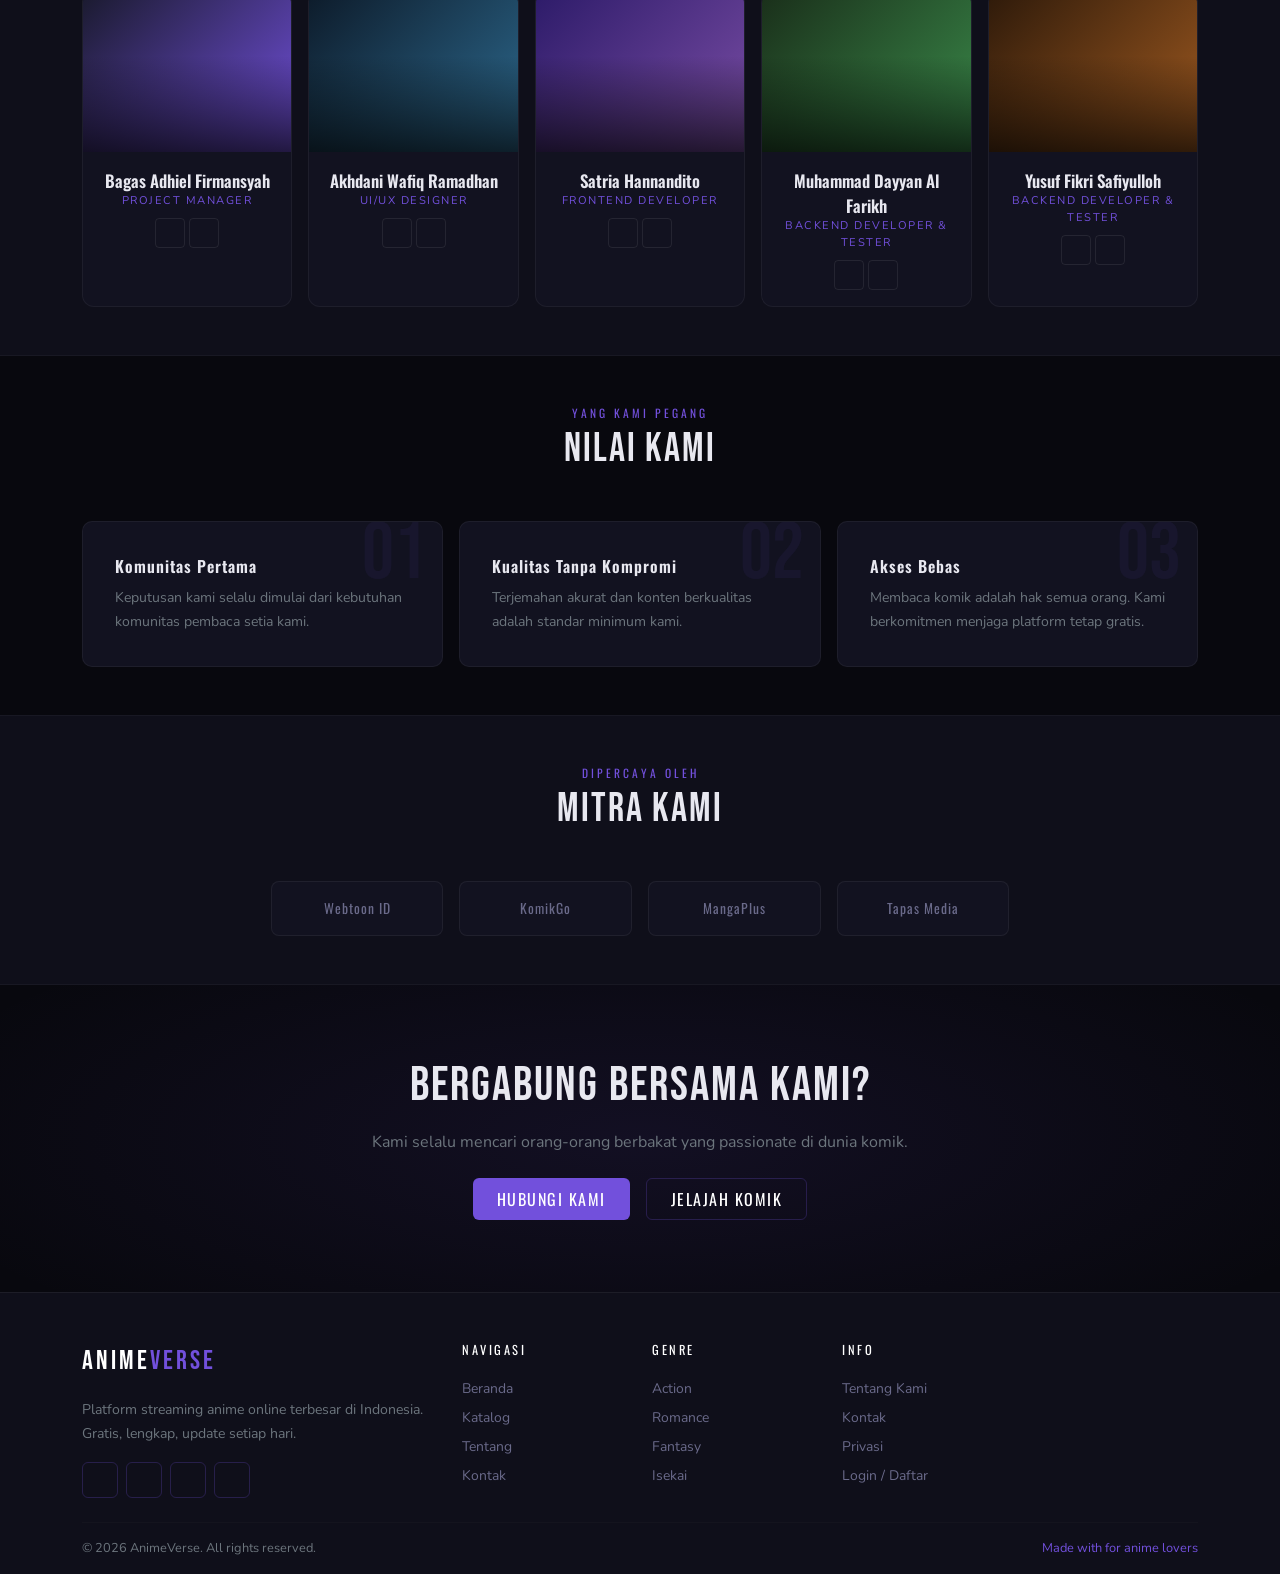
==== commit f2078edf: "Add files via upload" ====
--- a/about.html
+++ b/about.html
@@ -21,9 +21,10 @@
     <div class="collapse navbar-collapse" id="navMenu">
             <ul class="navbar-nav mx-auto gap-lg-1">
         <li class="nav-item"><a class="nav-link" href="index.html">Beranda</a></li>
+        <li class="nav-item"><a class="nav-link" href="katalog.html">Katalog</a></li>
         <li class="nav-item"><a class="nav-link" href="watchlist.html">Watchlist</a></li>
         <li class="nav-item"><a class="nav-link" href="history.html">Riwayat</a></li>
-        <li class="nav-item"><a class="nav-link active" href="about.html">Tentang</a></li>
+        <li class="nav-item"><a class="nav-link" href="about.html">Tentang</a></li>
         <li class="nav-item"><a class="nav-link" href="kontak.html">Kontak</a></li>
       </ul>
       <div class="d-flex gap-2 mt-2 mt-lg-0">
@@ -41,10 +42,10 @@
   <div class="container py-5">
     <div class="hero-chip mb-3" data-reveal> Mengenal Kami</div>
     <h1 class="display-2 mb-3" data-reveal data-delay="100">
-      TENTANG<br><span style="color:var(--mv-red)">ANIMEVERSE</span>
+      TENTANG<br><span style="color:var(--mv-red)">MANGAVERSE</span>
     </h1>
     <p class="text-secondary mb-4 mx-auto" style="max-width:520px;font-size:1.05rem;line-height:1.8" data-reveal data-delay="200">
-      Platform streaming anime online terbesar di Indonesia. Dibangun oleh pecinta anime, untuk pecinta anime — dengan cinta, kopi, dan banyak begadang.
+      Platform baca komik online terbesar di Indonesia. Dibangun oleh pecinta manga, untuk pecinta manga — dengan cinta, kopi, dan banyak begadang.
     </p>
     <div class="d-flex gap-3 justify-content-center flex-wrap" data-reveal data-delay="250">
       <a href="#cerita" class="btn btn-mv-primary px-4 py-2">
@@ -65,14 +66,14 @@
         <div class="stat-card">
           
           <div class="stat-big">12K+</div>
-          <div class="stat-lbl">Judul Anime</div>
+          <div class="stat-lbl">Judul Tersedia</div>
         </div>
       </div>
       <div class="col-6 col-md-3" data-reveal data-delay="200">
         <div class="stat-card">
           
           <div class="stat-big">3M+</div>
-          <div class="stat-lbl">Penonton Aktif</div>
+          <div class="stat-lbl">Pembaca Aktif</div>
         </div>
       </div>
       <div class="col-6 col-md-3" data-reveal data-delay="300">
@@ -99,15 +100,15 @@
     <div class="row align-items-center g-5">
       <div class="col-lg-7" data-reveal>
         <div class="label-text mb-2"> Asal Usul Kami</div>
-        <h2 class="display-6 mb-4">CERITA DI BALIK<br>ANIMEVERSE</h2>
+        <h2 class="display-6 mb-4">CERITA DI BALIK<br>MANGAVERSE</h2>
         <p class="text-secondary" style="line-height:1.9">
-          AnimeVerse lahir pada <strong class="text-white">2026</strong> dari sebuah kamar kos di Purwokerto. Berawal dari frustrasi dua mahasiswa Amikom Purwokerto yang kesulitan mencari platform streaming anime berbahasa Indonesia yang cepat, lengkap, dan nyaman.
+          AnimeVerse lahir pada <strong class="text-white">2026</strong> dari sebuah kamar kos di Purwokerto. Berawal dari frustrasi dua mahasiswa Amikom Purwokerto yang kesulitan mencari platform baca manga berbahasa Indonesia yang cepat, lengkap, dan nyaman.
         </p>
         <p class="text-secondary mt-3" style="line-height:1.9">
-          Mereka mulai membangun situs sederhana yang hanya berisi <strong class="text-white">50 judul anime</strong> favorit mereka. Dalam tiga bulan pertama, tanpa iklan apapun, lebih dari <strong class="text-white">10.000 penonton</strong> bergabung dari seluruh Indonesia.
+          Mereka mulai membangun situs sederhana yang hanya berisi <strong class="text-white">50 judul manhwa</strong> favorit mereka. Dalam tiga bulan pertama, tanpa iklan apapun, lebih dari <strong class="text-white">10.000 pembaca</strong> bergabung dari seluruh Indonesia.
         </p>
         <p class="text-secondary mt-3" style="line-height:1.9">
-          Kini AnimeVerse telah berkembang menjadi tim <strong class="text-white">25 orang berdedikasi</strong> — kurator konten, subtitle editor, developer, dan desainer — yang bekerja keras setiap hari.
+          Kini AnimeVerse telah berkembang menjadi tim <strong class="text-white">25 orang berdedikasi</strong> — editor, translator, developer, dan desainer — yang bekerja keras setiap hari.
         </p>
         <a href="#tim" class="btn btn-mv-primary mt-4">
           Kenali Tim Kami 
@@ -122,7 +123,7 @@
           
           <div>
             <div class="story-badge-num">#1</div>
-            <div class="story-badge-text">Platform Anime Indonesia</div>
+            <div class="story-badge-text">Platform Manhwa Indonesia</div>
           </div>
         </div>
         <div class="story-badge">
@@ -150,18 +151,18 @@
     <div class="label-text mb-1" data-reveal> Tujuan Kami</div>
     <h2 class="display-6 mb-2" data-reveal data-delay="100">VISI &amp; MISI</h2>
     <p class="text-secondary mb-5 mx-auto" style="max-width:480px" data-reveal data-delay="150">
-      Setiap langkah yang kami ambil diarahkan oleh tujuan yang sama — menjadikan streaming anime lebih inklusif.
+      Setiap langkah yang kami ambil diarahkan oleh tujuan yang sama — menjadikan literasi komik lebih inklusif.
     </p>
     <div class="row g-4 text-start">
       <div class="col-md-6" data-reveal data-delay="100">
         <div class="vm-card vision">
           
           <div class="vm-title">VISI</div>
-          <p class="text-secondary" style="font-size:.9rem;line-height:1.8">Menjadi platform streaming anime digital nomor satu di Asia Tenggara yang menghubungkan jutaan penonton dengan karya-karya terbaik dari seluruh dunia.</p>
+          <p class="text-secondary" style="font-size:.9rem;line-height:1.8">Menjadi platform komik digital nomor satu di Asia Tenggara yang menghubungkan jutaan pembaca dengan karya-karya terbaik dari seluruh dunia.</p>
           <ul class="vm-list">
             <li>Platform terpercaya dan terlengkap di Asia Tenggara</li>
-            <li>Menjadi jembatan budaya melalui anime lintas negara</li>
-            <li>Mendukung komunitas anime Indonesia berkembang</li>
+            <li>Menjadi jembatan budaya melalui komik lintas negara</li>
+            <li>Mendukung kreator lokal Indonesia berkembang</li>
           </ul>
         </div>
       </div>
@@ -169,12 +170,12 @@
         <div class="vm-card misi">
           
           <div class="vm-title">MISI</div>
-          <p class="text-secondary" style="font-size:.9rem;line-height:1.8">Menyediakan akses mudah, cepat, dan gratis ke ribuan judul anime berkualitas dengan pengalaman streaming terbaik.</p>
+          <p class="text-secondary" style="font-size:.9rem;line-height:1.8">Menyediakan akses mudah, cepat, dan gratis ke ribuan judul komik berkualitas dengan pengalaman membaca terbaik.</p>
           <ul class="vm-list">
-            <li>Update konten harian dengan episode terbaru</li>
-            <li>Subtitle Indonesia berkualitas oleh tim profesional</li>
+            <li>Update konten harian lebih dari 500 chapter baru</li>
+            <li>Terjemahan berkualitas oleh translator profesional</li>
             <li>Platform yang ramah pengguna di semua perangkat</li>
-            <li>Membangun komunitas penonton yang aktif dan positif</li>
+            <li>Membangun komunitas pembaca yang aktif dan positif</li>
           </ul>
         </div>
       </div>
@@ -187,13 +188,13 @@
   <div class="container">
     <div class="text-center mb-5" data-reveal>
       <div class="label-text mb-1"> Perjalanan Kami</div>
-      <h2 class="display-6">MILESTONE ANIMEVERSE</h2>
+      <h2 class="display-6">MILESTONE MANGAVERSE</h2>
     </div>
     <div class="tl-item" data-reveal>
       <div class="text-end">
         <div class="tl-year">2026</div>
         <div class="tl-title-mv">Lahirnya AnimeVerse</div>
-        <div class="tl-desc">Dibuat oleh dua mahasiswa Amikom Purwokerto. Hanya 50 judul anime, tapi passion besar.</div>
+        <div class="tl-desc">Dibuat oleh dua mahasiswa Amikom Purwokerto. Hanya 50 judul, tapi passion besar.</div>
       </div>
       <div class="tl-line"><div class="tl-dot"></div></div>
       <div></div>
@@ -203,15 +204,15 @@
       <div class="tl-line"><div class="tl-dot"></div></div>
       <div>
         <div class="tl-year">2027</div>
-        <div class="tl-title-mv">100K Penonton</div>
-        <div class="tl-desc">Mencapai 100.000 pengguna terdaftar. Koleksi anime tumbuh menjadi 2.000+ judul.</div>
+        <div class="tl-title-mv">100K Pembaca</div>
+        <div class="tl-desc">Mencapai 100.000 pengguna terdaftar. Koleksi tumbuh menjadi 2.000+ judul.</div>
       </div>
     </div>
     <div class="tl-item" data-reveal data-delay="200">
       <div class="text-end">
         <div class="tl-year">2028</div>
         <div class="tl-title-mv">Tim Profesional</div>
-        <div class="tl-desc">Merekrut 15 subtitle editor dan kurator anime profesional. Kualitas subtitle meningkat drastis.</div>
+        <div class="tl-desc">Merekrut 15 translator dan editor profesional. Kualitas terjemahan meningkat drastis.</div>
       </div>
       <div class="tl-line"><div class="tl-dot"></div></div>
       <div></div>
@@ -222,14 +223,14 @@
       <div>
         <div class="tl-year">2029</div>
         <div class="tl-title-mv">1 Juta Pengguna</div>
-        <div class="tl-desc">Melewati 1 juta penonton aktif. Ekspansi ke anime eksklusif dan simulcast season terbaru.</div>
+        <div class="tl-desc">Melewati 1 juta pembaca aktif. Ekspansi ke manhwa eksklusif dan konten original.</div>
       </div>
     </div>
     <div class="tl-item" data-reveal data-delay="400">
       <div class="text-end">
         <div class="tl-year">2030</div>
         <div class="tl-title-mv">3M+ Pembaca</div>
-        <div class="tl-desc">Platform streaming anime terbesar di Indonesia dengan 3 juta+ penonton aktif dari 34 provinsi.</div>
+        <div class="tl-desc">Platform terbesar di Indonesia dengan 3 juta+ pembaca aktif dari 34 provinsi.</div>
       </div>
       <div class="tl-line" style="--bs-after-display:none"><div class="tl-dot" style="background:var(--mv-gold);box-shadow:0 0 0 2px var(--mv-gold)"></div></div>
       <div></div>
@@ -328,7 +329,7 @@
           <div class="value-num">01</div>
           
           <div class="value-title">Komunitas Pertama</div>
-          <p class="text-secondary mb-0" style="font-size:.88rem;line-height:1.7">Keputusan kami selalu dimulai dari kebutuhan komunitas penonton setia kami.</p>
+          <p class="text-secondary mb-0" style="font-size:.88rem;line-height:1.7">Keputusan kami selalu dimulai dari kebutuhan komunitas pembaca setia kami.</p>
         </div>
       </div>
       <div class="col-md-4" data-reveal data-delay="200">
@@ -336,7 +337,7 @@
           <div class="value-num">02</div>
           
           <div class="value-title">Kualitas Tanpa Kompromi</div>
-          <p class="text-secondary mb-0" style="font-size:.88rem;line-height:1.7">Subtitle akurat dan streaming berkualitas adalah standar minimum kami.</p>
+          <p class="text-secondary mb-0" style="font-size:.88rem;line-height:1.7">Terjemahan akurat dan konten berkualitas adalah standar minimum kami.</p>
         </div>
       </div>
       <div class="col-md-4" data-reveal data-delay="300">
@@ -344,7 +345,7 @@
           <div class="value-num">03</div>
           
           <div class="value-title">Akses Bebas</div>
-          <p class="text-secondary mb-0" style="font-size:.88rem;line-height:1.7">Menonton anime adalah hak semua orang. Kami berkomitmen menjaga platform tetap gratis.</p>
+          <p class="text-secondary mb-0" style="font-size:.88rem;line-height:1.7">Membaca komik adalah hak semua orang. Kami berkomitmen menjaga platform tetap gratis.</p>
         </div>
       </div>
     </div>
@@ -389,13 +390,13 @@
 <section class="cta-section py-5 text-center">
   <div class="container py-4" data-reveal>
     <h2 class="display-5 mb-3">BERGABUNG BERSAMA KAMI?</h2>
-    <p class="text-secondary mb-4">Kami selalu mencari orang-orang berbakat yang passionate di dunia anime.</p>
+    <p class="text-secondary mb-4">Kami selalu mencari orang-orang berbakat yang passionate di dunia komik.</p>
     <div class="d-flex gap-3 justify-content-center flex-wrap">
       <a href="kontak.html" class="btn btn-mv-primary px-4 py-2">
          Hubungi Kami
       </a>
-      <a href="index.html" class="btn btn-mv-outline px-4 py-2">
-         Mulai Nonton
+      <a href="katalog.html" class="btn btn-mv-outline px-4 py-2">
+         Jelajah Komik
       </a>
     </div>
   </div>
@@ -418,8 +419,7 @@
       <div class="col-6 col-lg-2">
         <div class="footer-heading">Navigasi</div>
         <a href="index.html" class="footer-link">Beranda</a>
-        <a href="watchlist.html" class="footer-link">Watchlist</a>
-        <a href="history.html" class="footer-link">Riwayat</a>
+        <a href="katalog.html" class="footer-link">Katalog</a>
         <a href="about.html" class="footer-link">Tentang</a>
         <a href="kontak.html" class="footer-link">Kontak</a>
       </div>
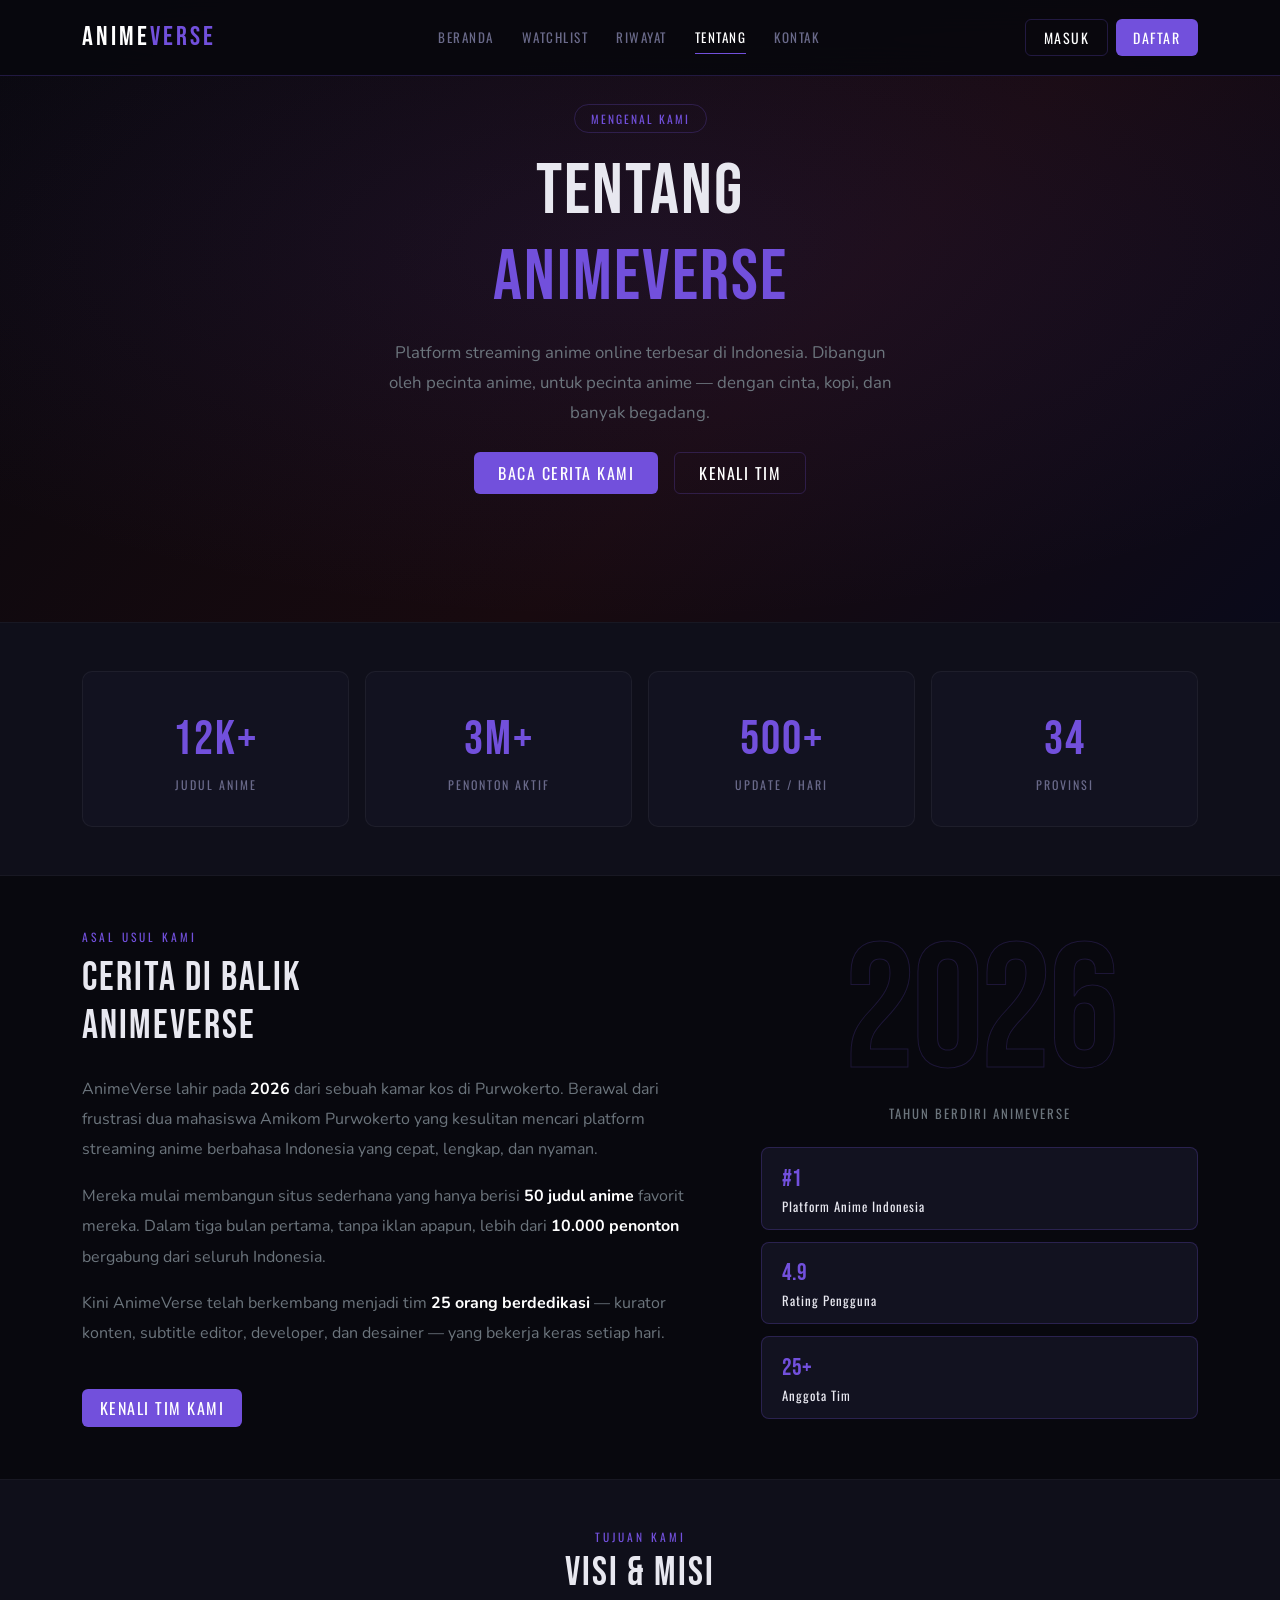
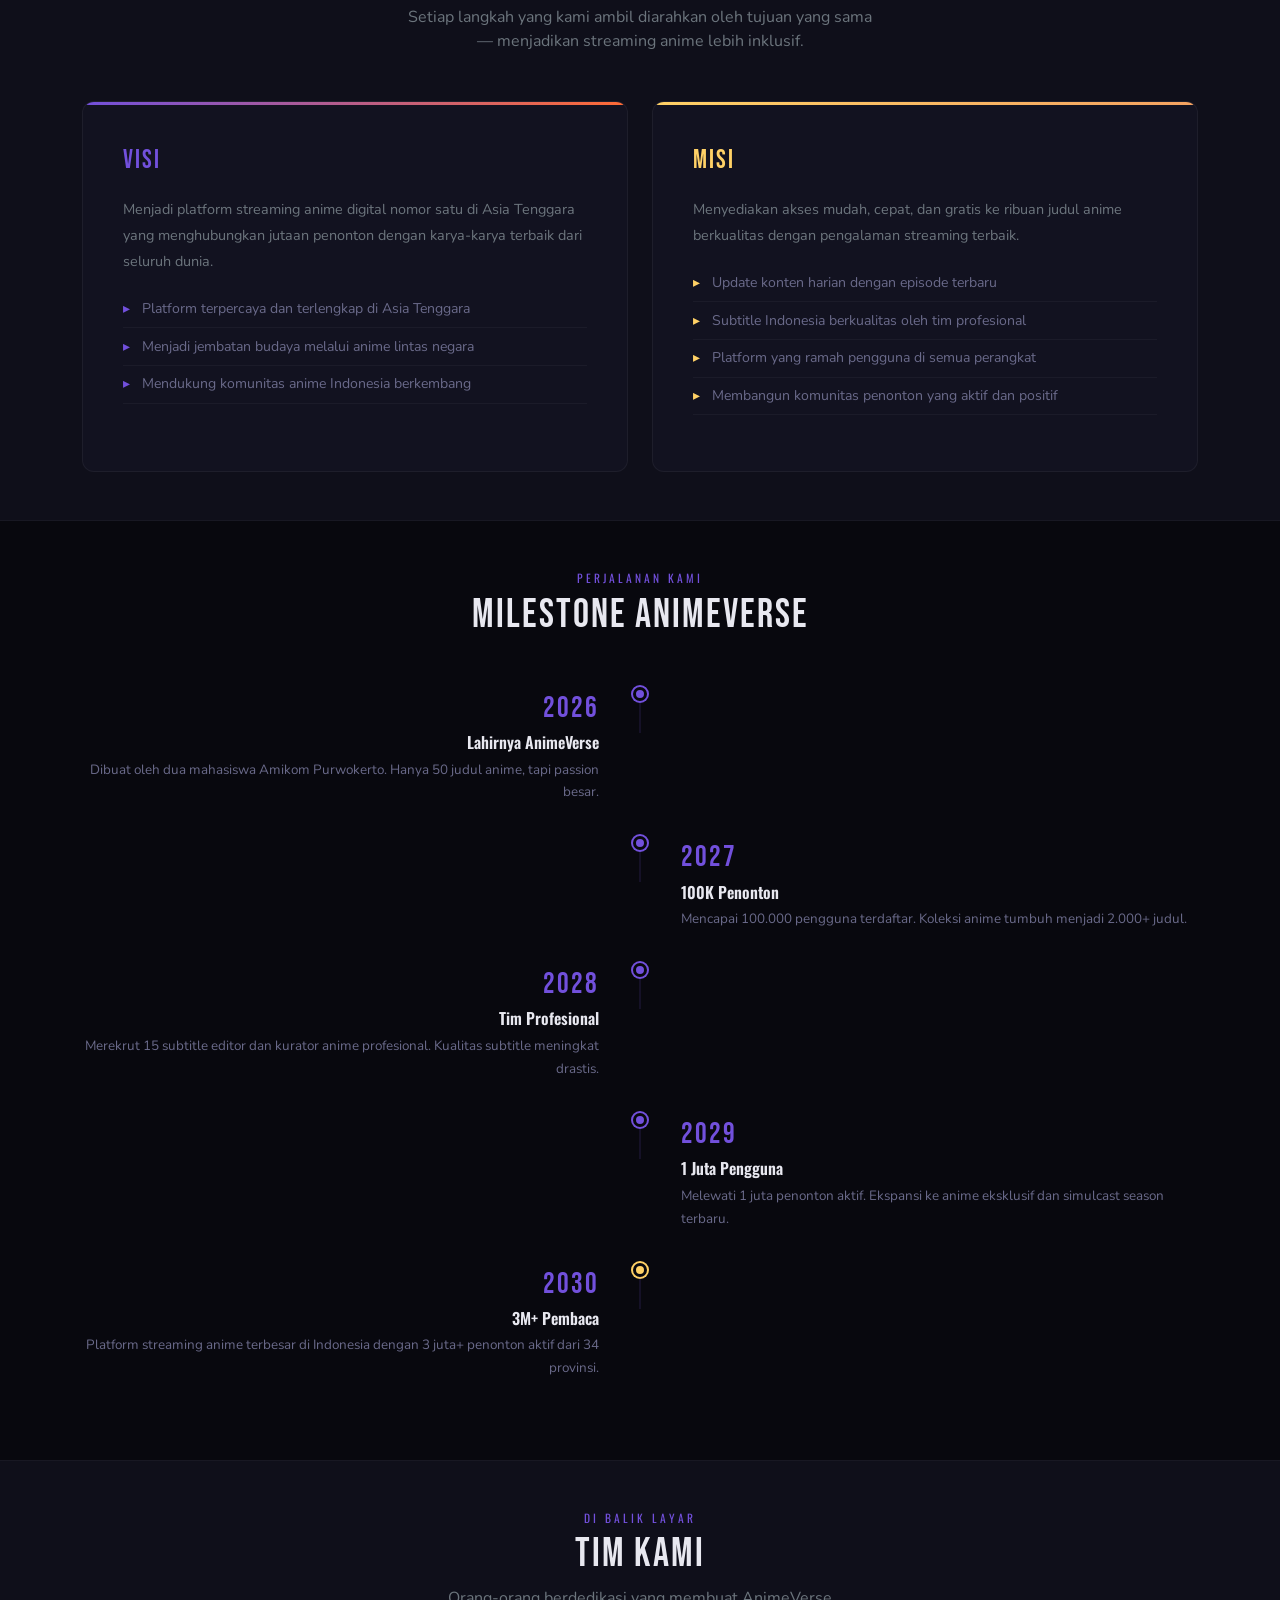
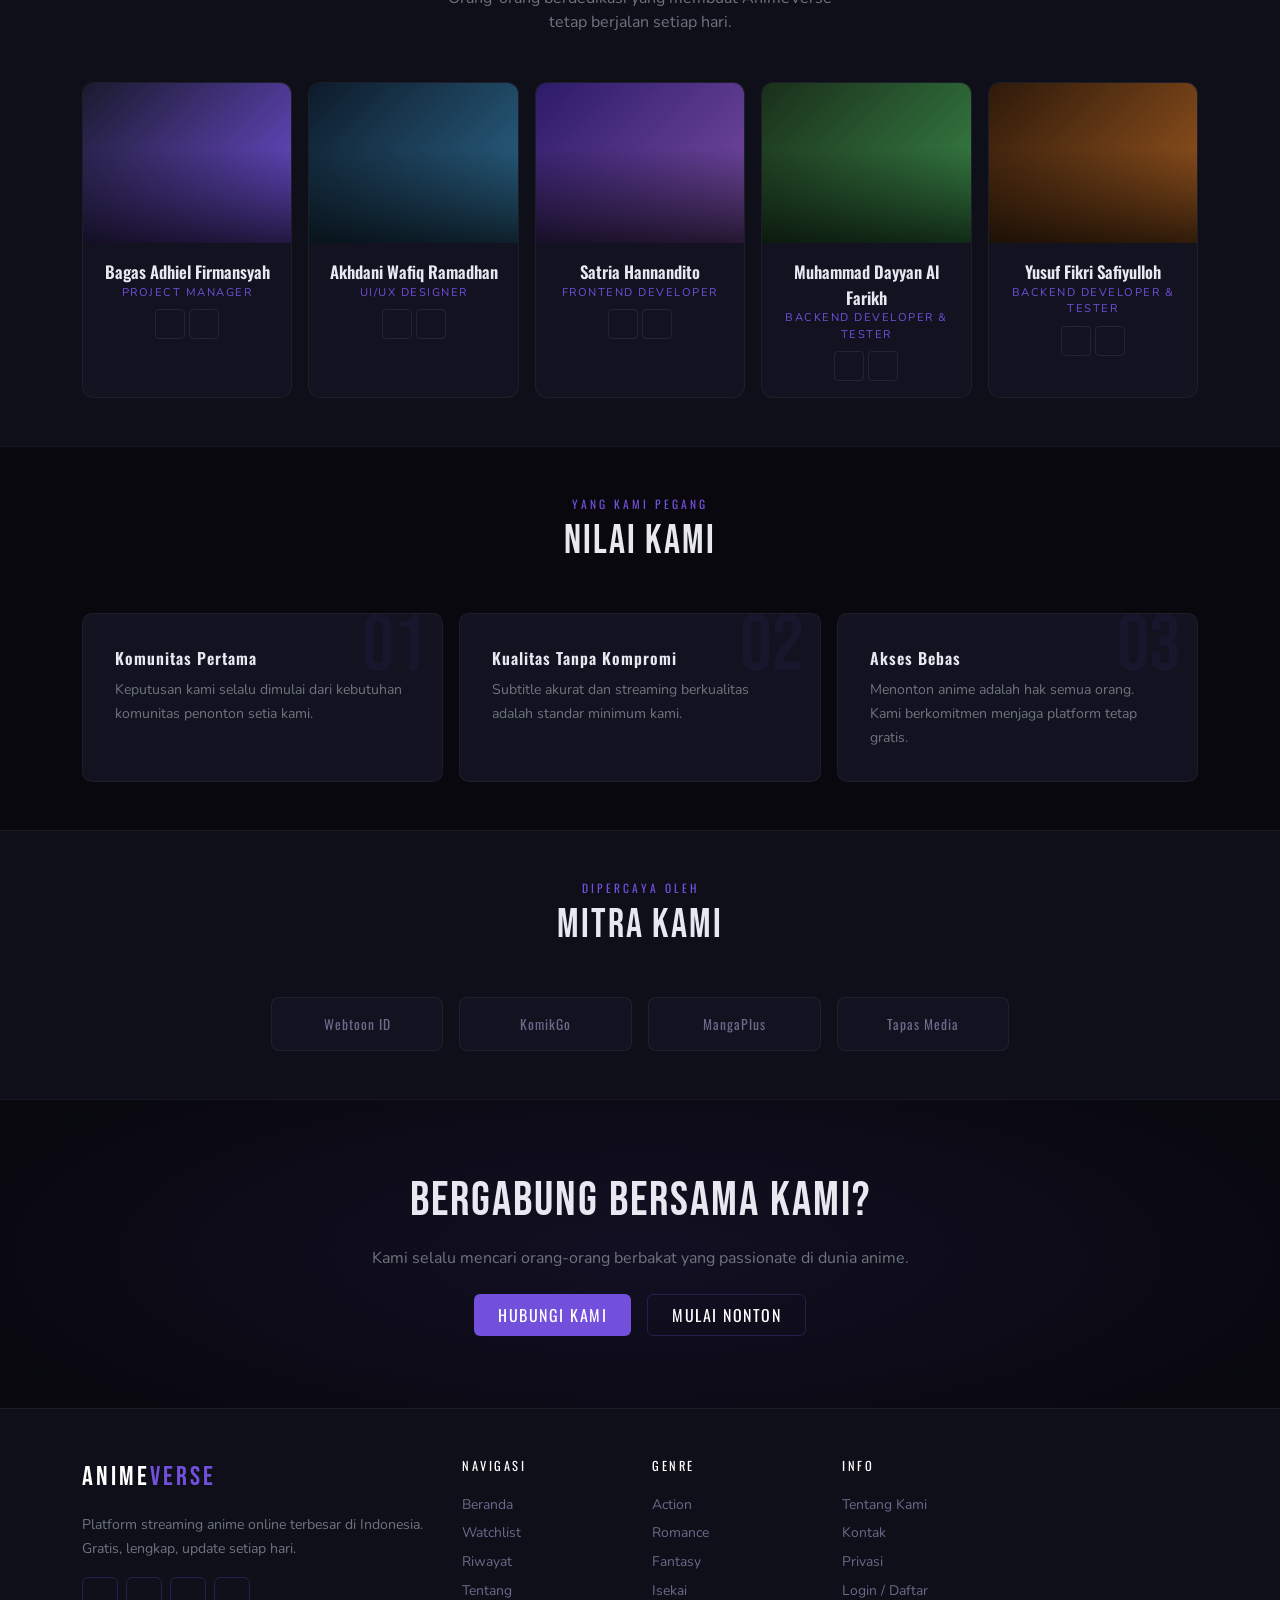
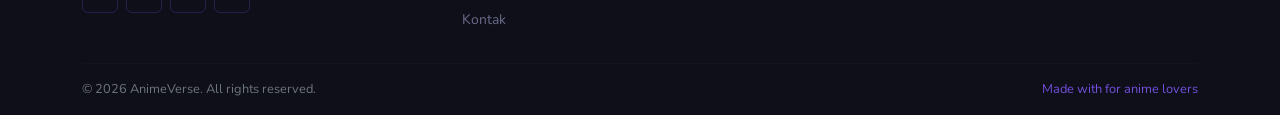
==== commit be33ca40: "Add files via upload" ====
--- a/about.html
+++ b/about.html
@@ -21,10 +21,9 @@
     <div class="collapse navbar-collapse" id="navMenu">
             <ul class="navbar-nav mx-auto gap-lg-1">
         <li class="nav-item"><a class="nav-link" href="index.html">Beranda</a></li>
-        <li class="nav-item"><a class="nav-link" href="katalog.html">Katalog</a></li>
         <li class="nav-item"><a class="nav-link" href="watchlist.html">Watchlist</a></li>
         <li class="nav-item"><a class="nav-link" href="history.html">Riwayat</a></li>
-        <li class="nav-item"><a class="nav-link" href="about.html">Tentang</a></li>
+        <li class="nav-item"><a class="nav-link active" href="about.html">Tentang</a></li>
         <li class="nav-item"><a class="nav-link" href="kontak.html">Kontak</a></li>
       </ul>
       <div class="d-flex gap-2 mt-2 mt-lg-0">
@@ -42,10 +41,10 @@
   <div class="container py-5">
     <div class="hero-chip mb-3" data-reveal> Mengenal Kami</div>
     <h1 class="display-2 mb-3" data-reveal data-delay="100">
-      TENTANG<br><span style="color:var(--mv-red)">MANGAVERSE</span>
+      TENTANG<br><span style="color:var(--mv-red)">ANIMEVERSE</span>
     </h1>
     <p class="text-secondary mb-4 mx-auto" style="max-width:520px;font-size:1.05rem;line-height:1.8" data-reveal data-delay="200">
-      Platform baca komik online terbesar di Indonesia. Dibangun oleh pecinta manga, untuk pecinta manga — dengan cinta, kopi, dan banyak begadang.
+      Platform streaming anime online terbesar di Indonesia. Dibangun oleh pecinta anime, untuk pecinta anime — dengan cinta, kopi, dan banyak begadang.
     </p>
     <div class="d-flex gap-3 justify-content-center flex-wrap" data-reveal data-delay="250">
       <a href="#cerita" class="btn btn-mv-primary px-4 py-2">
@@ -66,14 +65,14 @@
         <div class="stat-card">
           
           <div class="stat-big">12K+</div>
-          <div class="stat-lbl">Judul Tersedia</div>
+          <div class="stat-lbl">Judul Anime</div>
         </div>
       </div>
       <div class="col-6 col-md-3" data-reveal data-delay="200">
         <div class="stat-card">
           
           <div class="stat-big">3M+</div>
-          <div class="stat-lbl">Pembaca Aktif</div>
+          <div class="stat-lbl">Penonton Aktif</div>
         </div>
       </div>
       <div class="col-6 col-md-3" data-reveal data-delay="300">
@@ -100,15 +99,15 @@
     <div class="row align-items-center g-5">
       <div class="col-lg-7" data-reveal>
         <div class="label-text mb-2"> Asal Usul Kami</div>
-        <h2 class="display-6 mb-4">CERITA DI BALIK<br>MANGAVERSE</h2>
+        <h2 class="display-6 mb-4">CERITA DI BALIK<br>ANIMEVERSE</h2>
         <p class="text-secondary" style="line-height:1.9">
-          AnimeVerse lahir pada <strong class="text-white">2026</strong> dari sebuah kamar kos di Purwokerto. Berawal dari frustrasi dua mahasiswa Amikom Purwokerto yang kesulitan mencari platform baca manga berbahasa Indonesia yang cepat, lengkap, dan nyaman.
+          AnimeVerse lahir pada <strong class="text-white">2026</strong> dari sebuah kamar kos di Purwokerto. Berawal dari frustrasi dua mahasiswa Amikom Purwokerto yang kesulitan mencari platform streaming anime berbahasa Indonesia yang cepat, lengkap, dan nyaman.
         </p>
         <p class="text-secondary mt-3" style="line-height:1.9">
-          Mereka mulai membangun situs sederhana yang hanya berisi <strong class="text-white">50 judul manhwa</strong> favorit mereka. Dalam tiga bulan pertama, tanpa iklan apapun, lebih dari <strong class="text-white">10.000 pembaca</strong> bergabung dari seluruh Indonesia.
+          Mereka mulai membangun situs sederhana yang hanya berisi <strong class="text-white">50 judul anime</strong> favorit mereka. Dalam tiga bulan pertama, tanpa iklan apapun, lebih dari <strong class="text-white">10.000 penonton</strong> bergabung dari seluruh Indonesia.
         </p>
         <p class="text-secondary mt-3" style="line-height:1.9">
-          Kini AnimeVerse telah berkembang menjadi tim <strong class="text-white">25 orang berdedikasi</strong> — editor, translator, developer, dan desainer — yang bekerja keras setiap hari.
+          Kini AnimeVerse telah berkembang menjadi tim <strong class="text-white">25 orang berdedikasi</strong> — kurator konten, subtitle editor, developer, dan desainer — yang bekerja keras setiap hari.
         </p>
         <a href="#tim" class="btn btn-mv-primary mt-4">
           Kenali Tim Kami 
@@ -123,7 +122,7 @@
           
           <div>
             <div class="story-badge-num">#1</div>
-            <div class="story-badge-text">Platform Manhwa Indonesia</div>
+            <div class="story-badge-text">Platform Anime Indonesia</div>
           </div>
         </div>
         <div class="story-badge">
@@ -151,18 +150,18 @@
     <div class="label-text mb-1" data-reveal> Tujuan Kami</div>
     <h2 class="display-6 mb-2" data-reveal data-delay="100">VISI &amp; MISI</h2>
     <p class="text-secondary mb-5 mx-auto" style="max-width:480px" data-reveal data-delay="150">
-      Setiap langkah yang kami ambil diarahkan oleh tujuan yang sama — menjadikan literasi komik lebih inklusif.
+      Setiap langkah yang kami ambil diarahkan oleh tujuan yang sama — menjadikan streaming anime lebih inklusif.
     </p>
     <div class="row g-4 text-start">
       <div class="col-md-6" data-reveal data-delay="100">
         <div class="vm-card vision">
           
           <div class="vm-title">VISI</div>
-          <p class="text-secondary" style="font-size:.9rem;line-height:1.8">Menjadi platform komik digital nomor satu di Asia Tenggara yang menghubungkan jutaan pembaca dengan karya-karya terbaik dari seluruh dunia.</p>
+          <p class="text-secondary" style="font-size:.9rem;line-height:1.8">Menjadi platform streaming anime digital nomor satu di Asia Tenggara yang menghubungkan jutaan penonton dengan karya-karya terbaik dari seluruh dunia.</p>
           <ul class="vm-list">
             <li>Platform terpercaya dan terlengkap di Asia Tenggara</li>
-            <li>Menjadi jembatan budaya melalui komik lintas negara</li>
-            <li>Mendukung kreator lokal Indonesia berkembang</li>
+            <li>Menjadi jembatan budaya melalui anime lintas negara</li>
+            <li>Mendukung komunitas anime Indonesia berkembang</li>
           </ul>
         </div>
       </div>
@@ -170,12 +169,12 @@
         <div class="vm-card misi">
           
           <div class="vm-title">MISI</div>
-          <p class="text-secondary" style="font-size:.9rem;line-height:1.8">Menyediakan akses mudah, cepat, dan gratis ke ribuan judul komik berkualitas dengan pengalaman membaca terbaik.</p>
+          <p class="text-secondary" style="font-size:.9rem;line-height:1.8">Menyediakan akses mudah, cepat, dan gratis ke ribuan judul anime berkualitas dengan pengalaman streaming terbaik.</p>
           <ul class="vm-list">
-            <li>Update konten harian lebih dari 500 chapter baru</li>
-            <li>Terjemahan berkualitas oleh translator profesional</li>
+            <li>Update konten harian dengan episode terbaru</li>
+            <li>Subtitle Indonesia berkualitas oleh tim profesional</li>
             <li>Platform yang ramah pengguna di semua perangkat</li>
-            <li>Membangun komunitas pembaca yang aktif dan positif</li>
+            <li>Membangun komunitas penonton yang aktif dan positif</li>
           </ul>
         </div>
       </div>
@@ -188,13 +187,13 @@
   <div class="container">
     <div class="text-center mb-5" data-reveal>
       <div class="label-text mb-1"> Perjalanan Kami</div>
-      <h2 class="display-6">MILESTONE MANGAVERSE</h2>
+      <h2 class="display-6">MILESTONE ANIMEVERSE</h2>
     </div>
     <div class="tl-item" data-reveal>
       <div class="text-end">
         <div class="tl-year">2026</div>
         <div class="tl-title-mv">Lahirnya AnimeVerse</div>
-        <div class="tl-desc">Dibuat oleh dua mahasiswa Amikom Purwokerto. Hanya 50 judul, tapi passion besar.</div>
+        <div class="tl-desc">Dibuat oleh dua mahasiswa Amikom Purwokerto. Hanya 50 judul anime, tapi passion besar.</div>
       </div>
       <div class="tl-line"><div class="tl-dot"></div></div>
       <div></div>
@@ -204,15 +203,15 @@
       <div class="tl-line"><div class="tl-dot"></div></div>
       <div>
         <div class="tl-year">2027</div>
-        <div class="tl-title-mv">100K Pembaca</div>
-        <div class="tl-desc">Mencapai 100.000 pengguna terdaftar. Koleksi tumbuh menjadi 2.000+ judul.</div>
+        <div class="tl-title-mv">100K Penonton</div>
+        <div class="tl-desc">Mencapai 100.000 pengguna terdaftar. Koleksi anime tumbuh menjadi 2.000+ judul.</div>
       </div>
     </div>
     <div class="tl-item" data-reveal data-delay="200">
       <div class="text-end">
         <div class="tl-year">2028</div>
         <div class="tl-title-mv">Tim Profesional</div>
-        <div class="tl-desc">Merekrut 15 translator dan editor profesional. Kualitas terjemahan meningkat drastis.</div>
+        <div class="tl-desc">Merekrut 15 subtitle editor dan kurator anime profesional. Kualitas subtitle meningkat drastis.</div>
       </div>
       <div class="tl-line"><div class="tl-dot"></div></div>
       <div></div>
@@ -223,14 +222,14 @@
       <div>
         <div class="tl-year">2029</div>
         <div class="tl-title-mv">1 Juta Pengguna</div>
-        <div class="tl-desc">Melewati 1 juta pembaca aktif. Ekspansi ke manhwa eksklusif dan konten original.</div>
+        <div class="tl-desc">Melewati 1 juta penonton aktif. Ekspansi ke anime eksklusif dan simulcast season terbaru.</div>
       </div>
     </div>
     <div class="tl-item" data-reveal data-delay="400">
       <div class="text-end">
         <div class="tl-year">2030</div>
         <div class="tl-title-mv">3M+ Pembaca</div>
-        <div class="tl-desc">Platform terbesar di Indonesia dengan 3 juta+ pembaca aktif dari 34 provinsi.</div>
+        <div class="tl-desc">Platform streaming anime terbesar di Indonesia dengan 3 juta+ penonton aktif dari 34 provinsi.</div>
       </div>
       <div class="tl-line" style="--bs-after-display:none"><div class="tl-dot" style="background:var(--mv-gold);box-shadow:0 0 0 2px var(--mv-gold)"></div></div>
       <div></div>
@@ -329,7 +328,7 @@
           <div class="value-num">01</div>
           
           <div class="value-title">Komunitas Pertama</div>
-          <p class="text-secondary mb-0" style="font-size:.88rem;line-height:1.7">Keputusan kami selalu dimulai dari kebutuhan komunitas pembaca setia kami.</p>
+          <p class="text-secondary mb-0" style="font-size:.88rem;line-height:1.7">Keputusan kami selalu dimulai dari kebutuhan komunitas penonton setia kami.</p>
         </div>
       </div>
       <div class="col-md-4" data-reveal data-delay="200">
@@ -337,7 +336,7 @@
           <div class="value-num">02</div>
           
           <div class="value-title">Kualitas Tanpa Kompromi</div>
-          <p class="text-secondary mb-0" style="font-size:.88rem;line-height:1.7">Terjemahan akurat dan konten berkualitas adalah standar minimum kami.</p>
+          <p class="text-secondary mb-0" style="font-size:.88rem;line-height:1.7">Subtitle akurat dan streaming berkualitas adalah standar minimum kami.</p>
         </div>
       </div>
       <div class="col-md-4" data-reveal data-delay="300">
@@ -345,7 +344,7 @@
           <div class="value-num">03</div>
           
           <div class="value-title">Akses Bebas</div>
-          <p class="text-secondary mb-0" style="font-size:.88rem;line-height:1.7">Membaca komik adalah hak semua orang. Kami berkomitmen menjaga platform tetap gratis.</p>
+          <p class="text-secondary mb-0" style="font-size:.88rem;line-height:1.7">Menonton anime adalah hak semua orang. Kami berkomitmen menjaga platform tetap gratis.</p>
         </div>
       </div>
     </div>
@@ -390,13 +389,13 @@
 <section class="cta-section py-5 text-center">
   <div class="container py-4" data-reveal>
     <h2 class="display-5 mb-3">BERGABUNG BERSAMA KAMI?</h2>
-    <p class="text-secondary mb-4">Kami selalu mencari orang-orang berbakat yang passionate di dunia komik.</p>
+    <p class="text-secondary mb-4">Kami selalu mencari orang-orang berbakat yang passionate di dunia anime.</p>
     <div class="d-flex gap-3 justify-content-center flex-wrap">
       <a href="kontak.html" class="btn btn-mv-primary px-4 py-2">
          Hubungi Kami
       </a>
-      <a href="katalog.html" class="btn btn-mv-outline px-4 py-2">
-         Jelajah Komik
+      <a href="index.html" class="btn btn-mv-outline px-4 py-2">
+         Mulai Nonton
       </a>
     </div>
   </div>
@@ -419,7 +418,8 @@
       <div class="col-6 col-lg-2">
         <div class="footer-heading">Navigasi</div>
         <a href="index.html" class="footer-link">Beranda</a>
-        <a href="katalog.html" class="footer-link">Katalog</a>
+        <a href="watchlist.html" class="footer-link">Watchlist</a>
+        <a href="history.html" class="footer-link">Riwayat</a>
         <a href="about.html" class="footer-link">Tentang</a>
         <a href="kontak.html" class="footer-link">Kontak</a>
       </div>
